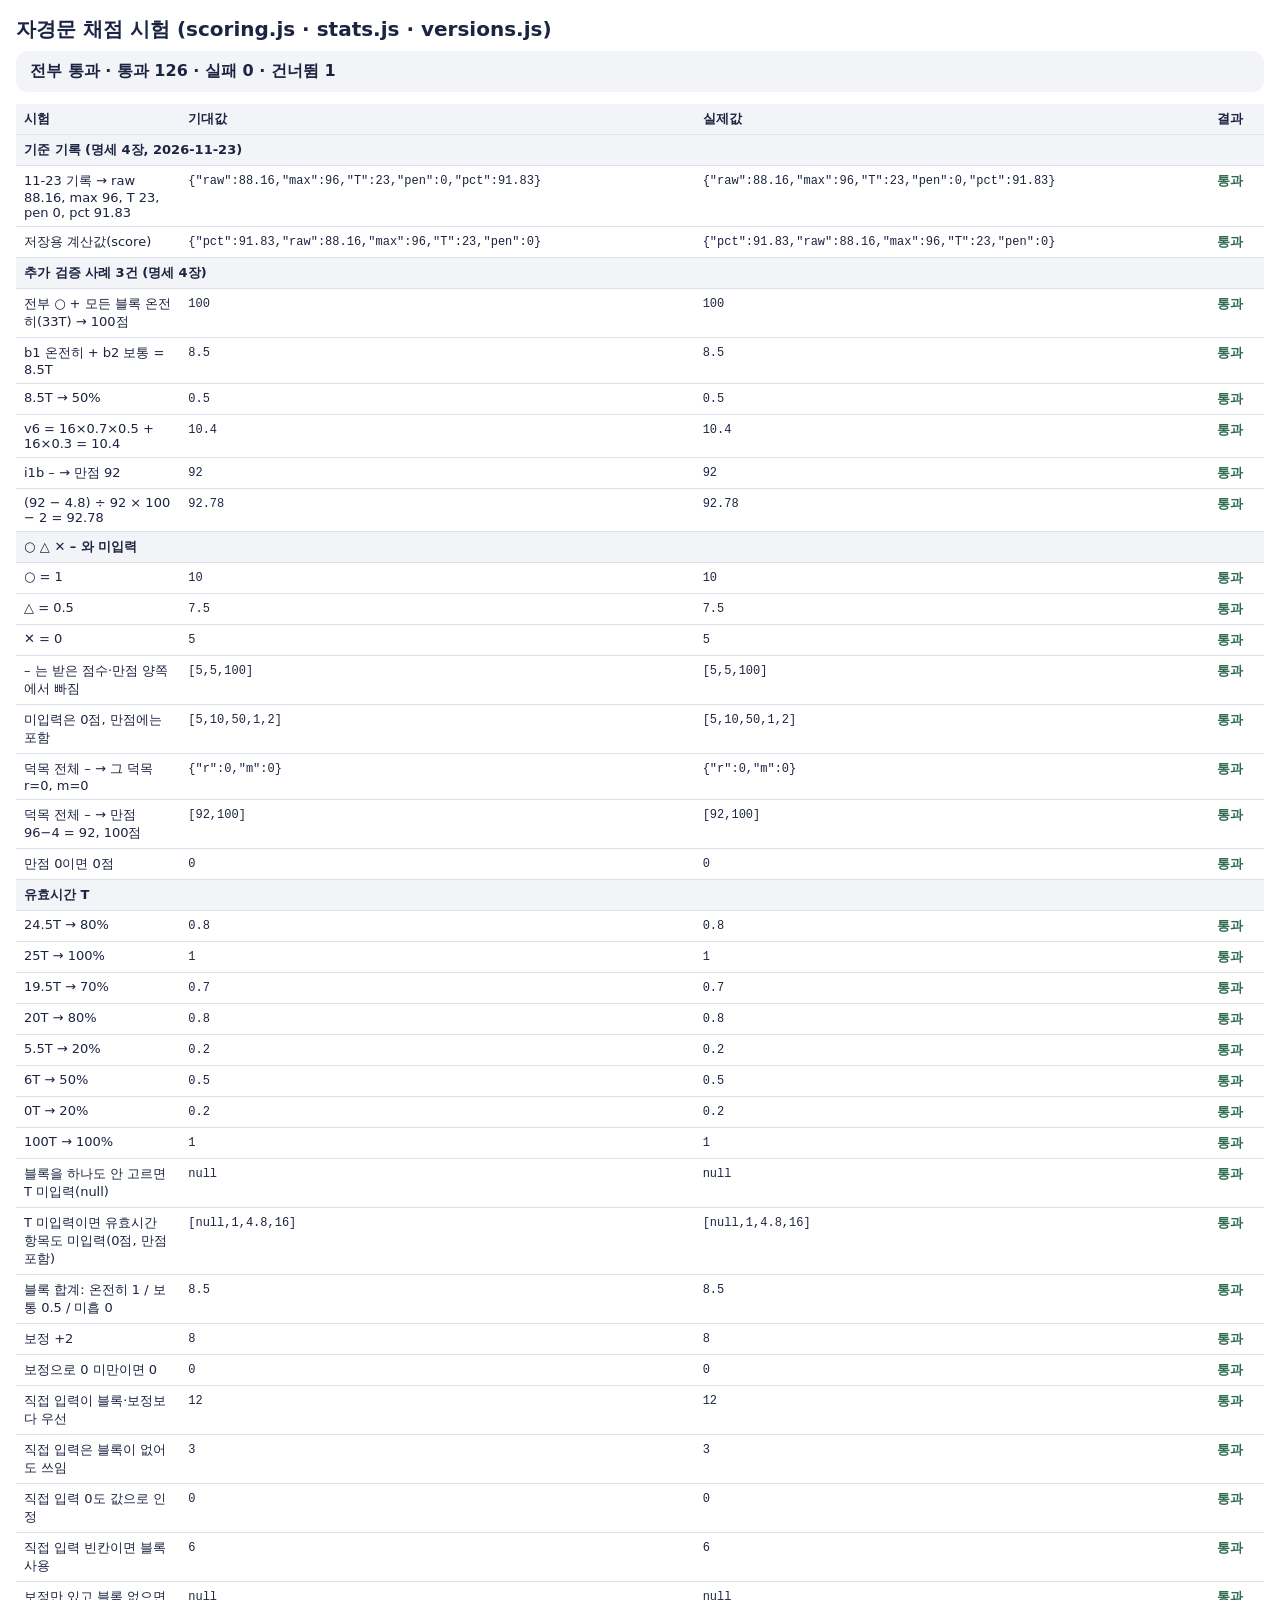
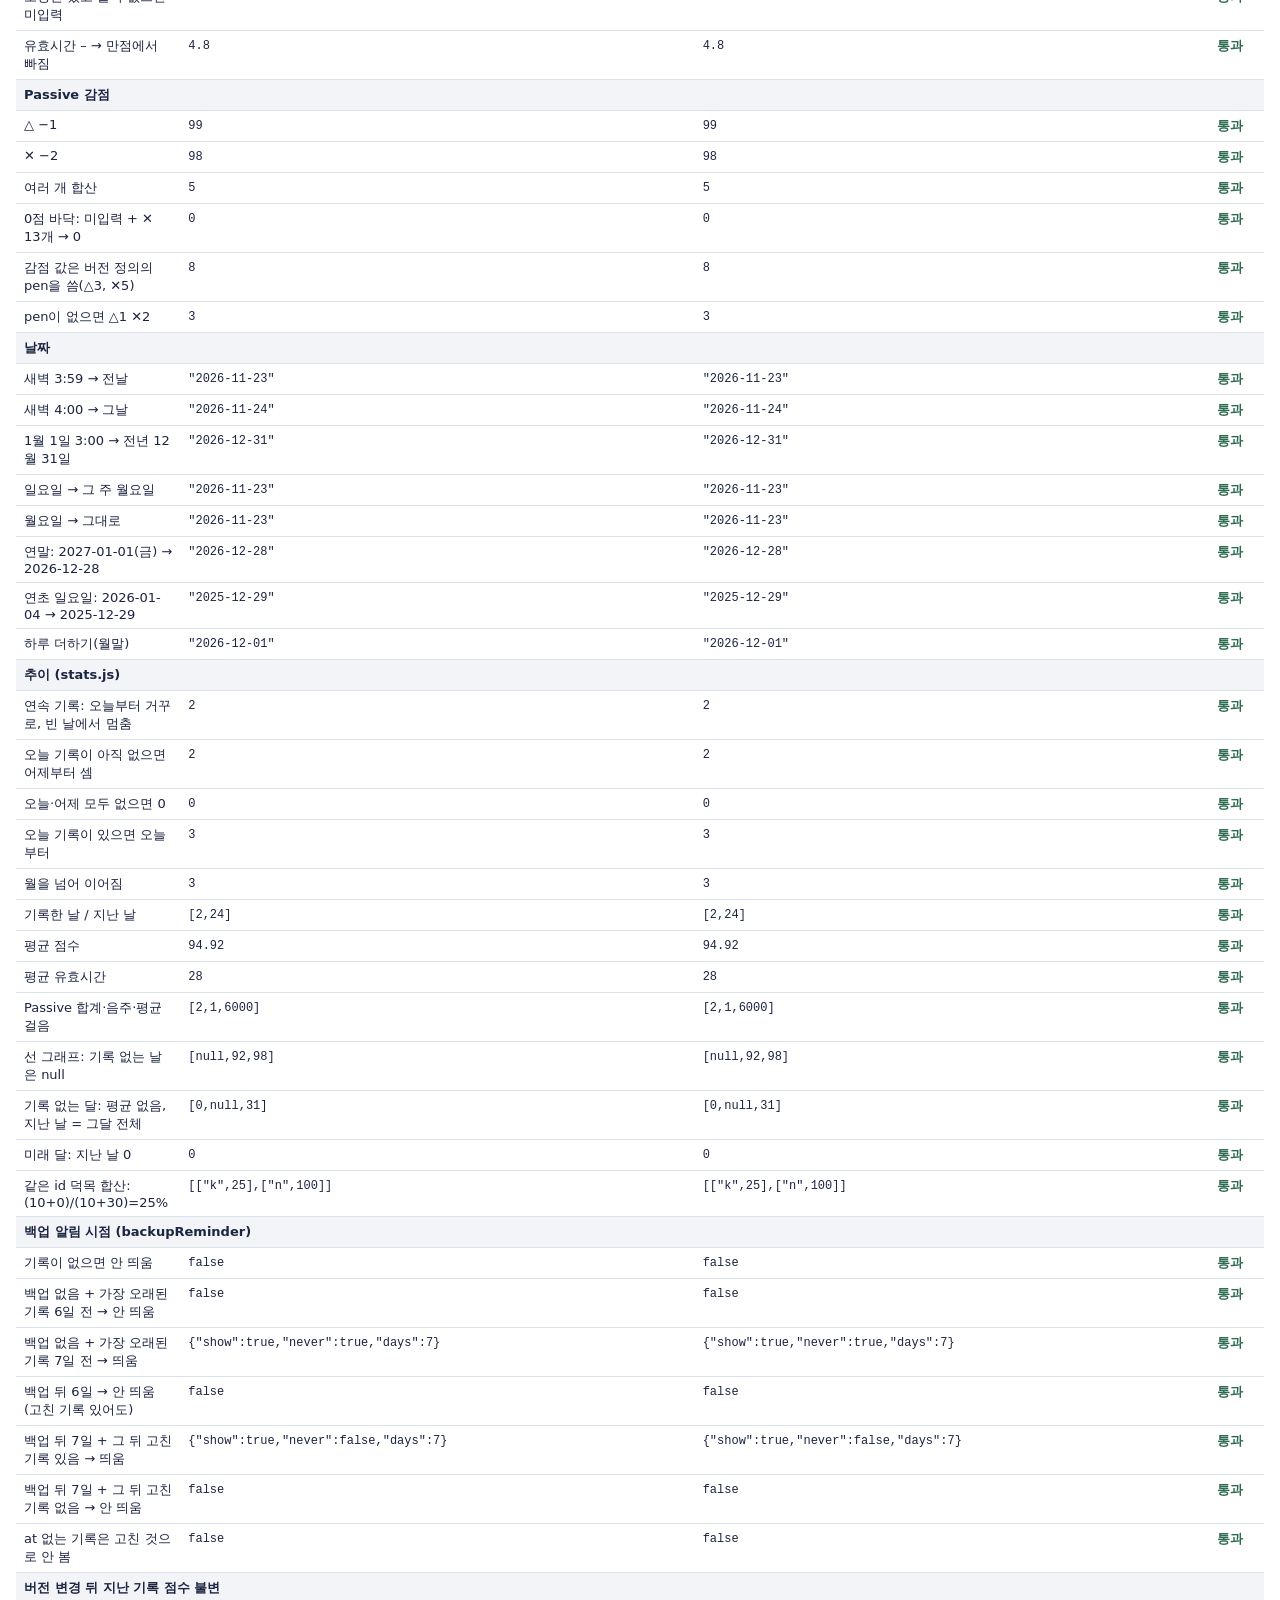
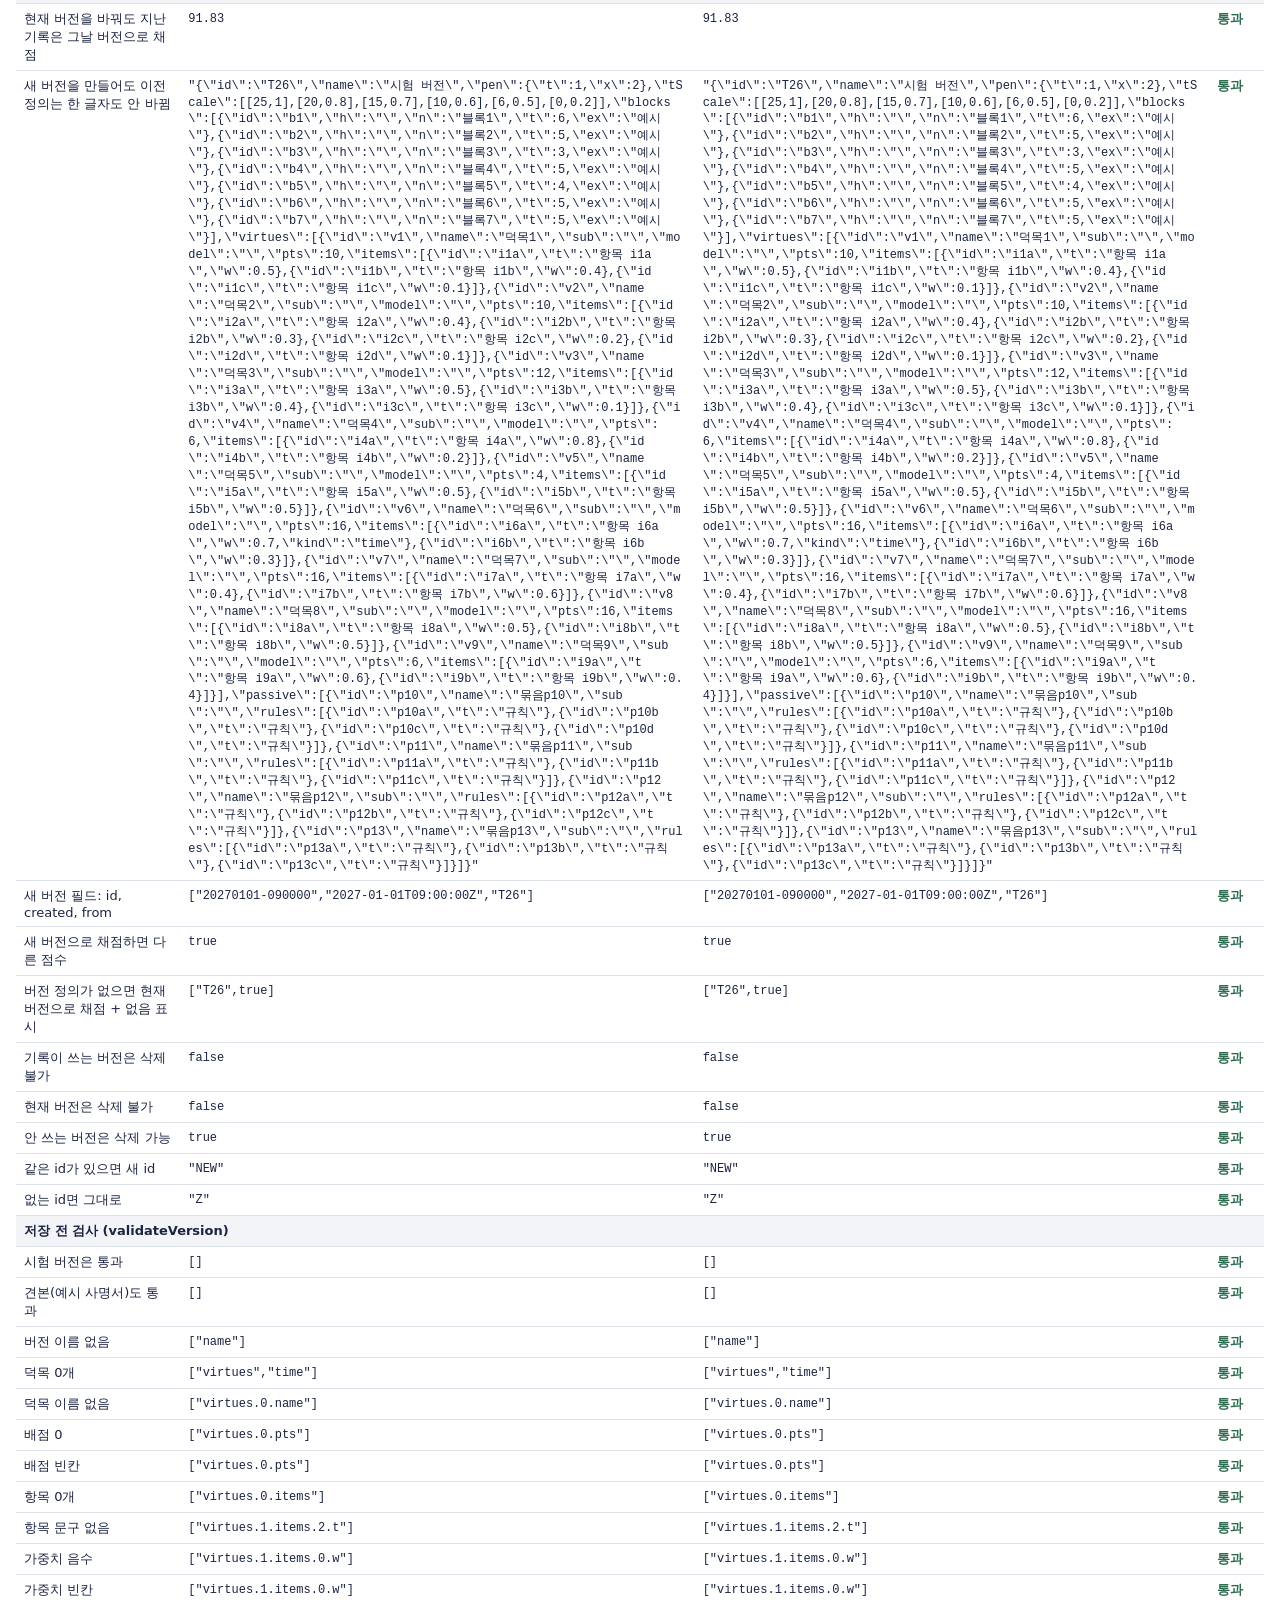
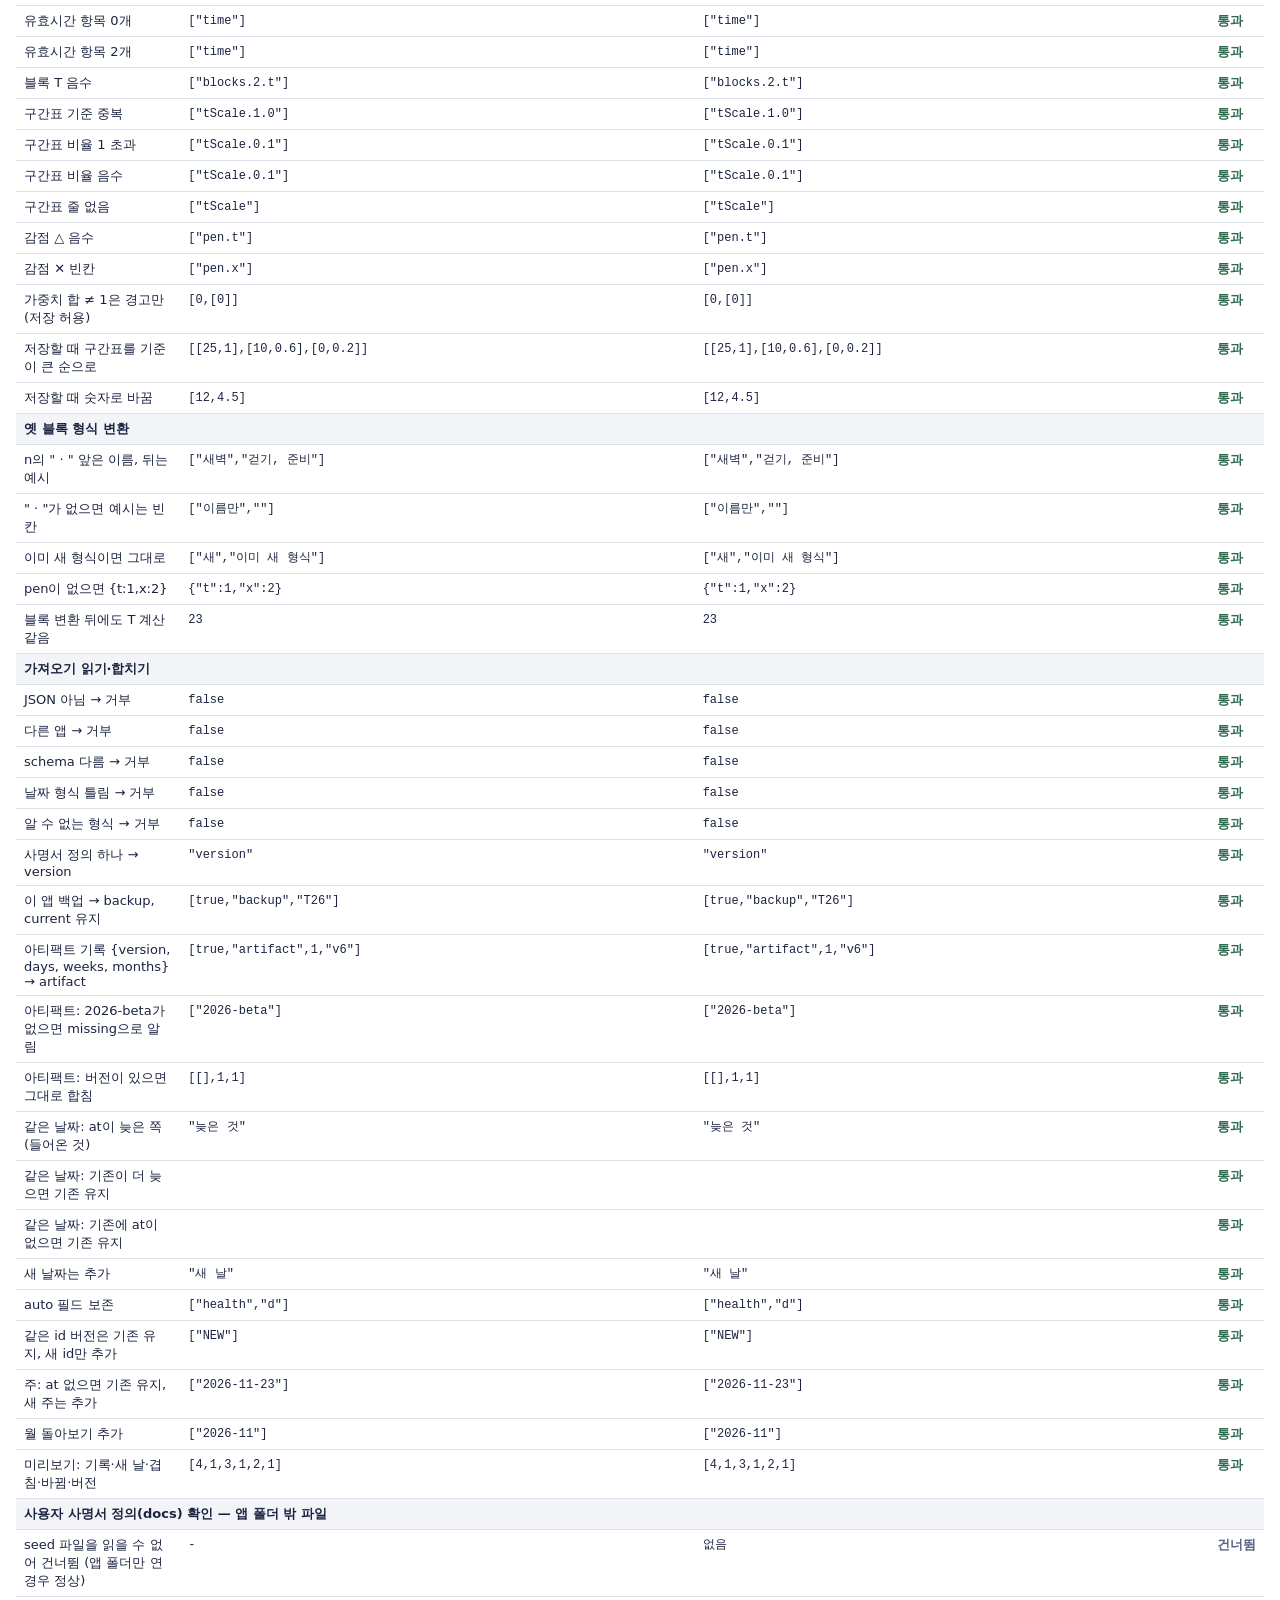
==== tests.html @ cfd42fc8 "Deploy v1.1.0" ====
<!doctype html>
<html lang="ko">
<head>
<meta charset="utf-8">
<meta name="viewport" content="width=device-width, initial-scale=1">
<title>자경문 채점 시험</title>
<style>
  :root { color-scheme: light dark; --bg:#FFFFFF; --paper:#F3F4F8; --ink:#1B2440; --mute:#5B6480; --line:#DDE1EA; --seal:#C8321C; --sealbg:#FBE8E4; --ok:#2E6B4F; }
  @media (prefers-color-scheme: dark) { :root { --bg:#10141C; --paper:#191F2A; --ink:#E6E9F0; --mute:#9BA4B9; --line:#2C3444; --seal:#F0614A; --sealbg:#3B1E19; --ok:#7CC9A0; } }
  body { margin: 0; padding: 16px; font-family: 'Noto Sans KR','Apple SD Gothic Neo','Malgun Gothic',system-ui,sans-serif; background: var(--bg); color: var(--ink); }
  h1 { font-size: 20px; margin: 0 0 8px; }
  #summary { font-size: 16px; font-weight: 700; margin: 0 0 12px; padding: 10px 14px; border-radius: 12px; background: var(--paper); }
  #summary.fail { background: var(--sealbg); color: var(--seal); }
  table { border-collapse: collapse; width: 100%; font-size: 13px; }
  th, td { border-bottom: 1px solid var(--line); padding: 6px 8px; text-align: left; vertical-align: top; }
  th { background: var(--paper); }
  td.r { font-weight: 700; white-space: nowrap; }
  tr.ok td.r { color: var(--ok); }
  tr.ng td.r, tr.ng { color: var(--seal); }
  tr.skip td.r { color: var(--mute); }
  tr.group td { background: var(--paper); font-weight: 700; }
  code { font-size: 12px; word-break: break-all; }
</style>
</head>
<body>
<h1>자경문 채점 시험 (scoring.js · stats.js · versions.js)</h1>
<div id="summary">시험 중…</div>
<table>
  <thead><tr><th>시험</th><th>기대값</th><th>실제값</th><th>결과</th></tr></thead>
  <tbody id="rows"></tbody>
</table>
<script type="module">
import { scoreDay, tFromDay, tMark, scoreSnapshot } from './js/scoring.js';
import { logicalToday, monday, addDays } from './js/format.js';
import { streak, monthStats, virtueRates, verOf, backupReminder } from './js/stats.js';
import { normalizeVersion, validateVersion, weightWarnings, finalizeVersion, readImport, planMerge, canDeleteVersion, uniqueId, SAMPLE_VERSION } from './js/versions.js';

const rows = document.getElementById('rows');
let pass = 0, fail = 0, skip = 0;
function group(name) { const tr = document.createElement('tr'); tr.className = 'group'; tr.innerHTML = '<td colspan="4"></td>'; tr.firstChild.textContent = name; rows.appendChild(tr); }
function line(name, e, a, res, cls) {
  const tr = document.createElement('tr'); tr.className = cls;
  for (const [txt, c] of [[name], [e, 'c'], [a, 'c'], [res, 'r']]) {
    const td = document.createElement('td');
    if (c === 'c') { const k = document.createElement('code'); k.textContent = txt; td.appendChild(k); } else td.textContent = txt;
    if (c === 'r') td.className = 'r';
    tr.appendChild(td);
  }
  rows.appendChild(tr);
}
function eq(name, actual, expected) {
  const a = JSON.stringify(actual), e = JSON.stringify(expected);
  const ok = a === e; ok ? pass++ : fail++;
  line(name, e, a, ok ? '통과' : '실패', ok ? 'ok' : 'ng');
}
const clone = (o) => JSON.parse(JSON.stringify(o));
const r2 = (x) => Math.round(x * 100) / 100;
function run(name, fn) { try { fn(); } catch (err) { eq(`${name} (예외)`, String(err && err.stack || err), '예외 없음'); } }

// 중립 시험용 버전: 2026-beta와 id·배점·가중치·블록 T·구간표·규칙 수가 같고 문구는 중립(사명서 문구 없음)
const PTS = [10, 10, 12, 6, 4, 16, 16, 16, 6];
const ITEMS = [[['i1a', .5], ['i1b', .4], ['i1c', .1]], [['i2a', .4], ['i2b', .3], ['i2c', .2], ['i2d', .1]], [['i3a', .5], ['i3b', .4], ['i3c', .1]], [['i4a', .8], ['i4b', .2]], [['i5a', .5], ['i5b', .5]], [['i6a', .7, 'time'], ['i6b', .3]], [['i7a', .4], ['i7b', .6]], [['i8a', .5], ['i8b', .5]], [['i9a', .6], ['i9b', .4]]];
const T26 = normalizeVersion({
  id: 'T26', name: '시험 버전', pen: { t: 1, x: 2 },
  tScale: [[25, 1], [20, 0.8], [15, 0.7], [10, 0.6], [6, 0.5], [0, 0.2]],
  blocks: [6, 5, 3, 5, 4, 5, 5].map((t, i) => ({ id: 'b' + (i + 1), h: '', n: '블록' + (i + 1) + ' · 예시', t })),
  virtues: PTS.map((pts, vi) => ({ id: 'v' + (vi + 1), name: '덕목' + (vi + 1), sub: '', model: '', pts, items: ITEMS[vi].map(([id, w, kind]) => ({ id, t: '항목 ' + id, w, ...(kind ? { kind } : {}) })) })),
  passive: [['p10', 4], ['p11', 3], ['p12', 3], ['p13', 3]].map(([id, n]) => ({ id, name: '묶음' + id, sub: '', rules: Array.from({ length: n }, (_, k) => ({ id: id + 'abcd'[k], t: '규칙' })) })),
});
const ALL_ITEMS = ITEMS.flat().map((x) => x[0]).filter((id) => id !== 'i6a');
const allO = () => Object.fromEntries(ALL_ITEMS.map((id) => [id, 'o']));
const allBlocks = (v = 'o') => Object.fromEntries(['b1', 'b2', 'b3', 'b4', 'b5', 'b6', 'b7'].map((b) => [b, v]));
const day = (o = {}) => ({ date: '2026-11-23', v: 'T26', type: 'weekday', m: {}, b: {}, bt: {}, p: {}, tAdj: 0, tOverride: null, ...o });
const REF = { date: '2026-11-23', v: '2026-beta', type: 'weekday',
  m: { i1a: 'o', i1b: 'o', i1c: 'o', i2a: 'o', i2b: 'o', i2c: 'o', i2d: 'o', i3a: 'o', i3b: 'o', i3c: 'o', i4a: 't', i4b: 'o', i5a: 'o', i5b: 'o', i6b: 'o', i7a: 't', i7b: 'o', i8a: 'o', i8b: 'o', i9a: 'o', i9b: 'o' },
  b: { b1: 'o', b2: 't', b3: 'o', b4: 't', b5: 'o', b6: 't', b7: 't' }, bt: {}, p: {}, tAdj: 0, tOverride: null, kcal: null, steps: null, weight: null, drink: false, memo: '', line: '' };
const snap = (s) => ({ raw: r2(s.raw), max: r2(s.max), T: s.T, pen: s.pen, pct: r2(s.pct) });

group('기준 기록 (명세 4장, 2026-11-23)');
run('11-23 기록 → raw 88.16, max 96, T 23, pen 0, pct 91.83', () => eq('11-23 기록 → raw 88.16, max 96, T 23, pen 0, pct 91.83', snap(scoreDay(REF, T26)), { raw: 88.16, max: 96, T: 23, pen: 0, pct: 91.83 }));
run('저장용 계산값', () => eq('저장용 계산값(score)', scoreSnapshot(REF, T26), { pct: 91.83, raw: 88.16, max: 96, T: 23, pen: 0 }));

group('추가 검증 사례 3건 (명세 4장)');
run('c1', () => eq('전부 ○ + 모든 블록 온전히(33T) → 100점', snap(scoreDay(day({ m: allO(), b: allBlocks() }), T26)).pct, 100));
run('c2', () => {
  const s = scoreDay(day({ m: { i6b: 'o' }, b: { b1: 'o', b2: 't' } }), T26);
  eq('b1 온전히 + b2 보통 = 8.5T', s.T, 8.5);
  eq('8.5T → 50%', tMark(s.T, T26), 0.5);
  eq('v6 = 16×0.7×0.5 + 16×0.3 = 10.4', r2(s.per.v6.r), 10.4);
});
run('c3', () => {
  const m = allO(); m.i1b = 'na'; m.i7b = 't';
  const s = scoreDay(day({ m, b: allBlocks(), p: { p12a: 'x' } }), T26);
  eq('i1b – → 만점 92', r2(s.max), 92);
  eq('(92 − 4.8) ÷ 92 × 100 − 2 = 92.78', r2(s.pct), 92.78);
});

group('○ △ ✕ – 와 미입력');
run('marks', () => {
  const V = normalizeVersion({ name: 'x', tScale: [[0, 1]], blocks: [], passive: [], virtues: [{ id: 'a', name: 'A', pts: 10, items: [{ id: 'x1', t: 'x', w: 0.5 }, { id: 'x2', t: 'y', w: 0.5 }] }] });
  eq('○ = 1', scoreDay({ m: { x1: 'o', x2: 'o' }, b: {}, p: {} }, V).raw, 10);
  eq('△ = 0.5', scoreDay({ m: { x1: 't', x2: 'o' }, b: {}, p: {} }, V).raw, 7.5);
  eq('✕ = 0', scoreDay({ m: { x1: 'x', x2: 'o' }, b: {}, p: {} }, V).raw, 5);
  const na = scoreDay({ m: { x1: 'na', x2: 'o' }, b: {}, p: {} }, V);
  eq('– 는 받은 점수·만점 양쪽에서 빠짐', [na.raw, na.max, na.pct], [5, 5, 100]);
  const un = scoreDay({ m: { x2: 'o' }, b: {}, p: {} }, V);
  eq('미입력은 0점, 만점에는 포함', [un.raw, un.max, un.pct, un.filled, un.count], [5, 10, 50, 1, 2]);
  const allNa = scoreDay(day({ m: { ...allO(), i5a: 'na', i5b: 'na' }, b: allBlocks() }), T26);
  eq('덕목 전체 – → 그 덕목 r=0, m=0', allNa.per.v5, { r: 0, m: 0 });
  eq('덕목 전체 – → 만점 96−4 = 92, 100점', [r2(allNa.max), r2(allNa.pct)], [92, 100]);
  eq('만점 0이면 0점', scoreDay({ m: { x1: 'na', x2: 'na' }, b: {}, p: {} }, V).pct, 0);
});

group('유효시간 T');
run('tscale', () => {
  for (const [T, v] of [[24.5, 0.8], [25, 1], [19.5, 0.7], [20, 0.8], [5.5, 0.2], [6, 0.5], [0, 0.2], [100, 1]]) eq(`${T}T → ${v * 100}%`, tMark(T, T26), v);
});
run('tsum', () => {
  eq('블록을 하나도 안 고르면 T 미입력(null)', tFromDay(day(), T26), null);
  const s = scoreDay(day({ m: { i6b: 'o' } }), T26);
  eq('T 미입력이면 유효시간 항목도 미입력(0점, 만점 포함)', [s.T, s.filled, r2(s.per.v6.r), r2(s.per.v6.m)], [null, 1, 4.8, 16]);
  eq('블록 합계: 온전히 1 / 보통 0.5 / 미흡 0', tFromDay(day({ b: { b1: 'o', b2: 't', b3: 'x' } }), T26), 8.5);
  eq('보정 +2', tFromDay(day({ b: { b1: 'o' }, tAdj: 2 }), T26), 8);
  eq('보정으로 0 미만이면 0', tFromDay(day({ b: { b1: 'o' }, tAdj: -10 }), T26), 0);
  eq('직접 입력이 블록·보정보다 우선', tFromDay(day({ b: { b1: 'o' }, tAdj: 2, tOverride: 12 }), T26), 12);
  eq('직접 입력은 블록이 없어도 쓰임', tFromDay(day({ tOverride: 3 }), T26), 3);
  eq('직접 입력 0도 값으로 인정', tFromDay(day({ b: { b1: 'o' }, tOverride: 0 }), T26), 0);
  eq('직접 입력 빈칸이면 블록 사용', tFromDay(day({ b: { b1: 'o' }, tOverride: '' }), T26), 6);
  eq('보정만 있고 블록 없으면 미입력', tFromDay(day({ tAdj: 3 }), T26), null);
  const na = scoreDay(day({ m: { i6a: 'na', i6b: 'o' }, b: allBlocks() }), T26);
  eq('유효시간 – → 만점에서 빠짐', r2(na.per.v6.m), 4.8);
});

group('Passive 감점');
run('pen', () => {
  const base = { m: allO(), b: allBlocks() };
  eq('△ −1', scoreDay(day({ ...base, p: { p10a: 't' } }), T26).pct, 99);
  eq('✕ −2', scoreDay(day({ ...base, p: { p10a: 'x' } }), T26).pct, 98);
  eq('여러 개 합산', scoreDay(day({ ...base, p: { p10a: 'x', p11b: 't', p13c: 'x' } }), T26).pen, 5);
  const all13 = Object.fromEntries(T26.passive.flatMap((g) => g.rules.map((r) => [r.id, 'x'])));
  eq('0점 바닥: 미입력 + ✕ 13개 → 0', scoreDay(day({ p: all13 }), T26).pct, 0);
  const V2 = { ...T26, pen: { t: 3, x: 5 } };
  eq('감점 값은 버전 정의의 pen을 씀(△3, ✕5)', scoreDay(day({ ...base, p: { p10a: 't', p10b: 'x' } }), V2).pen, 8);
  const V3 = { ...T26 }; delete V3.pen;
  eq('pen이 없으면 △1 ✕2', scoreDay(day({ ...base, p: { p10a: 't', p10b: 'x' } }), V3).pen, 3);
});

group('날짜');
run('dates', () => {
  eq('새벽 3:59 → 전날', logicalToday(new Date(2026, 10, 24, 3, 59)), '2026-11-23');
  eq('새벽 4:00 → 그날', logicalToday(new Date(2026, 10, 24, 4, 0)), '2026-11-24');
  eq('1월 1일 3:00 → 전년 12월 31일', logicalToday(new Date(2027, 0, 1, 3, 0)), '2026-12-31');
  eq('일요일 → 그 주 월요일', monday('2026-11-29'), '2026-11-23');
  eq('월요일 → 그대로', monday('2026-11-23'), '2026-11-23');
  eq('연말: 2027-01-01(금) → 2026-12-28', monday('2027-01-01'), '2026-12-28');
  eq('연초 일요일: 2026-01-04 → 2025-12-29', monday('2026-01-04'), '2025-12-29');
  eq('하루 더하기(월말)', addDays('2026-11-30', 1), '2026-12-01');
});

group('추이 (stats.js)');
run('streak', () => {
  const D = { '2026-11-24': {}, '2026-11-23': {}, '2026-11-21': {} };
  eq('연속 기록: 오늘부터 거꾸로, 빈 날에서 멈춤', streak(D, '2026-11-24'), 2);
  eq('오늘 기록이 아직 없으면 어제부터 셈', streak(D, '2026-11-25'), 2);
  eq('오늘·어제 모두 없으면 0', streak(D, '2026-11-26'), 0);
  eq('오늘 기록이 있으면 오늘부터', streak({ ...D, '2026-11-25': {} }, '2026-11-25'), 3);
  eq('월을 넘어 이어짐', streak({ '2026-12-01': {}, '2026-11-30': {}, '2026-11-29': {} }, '2026-12-01'), 3);
});
run('month', () => {
  const vs = { T26 };
  const D = {
    '2026-11-23': { ...REF, v: 'T26', steps: 8000 },
    '2026-11-24': day({ date: '2026-11-24', m: allO(), b: allBlocks(), drink: true, steps: 4000, p: { p10a: 'x' } }),
  };
  const st = monthStats(D, vs, 'T26', '2026-11', '2026-11-24');
  eq('기록한 날 / 지난 날', [st.count, st.elapsed], [2, 24]);
  eq('평균 점수', r2(st.avg), r2((91.83333 + 98) / 2));
  eq('평균 유효시간', st.tavg, 28);
  eq('Passive 합계·음주·평균 걸음', [st.pen, st.drink, st.stepsAvg], [2, 1, 6000]);
  eq('선 그래프: 기록 없는 날은 null', st.series.slice(21, 24).map((x) => x === null ? null : Math.round(x)), [null, 92, 98]);
  const empty = monthStats({}, vs, 'T26', '2026-10', '2026-11-24');
  eq('기록 없는 달: 평균 없음, 지난 날 = 그달 전체', [empty.count, empty.avg, empty.elapsed], [0, null, 31]);
  eq('미래 달: 지난 날 0', monthStats({}, vs, 'T26', '2026-12', '2026-11-24').elapsed, 0);
});
run('mixed', () => {
  // 버전이 섞인 달: 덕목 id가 같은 것끼리 합친다
  const A = normalizeVersion({ id: 'A', name: 'A', tScale: [[0, 1]], blocks: [], passive: [], virtues: [{ id: 'k', name: '갑', pts: 10, items: [{ id: 'a1', t: 'a', w: 1 }] }] });
  const B = normalizeVersion({ id: 'B', name: 'B', tScale: [[0, 1]], blocks: [], passive: [], virtues: [{ id: 'k', name: '갑2', pts: 30, items: [{ id: 'a1', t: 'a', w: 1 }] }, { id: 'n', name: '새', pts: 5, items: [{ id: 'n1', t: 'n', w: 1 }] }] });
  const D = { '2026-11-01': { date: '2026-11-01', v: 'A', m: { a1: 'o' }, b: {}, p: {} }, '2026-11-02': { date: '2026-11-02', v: 'B', m: { a1: 'x', n1: 'o' }, b: {}, p: {} } };
  const st = monthStats(D, { A, B }, 'B', '2026-11', '2026-11-30');
  const vr = virtueRates(st.rec, B);
  eq('같은 id 덕목 합산: (10+0)/(10+30)=25%', vr.map((x) => [x.id, Math.round(x.pct)]), [['k', 25], ['n', 100]]);
});

group('백업 알림 시점 (backupReminder)');
run('backup', () => {
  const now = new Date(2026, 11, 10, 21, 0); // 12-10 21:00
  const T = '2026-12-10';
  const dd = (date, at) => ({ date, at });
  eq('기록이 없으면 안 띄움', backupReminder([], null, now, T).show, false);
  eq('백업 없음 + 가장 오래된 기록 6일 전 → 안 띄움', backupReminder([dd('2026-12-04'), dd('2026-12-10')], null, now, T).show, false);
  eq('백업 없음 + 가장 오래된 기록 7일 전 → 띄움', backupReminder([dd('2026-12-10'), dd('2026-12-03')], null, now, T), { show: true, never: true, days: 7 });
  const last = new Date(2026, 11, 3, 21, 0).toISOString(); // 정확히 7일 전
  const last6 = new Date(2026, 11, 4, 22, 0).toISOString(); // 6일 하고 조금
  eq('백업 뒤 6일 → 안 띄움(고친 기록 있어도)', backupReminder([dd('2026-12-09', new Date(2026, 11, 9).toISOString())], last6, now, T).show, false);
  eq('백업 뒤 7일 + 그 뒤 고친 기록 있음 → 띄움', backupReminder([dd('2026-12-01', new Date(2026, 11, 1).toISOString()), dd('2026-12-09', new Date(2026, 11, 9).toISOString())], last, now, T), { show: true, never: false, days: 7 });
  eq('백업 뒤 7일 + 그 뒤 고친 기록 없음 → 안 띄움', backupReminder([dd('2026-12-01', new Date(2026, 11, 1).toISOString())], last, now, T).show, false);
  eq('at 없는 기록은 고친 것으로 안 봄', backupReminder([dd('2026-12-01')], last, now, T).show, false);
});

group('버전 변경 뒤 지난 기록 점수 불변');
run('ver', () => {
  const old = { ...REF, v: 'T26' };
  const versions = { T26: clone(T26) };
  const before = scoreDay(old, verOf(old, versions, 'T26').V).pct;
  const draft = clone(T26); draft.virtues[0].pts = 50; draft.pen = { t: 5, x: 9 }; draft.tScale = [[0, 1]]; draft.name = '새 버전';
  const NV = finalizeVersion(draft, { id: '20270101-090000', created: '2027-01-01T09:00:00Z', from: 'T26' });
  versions[NV.id] = NV;
  const after = scoreDay(old, verOf(old, versions, NV.id).V).pct;
  eq('현재 버전을 바꿔도 지난 기록은 그날 버전으로 채점', r2(after), r2(before));
  eq('새 버전을 만들어도 이전 정의는 한 글자도 안 바뀜', JSON.stringify(versions.T26), JSON.stringify(T26));
  eq('새 버전 필드: id, created, from', [NV.id, NV.created, NV.from], ['20270101-090000', '2027-01-01T09:00:00Z', 'T26']);
  eq('새 버전으로 채점하면 다른 점수', r2(scoreDay({ ...old, v: NV.id }, NV).pct) !== r2(before), true);
  const lost = { ...old, v: 'gone' };
  const r = verOf(lost, versions, 'T26');
  eq('버전 정의가 없으면 현재 버전으로 채점 + 없음 표시', [r.V.id, r.missing], ['T26', true]);
  eq('기록이 쓰는 버전은 삭제 불가', canDeleteVersion('T26', 'X', [old]).ok, false);
  eq('현재 버전은 삭제 불가', canDeleteVersion('X', 'X', []).ok, false);
  eq('안 쓰는 버전은 삭제 가능', canDeleteVersion('Y', 'X', [old]).ok, true);
  eq('같은 id가 있으면 새 id', uniqueId('T26', versions, () => 'NEW'), 'NEW');
  eq('없는 id면 그대로', uniqueId('Z', versions, () => 'NEW'), 'Z');
});

group('저장 전 검사 (validateVersion)');
const errOf = (mut) => { const v = clone(T26); mut(v); return validateVersion(v).map((e) => e.path); };
run('valid', () => {
  eq('시험 버전은 통과', validateVersion(T26), []);
  eq('견본(예시 사명서)도 통과', validateVersion(normalizeVersion(SAMPLE_VERSION)), []);
  eq('버전 이름 없음', errOf((v) => { v.name = ' '; }), ['name']);
  eq('덕목 0개', errOf((v) => { v.virtues = []; }), ['virtues', 'time']);
  eq('덕목 이름 없음', errOf((v) => { v.virtues[0].name = ''; }), ['virtues.0.name']);
  eq('배점 0', errOf((v) => { v.virtues[0].pts = 0; }), ['virtues.0.pts']);
  eq('배점 빈칸', errOf((v) => { v.virtues[0].pts = ''; }), ['virtues.0.pts']);
  eq('항목 0개', errOf((v) => { v.virtues[0].items = []; }), ['virtues.0.items']);
  eq('항목 문구 없음', errOf((v) => { v.virtues[1].items[2].t = ''; }), ['virtues.1.items.2.t']);
  eq('가중치 음수', errOf((v) => { v.virtues[1].items[0].w = -0.1; }), ['virtues.1.items.0.w']);
  eq('가중치 빈칸', errOf((v) => { v.virtues[1].items[0].w = ''; }), ['virtues.1.items.0.w']);
  eq('유효시간 항목 0개', errOf((v) => { delete v.virtues[5].items[0].kind; }), ['time']);
  eq('유효시간 항목 2개', errOf((v) => { v.virtues[5].items[1].kind = 'time'; }), ['time']);
  eq('블록 T 음수', errOf((v) => { v.blocks[2].t = -1; }), ['blocks.2.t']);
  eq('구간표 기준 중복', errOf((v) => { v.tScale[1][0] = 25; }), ['tScale.1.0']);
  eq('구간표 비율 1 초과', errOf((v) => { v.tScale[0][1] = 1.5; }), ['tScale.0.1']);
  eq('구간표 비율 음수', errOf((v) => { v.tScale[0][1] = -0.1; }), ['tScale.0.1']);
  eq('구간표 줄 없음', errOf((v) => { v.tScale = []; }), ['tScale']);
  eq('감점 △ 음수', errOf((v) => { v.pen.t = -1; }), ['pen.t']);
  eq('감점 ✕ 빈칸', errOf((v) => { v.pen.x = ''; }), ['pen.x']);
  const w = clone(T26); w.virtues[0].items[0].w = 0.9;
  eq('가중치 합 ≠ 1은 경고만(저장 허용)', [validateVersion(w).length, weightWarnings(w).map((x) => x.vi)], [0, [0]]);
  const s = clone(T26); s.tScale = [[0, 0.2], [25, 1], [10, 0.6]];
  eq('저장할 때 구간표를 기준이 큰 순으로', finalizeVersion(s, { id: 'x', created: 'c' }).tScale, [[25, 1], [10, 0.6], [0, 0.2]]);
  const n = clone(T26); n.virtues[0].pts = '12'; n.blocks[0].t = '4.5';
  const f = finalizeVersion(n, { id: 'x', created: 'c' });
  eq('저장할 때 숫자로 바꿈', [f.virtues[0].pts, f.blocks[0].t], [12, 4.5]);
});

group('옛 블록 형식 변환');
run('oldblock', () => {
  const V = normalizeVersion({ name: 'x', blocks: [{ id: 'b1', h: '06:00–09:00', n: '새벽 · 걷기, 준비', t: 6 }, { id: 'b2', h: '', n: '이름만', t: 2 }, { id: 'b3', n: '새', ex: '이미 새 형식', t: 1 }], virtues: [], passive: [], tScale: [] });
  eq('n의 " · " 앞은 이름, 뒤는 예시', [V.blocks[0].n, V.blocks[0].ex], ['새벽', '걷기, 준비']);
  eq('" · "가 없으면 예시는 빈칸', [V.blocks[1].n, V.blocks[1].ex], ['이름만', '']);
  eq('이미 새 형식이면 그대로', [V.blocks[2].n, V.blocks[2].ex], ['새', '이미 새 형식']);
  eq('pen이 없으면 {t:1,x:2}', V.pen, { t: 1, x: 2 });
  eq('블록 변환 뒤에도 T 계산 같음', tFromDay(REF, T26), 23);
});

group('가져오기 읽기·합치기');
run('import', () => {
  eq('JSON 아님 → 거부', readImport('{oops').ok, false);
  eq('다른 앱 → 거부', readImport({ app: 'jeolju', schema: 1 }).ok, false);
  eq('schema 다름 → 거부', readImport({ app: 'jagyeongmun', schema: 9, days: {} }).ok, false);
  eq('날짜 형식 틀림 → 거부', readImport({ app: 'jagyeongmun', schema: 1, days: { '11/23': {} } }).ok, false);
  eq('알 수 없는 형식 → 거부', readImport({ hello: 1 }).ok, false);
  eq('사명서 정의 하나 → version', readImport(JSON.stringify(T26)).kind, 'version');
  const bk = readImport({ exportedAt: 'x', app: 'jagyeongmun', schema: 1, current: 'T26', versions: { T26 }, days: { '2026-11-23': { ...REF, v: 'T26' } }, weeks: {}, months: {} });
  eq('이 앱 백업 → backup, current 유지', [bk.ok, bk.kind, bk.current], [true, 'backup', 'T26']);
  const art = readImport({ version: '2026-beta', days: { '2026-11-23': REF }, weeks: { '2026-11-23': { focus: 'v6', week: '2026-11-23' } }, months: {} });
  eq('아티팩트 기록 {version, days, weeks, months} → artifact', [art.ok, art.kind, Object.keys(art.days).length, art.weeks['2026-11-23'].focus], [true, 'artifact', 1, 'v6']);
  const pArt = planMerge({ versions: {}, days: {}, weeks: {}, months: {} }, art);
  eq('아티팩트: 2026-beta가 없으면 missing으로 알림', pArt.missing, ['2026-beta']);
  const pArt2 = planMerge({ versions: { '2026-beta': T26 }, days: {}, weeks: {}, months: {} }, art);
  eq('아티팩트: 버전이 있으면 그대로 합침', [pArt2.missing, pArt2.put.days.length, pArt2.put.weeks.length], [[], 1, 1]);
});
run('merge', () => {
  const ex = {
    versions: { T26: { ...T26, name: '기존' } },
    days: { '2026-11-20': { date: '2026-11-20', v: 'T26', memo: '기존', at: '2026-11-20T12:00:00Z' }, '2026-11-21': { date: '2026-11-21', v: 'T26', memo: '기존', at: '2026-11-21T12:00:00Z' }, '2026-11-22': { date: '2026-11-22', v: 'T26', memo: '기존' } },
    weeks: { '2026-11-16': { week: '2026-11-16', focus: 'v1' } }, months: {},
  };
  const inc = {
    versions: { T26: { ...T26, name: '들어온 것' }, NEW: { ...T26, id: 'NEW', name: '새 버전' } },
    days: {
      '2026-11-20': { date: '2026-11-20', v: 'T26', memo: '늦은 것', at: '2026-11-20T13:00:00Z', auto: { i1a: { val: 'o', src: 'health', at: 'x' } } },
      '2026-11-21': { date: '2026-11-21', v: 'T26', memo: '이른 것', at: '2026-11-21T09:00:00Z' },
      '2026-11-22': { date: '2026-11-22', v: 'T26', memo: 'at 있음', at: '2026-11-22T09:00:00Z' },
      '2026-11-23': { date: '2026-11-23', v: 'T26', memo: '새 날', auto: { i3a: { val: 'o', src: 'x', detail: 'd', at: 'y' } } },
    },
    weeks: { '2026-11-16': { week: '2026-11-16', focus: 'v9' }, '2026-11-23': { week: '2026-11-23', focus: 'v2' } }, months: { '2026-11': { month: '2026-11', good: 'g', bad: 'b' } },
  };
  const p = planMerge(ex, inc);
  const put = Object.fromEntries(p.put.days.map((d) => [d.date, d]));
  eq('같은 날짜: at이 늦은 쪽(들어온 것)', put['2026-11-20']?.memo, '늦은 것');
  eq('같은 날짜: 기존이 더 늦으면 기존 유지', put['2026-11-21'], undefined);
  eq('같은 날짜: 기존에 at이 없으면 기존 유지', put['2026-11-22'], undefined);
  eq('새 날짜는 추가', put['2026-11-23']?.memo, '새 날');
  eq('auto 필드 보존', [put['2026-11-20']?.auto?.i1a?.src, put['2026-11-23']?.auto?.i3a?.detail], ['health', 'd']);
  eq('같은 id 버전은 기존 유지, 새 id만 추가', p.put.versions.map((v) => v.id), ['NEW']);
  eq('주: at 없으면 기존 유지, 새 주는 추가', p.put.weeks.map((w) => w.week), ['2026-11-23']);
  eq('월 돌아보기 추가', p.put.months.map((m) => m.month), ['2026-11']);
  eq('미리보기: 기록·새 날·겹침·바뀜·버전', [p.preview.days, p.preview.newDays, p.preview.overlap, p.preview.replaced, p.preview.versions, p.preview.newVersions], [4, 1, 3, 1, 2, 1]);
});

// 사용자 사명서(docs\seed-2026-beta.json)로 확인: 프로젝트 폴더 전체를 열었을 때만(앱 폴더만 열면 건너뜀)
group('사용자 사명서 정의(docs) 확인 — 앱 폴더 밖 파일');
try {
  const res = await fetch('../docs/seed-2026-beta.json', { cache: 'no-store' });
  if (!res.ok) throw new Error('없음');
  const r = readImport(await res.text());
  const V = normalizeVersion(r.version);
  eq('seed: 검사 통과', validateVersion(V), []);
  eq('seed: 덕목 9 · 항목 22(유효시간 포함) · 블록 7 · 규칙 13', [V.virtues.length, V.virtues.reduce((a, v) => a + v.items.length, 0), V.blocks.length, V.passive.reduce((a, g) => a + g.rules.length, 0)], [9, 22, 7, 13]);
  eq('seed: 배점 합 96', V.virtues.reduce((a, v) => a + v.pts, 0), 96);
  eq('seed: 11-23 기록 = 91.83 (88.16 / 96, 23T)', snap(scoreDay(REF, V)), { raw: 88.16, max: 96, T: 23, pen: 0, pct: 91.83 });
} catch (e) {
  skip++; line('seed 파일을 읽을 수 없어 건너뜀 (앱 폴더만 연 경우 정상)', '-', String(e.message || e), '건너뜀', 'skip');
}

const sum = document.getElementById('summary');
sum.textContent = `${fail ? '실패 있음' : '전부 통과'} · 통과 ${pass} · 실패 ${fail}${skip ? ` · 건너뜀 ${skip}` : ''}`;
sum.className = fail ? 'fail' : 'pass';
document.title = `시험 ${fail ? '실패' : '통과'} ${pass}/${pass + fail}`;
</script>
</body>
</html>
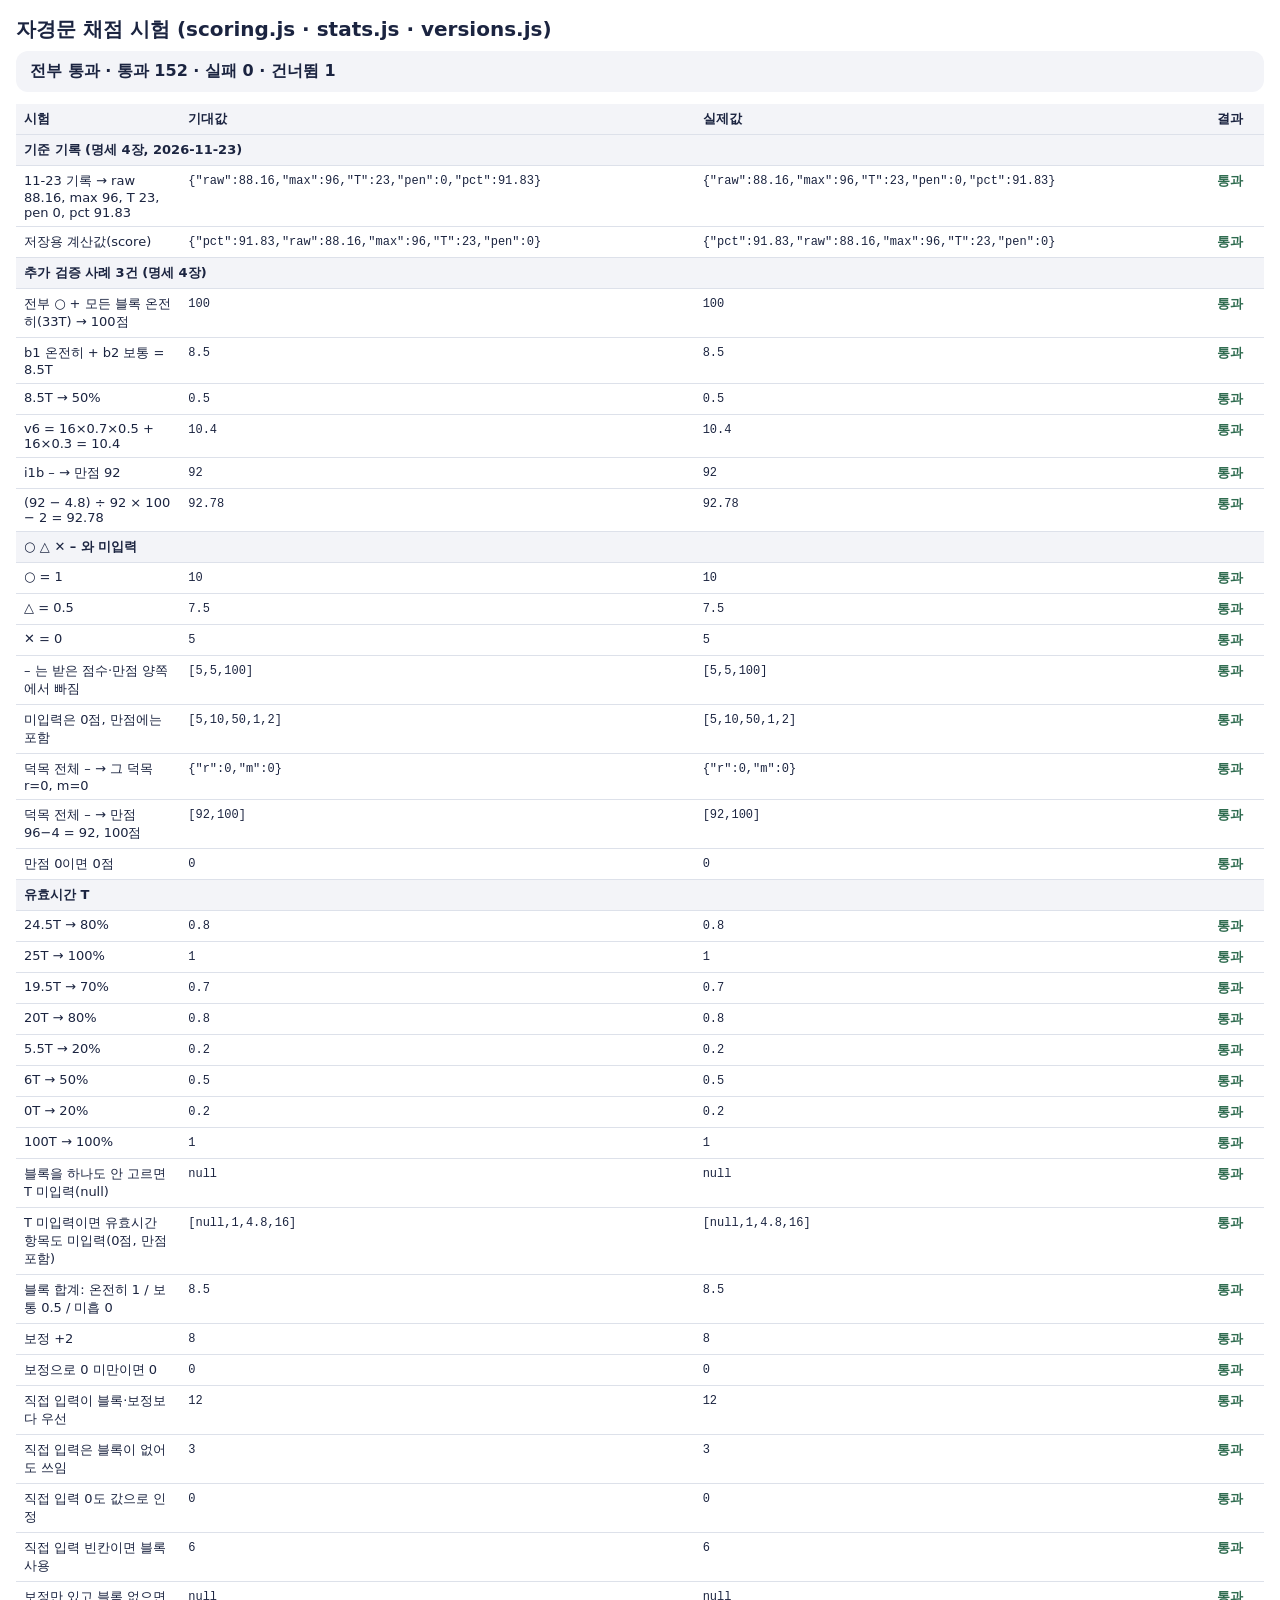
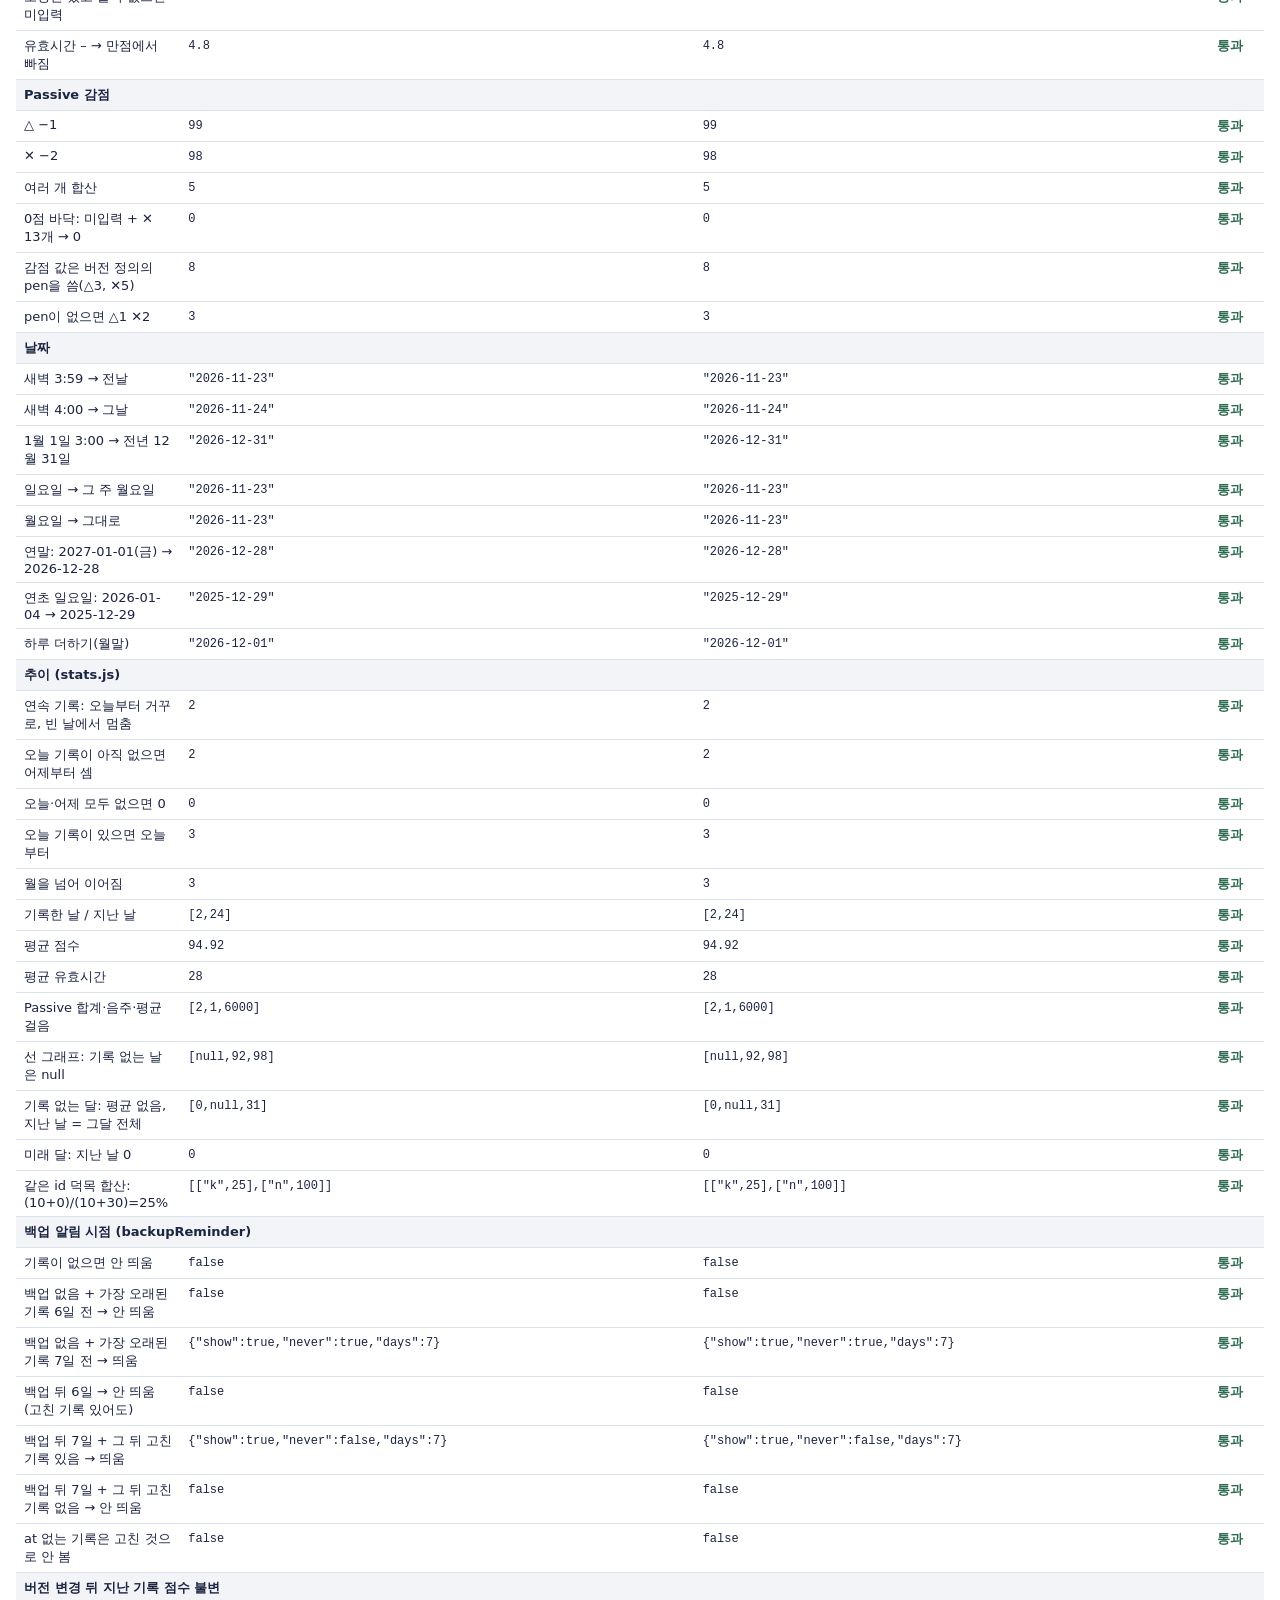
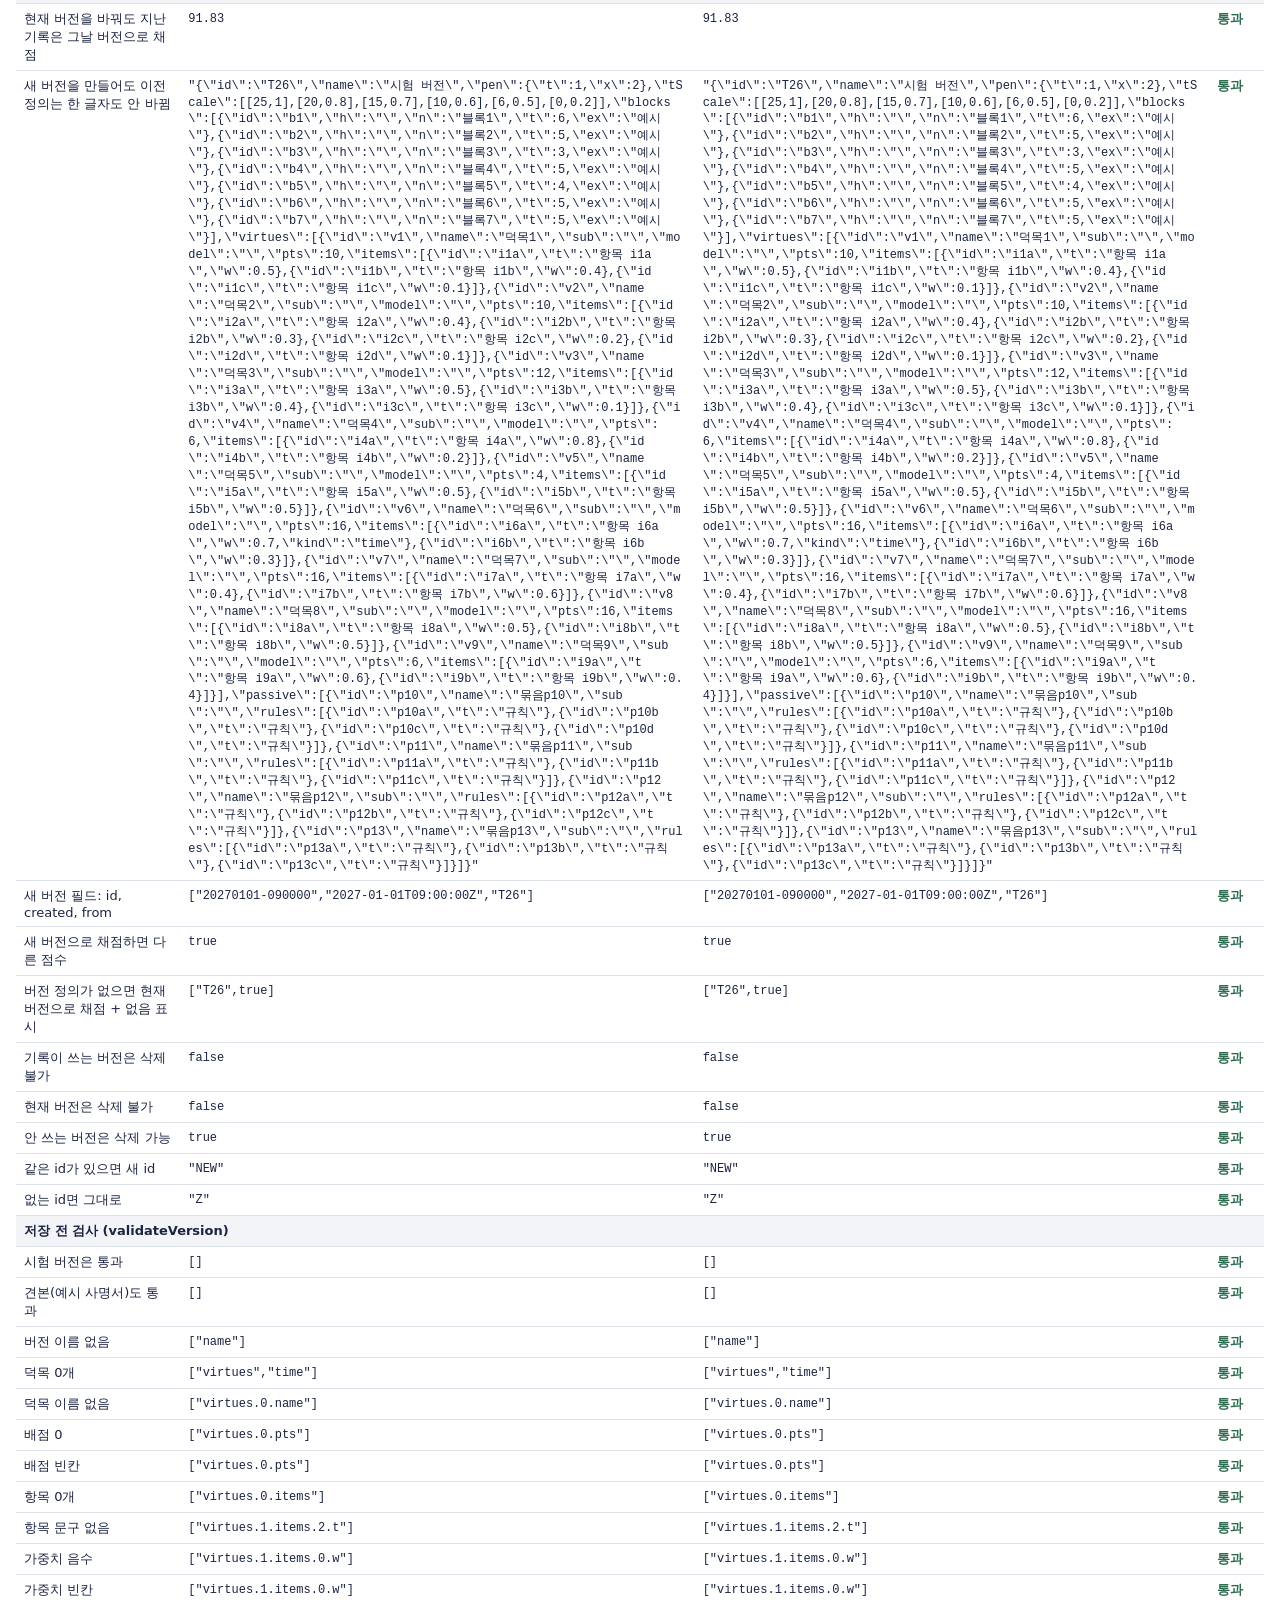
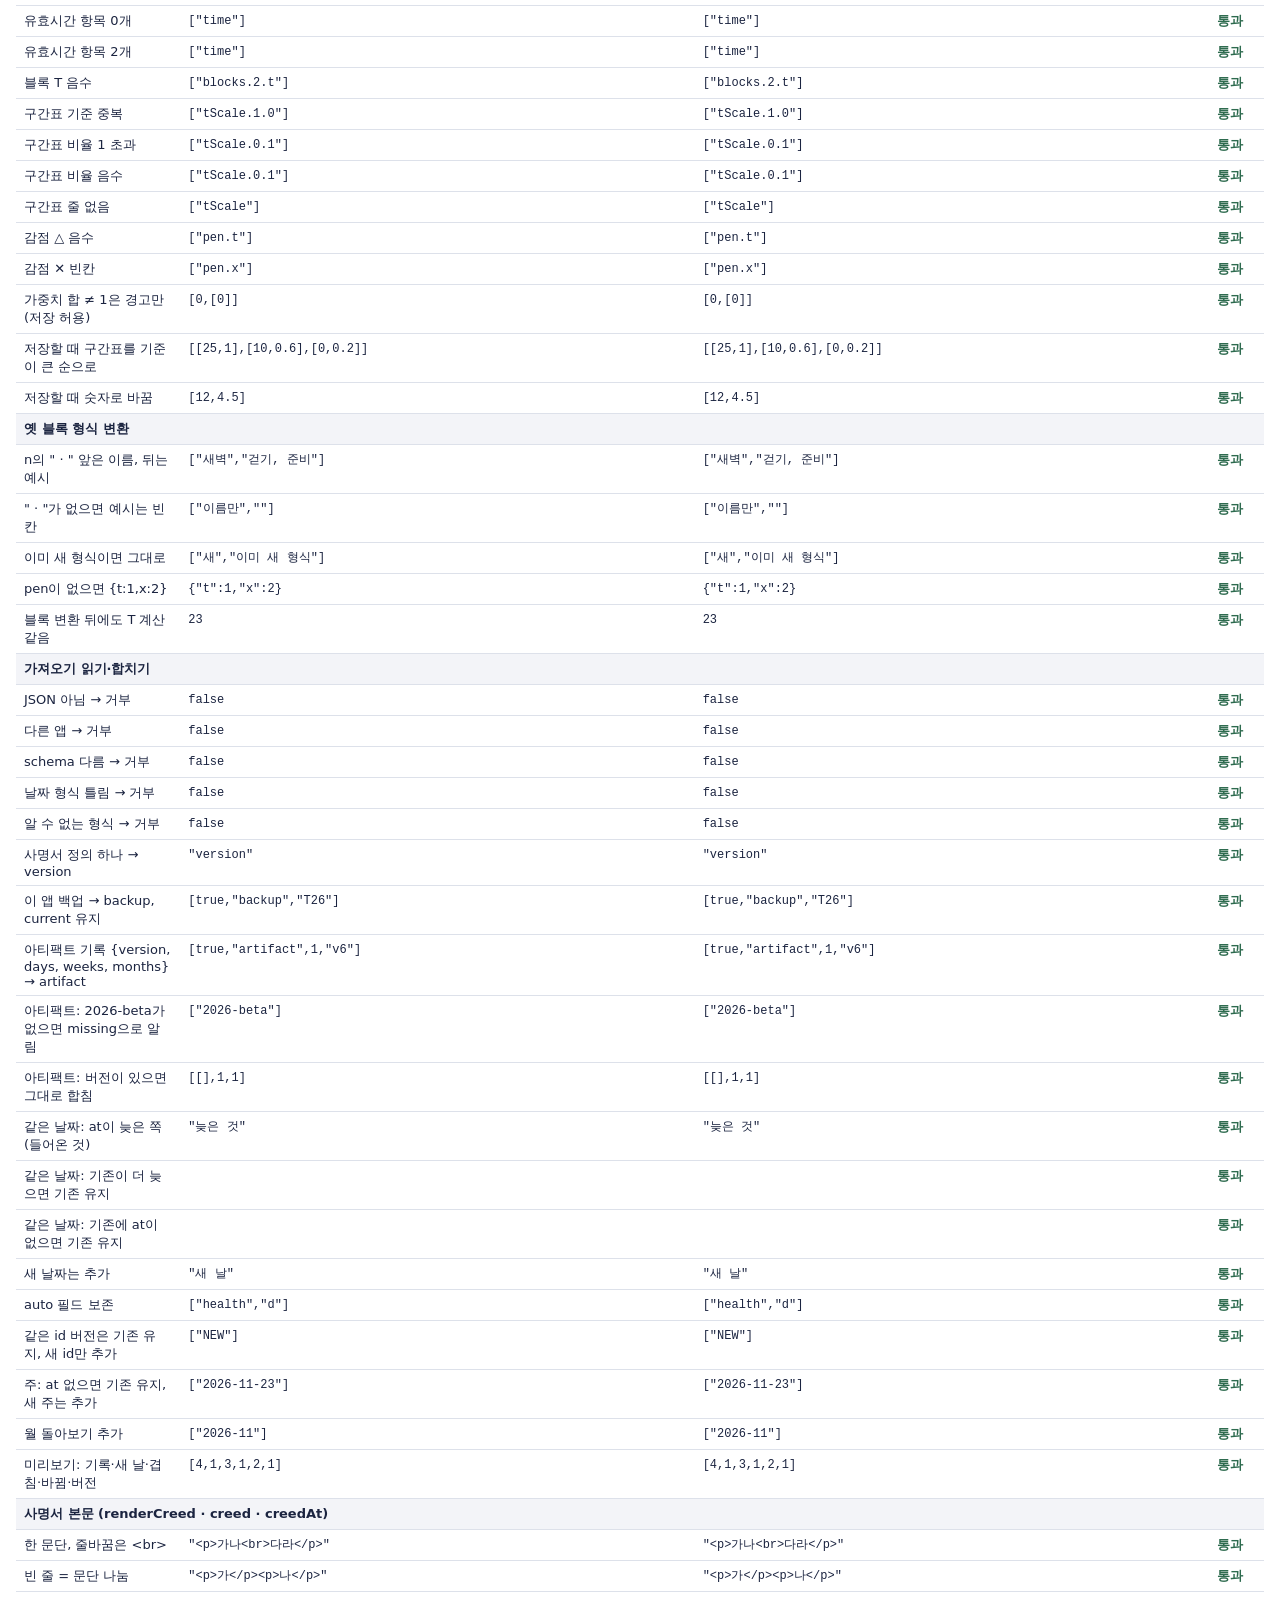
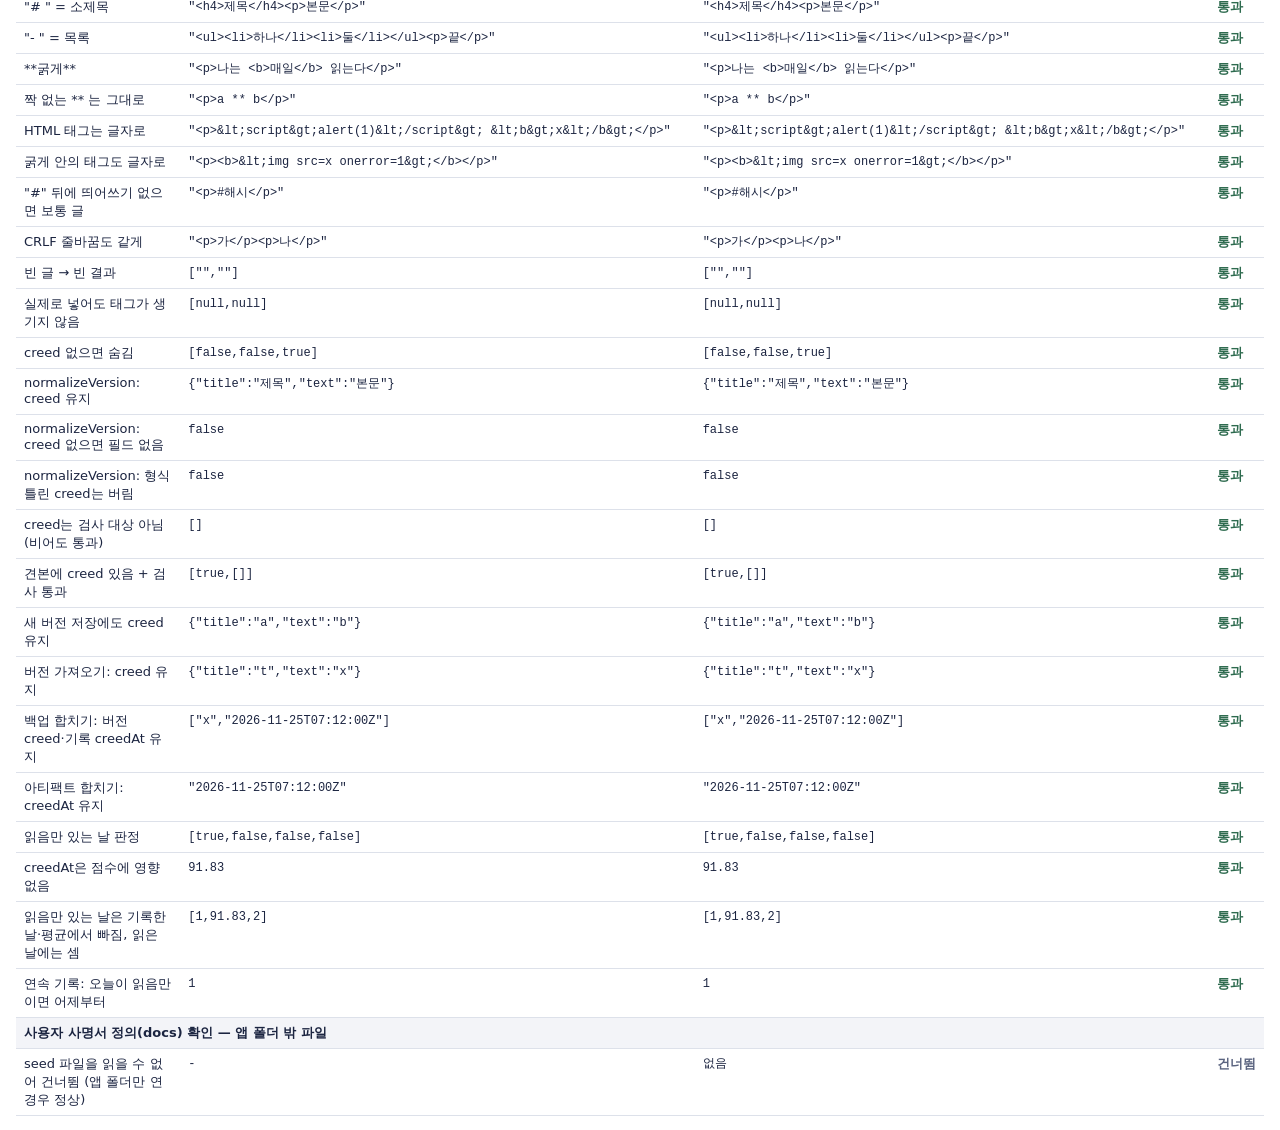
==== commit f4b1f08b: "Deploy v1.2.1" ====
--- a/tests.html
+++ b/tests.html
@@ -32,7 +32,8 @@
 <script type="module">
 import { scoreDay, tFromDay, tMark, scoreSnapshot } from './js/scoring.js';
 import { logicalToday, monday, addDays } from './js/format.js';
-import { streak, monthStats, virtueRates, verOf, backupReminder } from './js/stats.js';
+import { streak, monthStats, virtueRates, verOf, backupReminder, isCreedOnly } from './js/stats.js';
+import { renderCreed, hasCreed } from './js/creed.js';
 import { normalizeVersion, validateVersion, weightWarnings, finalizeVersion, readImport, planMerge, canDeleteVersion, uniqueId, SAMPLE_VERSION } from './js/versions.js';
 
 const rows = document.getElementById('rows');
@@ -319,6 +320,55 @@
   eq('미리보기: 기록·새 날·겹침·바뀜·버전', [p.preview.days, p.preview.newDays, p.preview.overlap, p.preview.replaced, p.preview.versions, p.preview.newVersions], [4, 1, 3, 1, 2, 1]);
 });
 
+group('사명서 본문 (renderCreed · creed · creedAt)');
+run('creed-render', () => {
+  const NL = String.fromCharCode(10);
+  const J = (...a) => a.join(NL);
+  eq('한 문단, 줄바꿈은 <br>', renderCreed(J('가나', '다라')), '<p>가나<br>다라</p>');
+  eq('빈 줄 = 문단 나눔', renderCreed(J('가', '', '', '나')), '<p>가</p><p>나</p>');
+  eq('"# " = 소제목', renderCreed(J('# 제목', '본문')), '<h4>제목</h4><p>본문</p>');
+  eq('"- " = 목록', renderCreed(J('- 하나', '- 둘', '끝')), '<ul><li>하나</li><li>둘</li></ul><p>끝</p>');
+  eq('**굵게**', renderCreed('나는 **매일** 읽는다'), '<p>나는 <b>매일</b> 읽는다</p>');
+  eq('짝 없는 ** 는 그대로', renderCreed('a ** b'), '<p>a ** b</p>');
+  eq('HTML 태그는 글자로', renderCreed('<scr' + 'ipt>alert(1)</scr' + 'ipt> <b>x</b>'), '<p>&lt;script&gt;alert(1)&lt;/script&gt; &lt;b&gt;x&lt;/b&gt;</p>');
+  eq('굵게 안의 태그도 글자로', renderCreed('**<img src=x onerror=1>**'), '<p><b>&lt;img src=x onerror=1&gt;</b></p>');
+  eq('"#" 뒤에 띄어쓰기 없으면 보통 글', renderCreed('#해시'), '<p>#해시</p>');
+  eq('CRLF 줄바꿈도 같게', renderCreed('가\r\n\r\n나'), '<p>가</p><p>나</p>');
+  eq('빈 글 → 빈 결과', [renderCreed(''), renderCreed(null)], ['', '']);
+  const div = document.createElement('div'); div.innerHTML = renderCreed('<img src=x onerror="window.__bad=1">');
+  eq('실제로 넣어도 태그가 생기지 않음', [div.querySelector('img'), window.__bad], [null, undefined]);
+});
+run('creed-data', () => {
+  eq('creed 없으면 숨김', [hasCreed(T26), hasCreed({ creed: { title: 't', text: '  ' } }), hasCreed({ creed: { text: '글' } })], [false, false, true]);
+  const withC = normalizeVersion({ ...clone(T26), creed: { title: '제목', text: '본문' } });
+  eq('normalizeVersion: creed 유지', withC.creed, { title: '제목', text: '본문' });
+  eq('normalizeVersion: creed 없으면 필드 없음', 'creed' in normalizeVersion(clone(T26)), false);
+  eq('normalizeVersion: 형식 틀린 creed는 버림', 'creed' in normalizeVersion({ ...clone(T26), creed: 'x' }), false);
+  eq('creed는 검사 대상 아님(비어도 통과)', validateVersion({ ...clone(T26), creed: { title: '', text: '' } }), []);
+  eq('견본에 creed 있음 + 검사 통과', [hasCreed(SAMPLE_VERSION), validateVersion(normalizeVersion(SAMPLE_VERSION))], [true, []]);
+  const NV = finalizeVersion({ ...clone(T26), creed: { title: 'a', text: 'b' } }, { id: 'n', created: 'c' });
+  eq('새 버전 저장에도 creed 유지', NV.creed, { title: 'a', text: 'b' });
+  // 가져오기·백업·아티팩트에서 creed·creedAt 유지
+  const vr = readImport(JSON.stringify({ ...T26, id: 'C1', creed: { title: 't', text: 'x' } }));
+  eq('버전 가져오기: creed 유지', normalizeVersion(vr.version).creed, { title: 't', text: 'x' });
+  const bk = readImport({ app: 'jagyeongmun', schema: 1, current: 'C1', versions: { C1: { ...T26, id: 'C1', creed: { title: 't', text: 'x' } } }, days: { '2026-11-25': { date: '2026-11-25', v: 'C1', m: {}, b: {}, p: {}, creedAt: '2026-11-25T07:12:00Z' } }, weeks: {}, months: {} });
+  const pb = planMerge({ versions: {}, days: {}, weeks: {}, months: {} }, bk);
+  eq('백업 합치기: 버전 creed·기록 creedAt 유지', [pb.put.versions[0].creed.text, pb.put.days[0].creedAt], ['x', '2026-11-25T07:12:00Z']);
+  const art = readImport({ version: 'T26', days: { '2026-11-25': { date: '2026-11-25', v: 'T26', m: { i1a: 'o' }, b: {}, p: {}, creedAt: '2026-11-25T07:12:00Z', at: 'z' } }, weeks: {}, months: {} });
+  const pa = planMerge({ versions: { T26 }, days: {}, weeks: {}, months: {} }, art);
+  eq('아티팩트 합치기: creedAt 유지', pa.put.days[0].creedAt, '2026-11-25T07:12:00Z');
+});
+run('creed-stats', () => {
+  const base = { v: 'T26', m: {}, b: {}, p: {}, bt: {}, tAdj: 0, tOverride: null, kcal: null, steps: null, weight: null, drink: null, memo: '', line: '' };
+  const only = { ...base, date: '2026-11-24', creedAt: 'x' };
+  eq('읽음만 있는 날 판정', [isCreedOnly(only), isCreedOnly({ ...only, m: { i1a: 'o' } }), isCreedOnly({ ...only, memo: '메모' }), isCreedOnly({ ...base, date: 'x' })], [true, false, false, false]);
+  eq('creedAt은 점수에 영향 없음', r2(scoreDay({ ...REF, v: 'T26', creedAt: 'x' }, T26).pct), 91.83);
+  const D = { '2026-11-23': { ...REF, v: 'T26', creedAt: 'a' }, '2026-11-24': only };
+  const st = monthStats(D, { T26 }, 'T26', '2026-11', '2026-11-24');
+  eq('읽음만 있는 날은 기록한 날·평균에서 빠짐, 읽은 날에는 셈', [st.count, r2(st.avg), st.creedDays], [1, 91.83, 2]);
+  eq('연속 기록: 오늘이 읽음만이면 어제부터', streak(D, '2026-11-24'), 1);
+});
+
 // 사용자 사명서(docs\seed-2026-beta.json)로 확인: 프로젝트 폴더 전체를 열었을 때만(앱 폴더만 열면 건너뜀)
 group('사용자 사명서 정의(docs) 확인 — 앱 폴더 밖 파일');
 try {
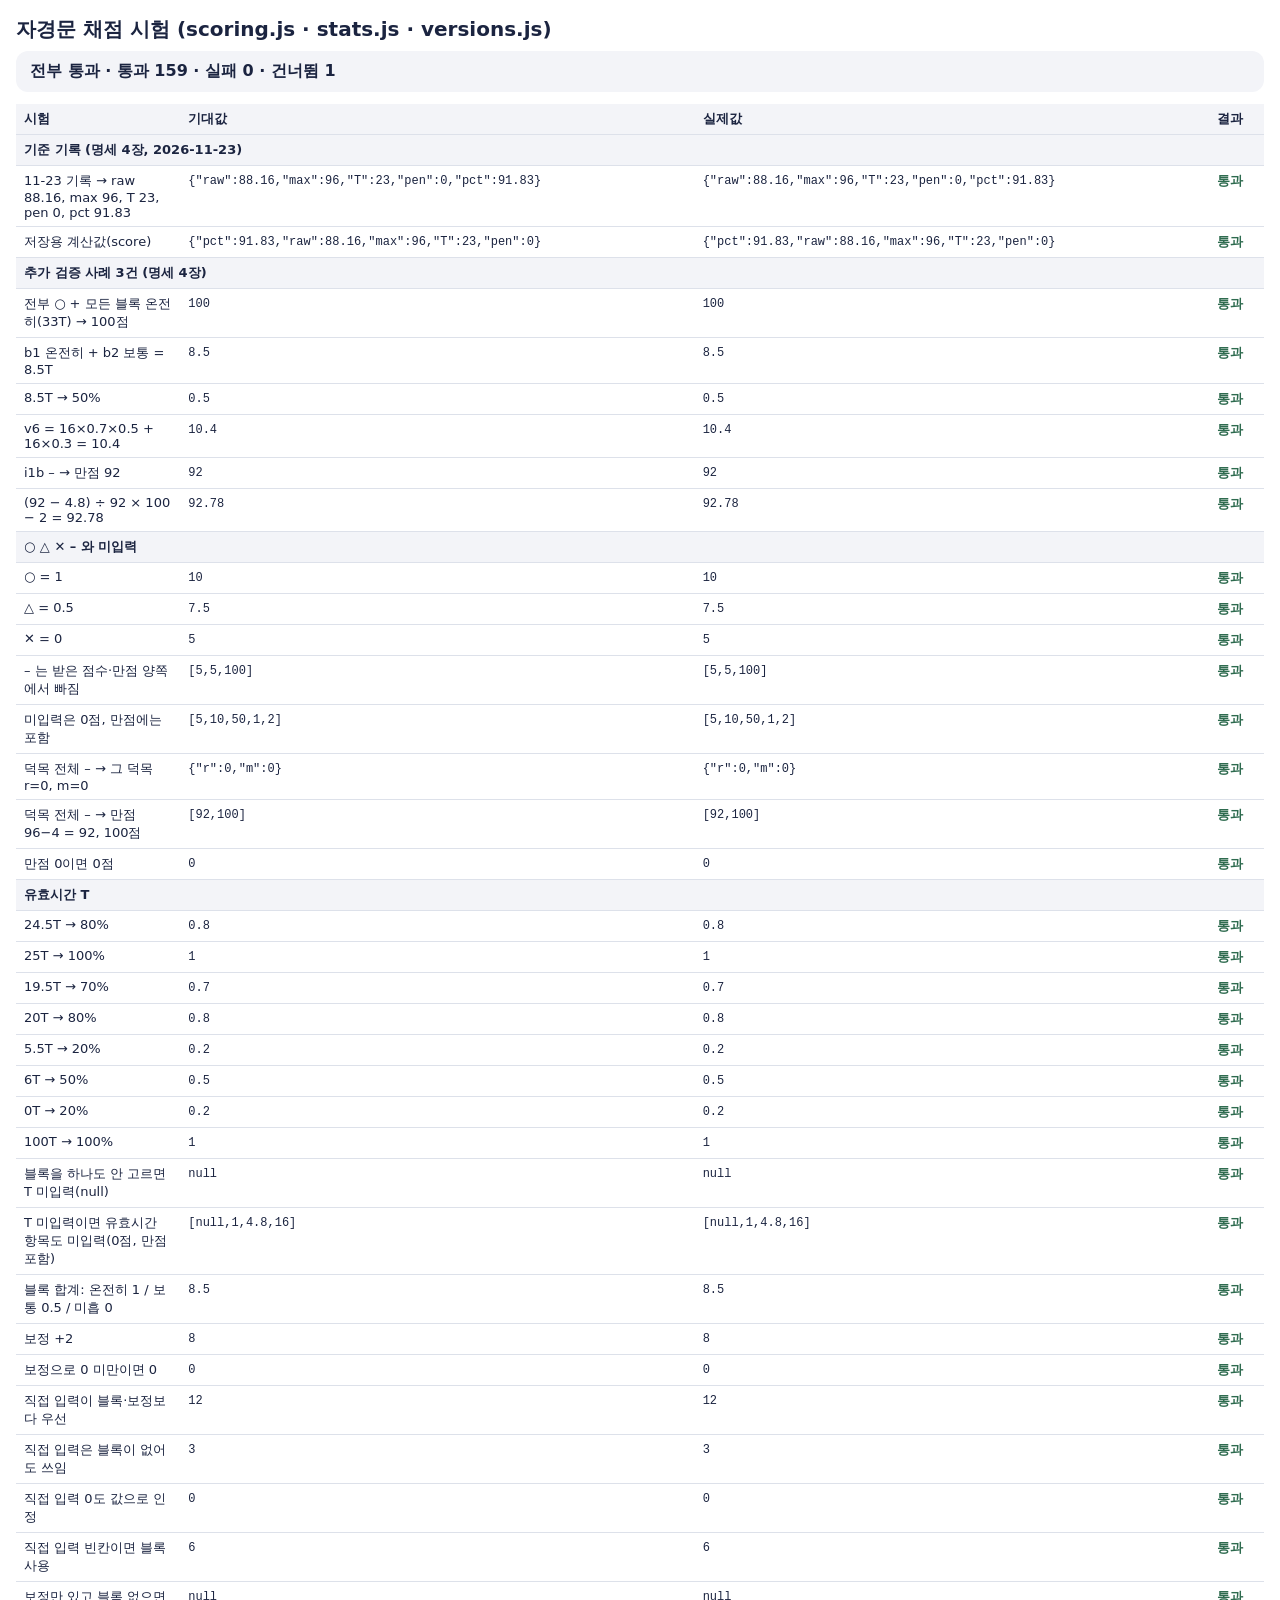
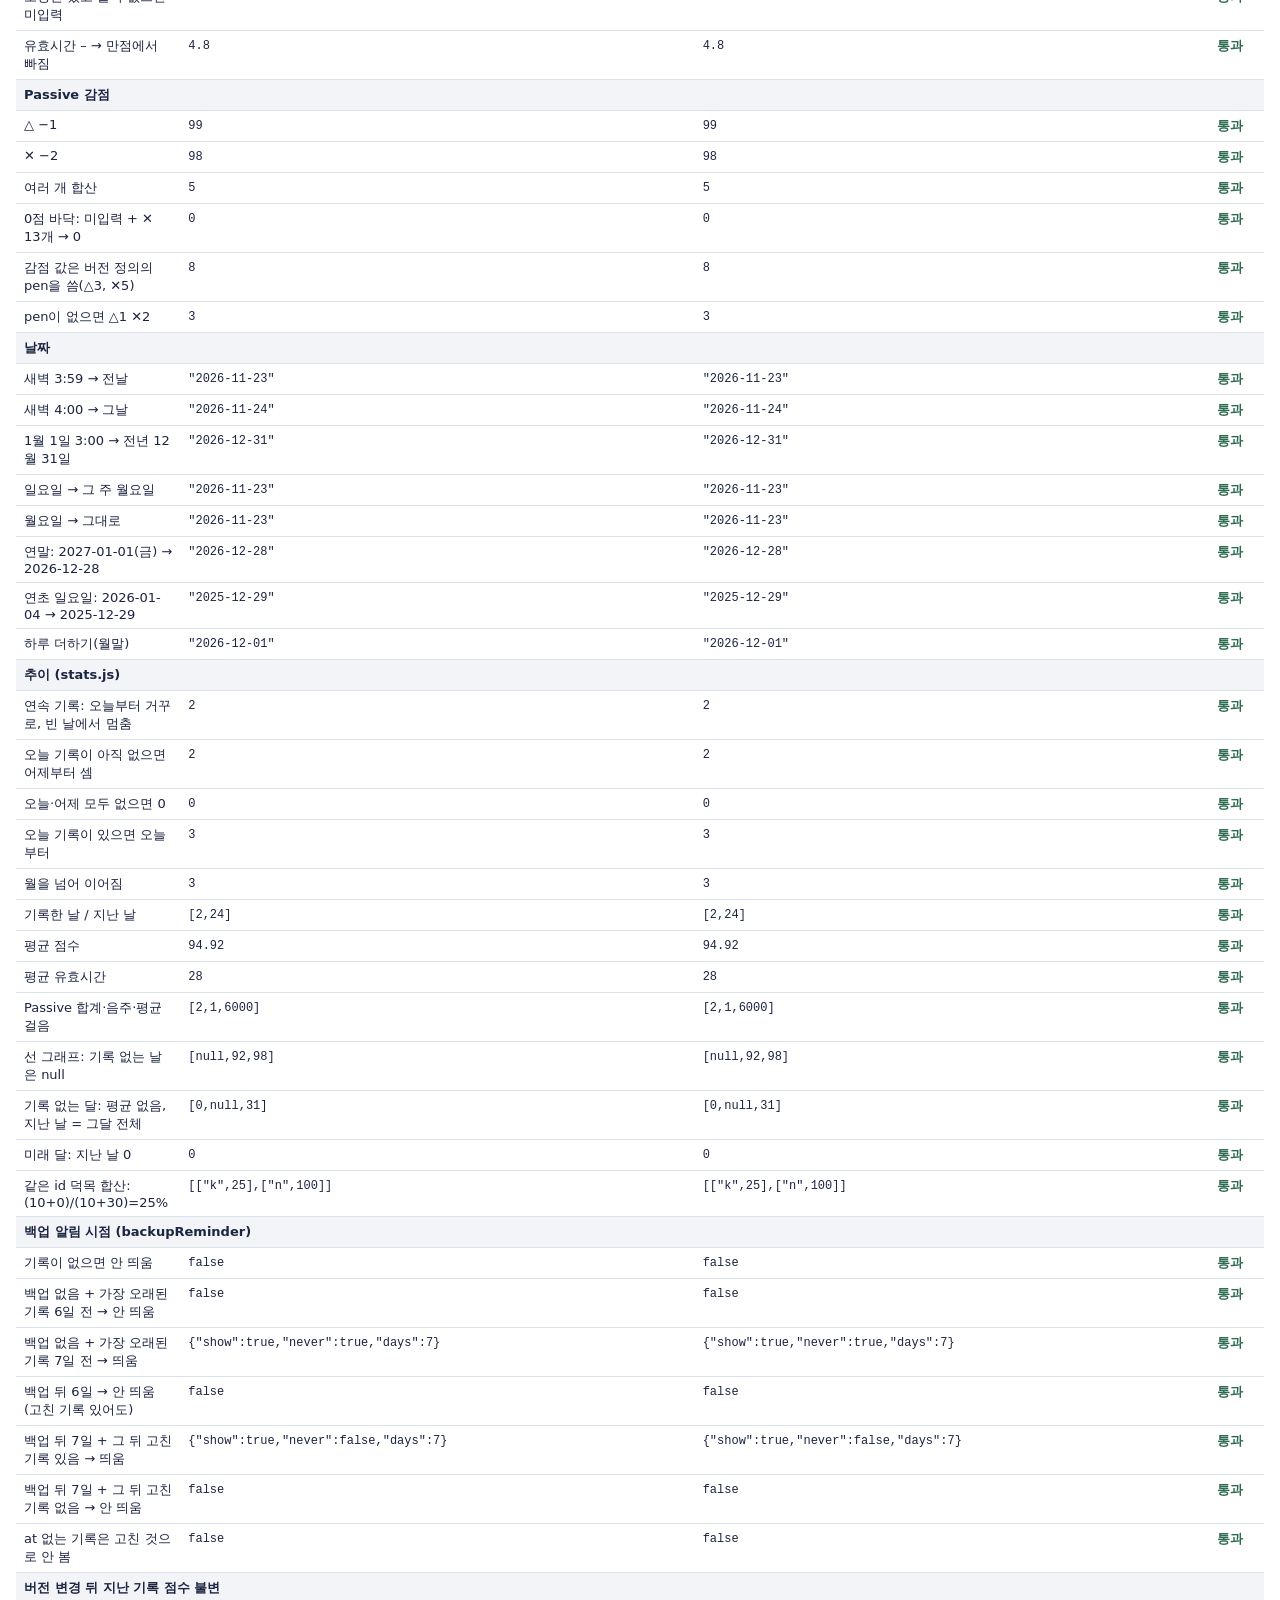
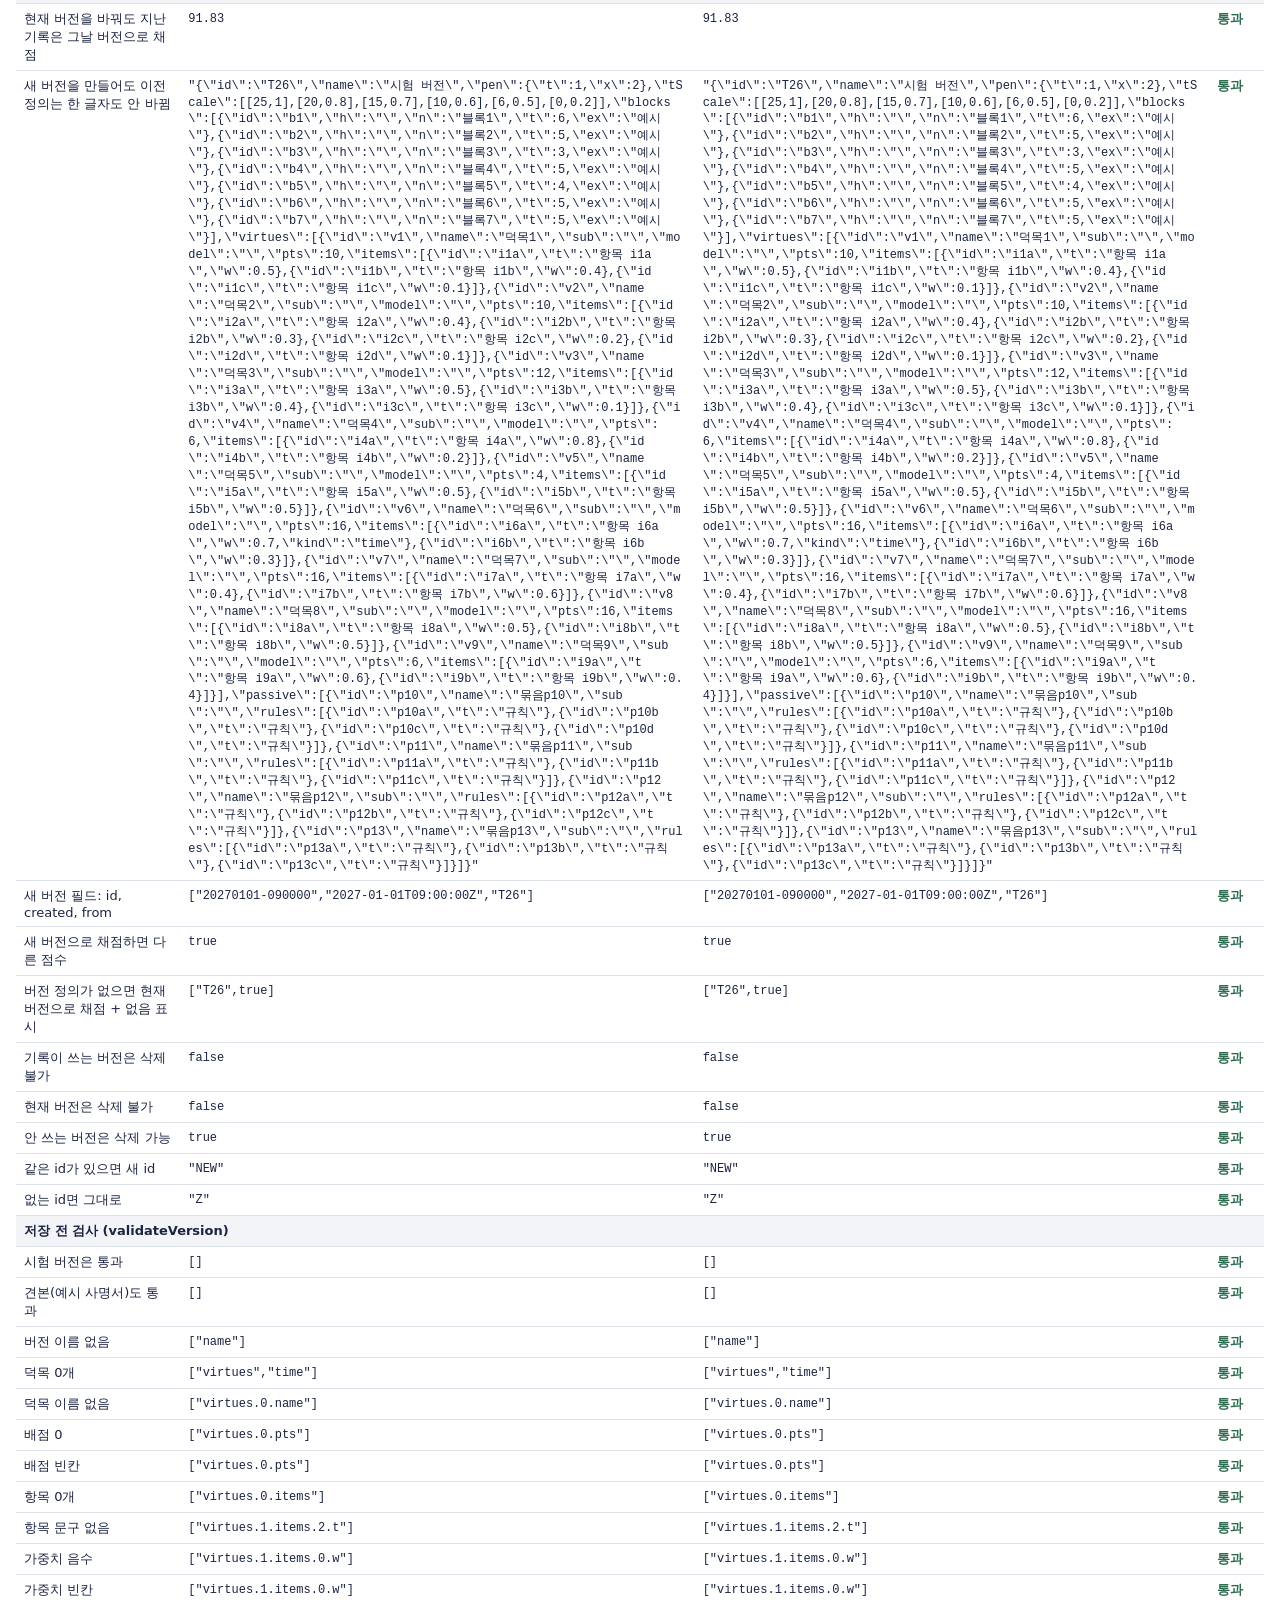
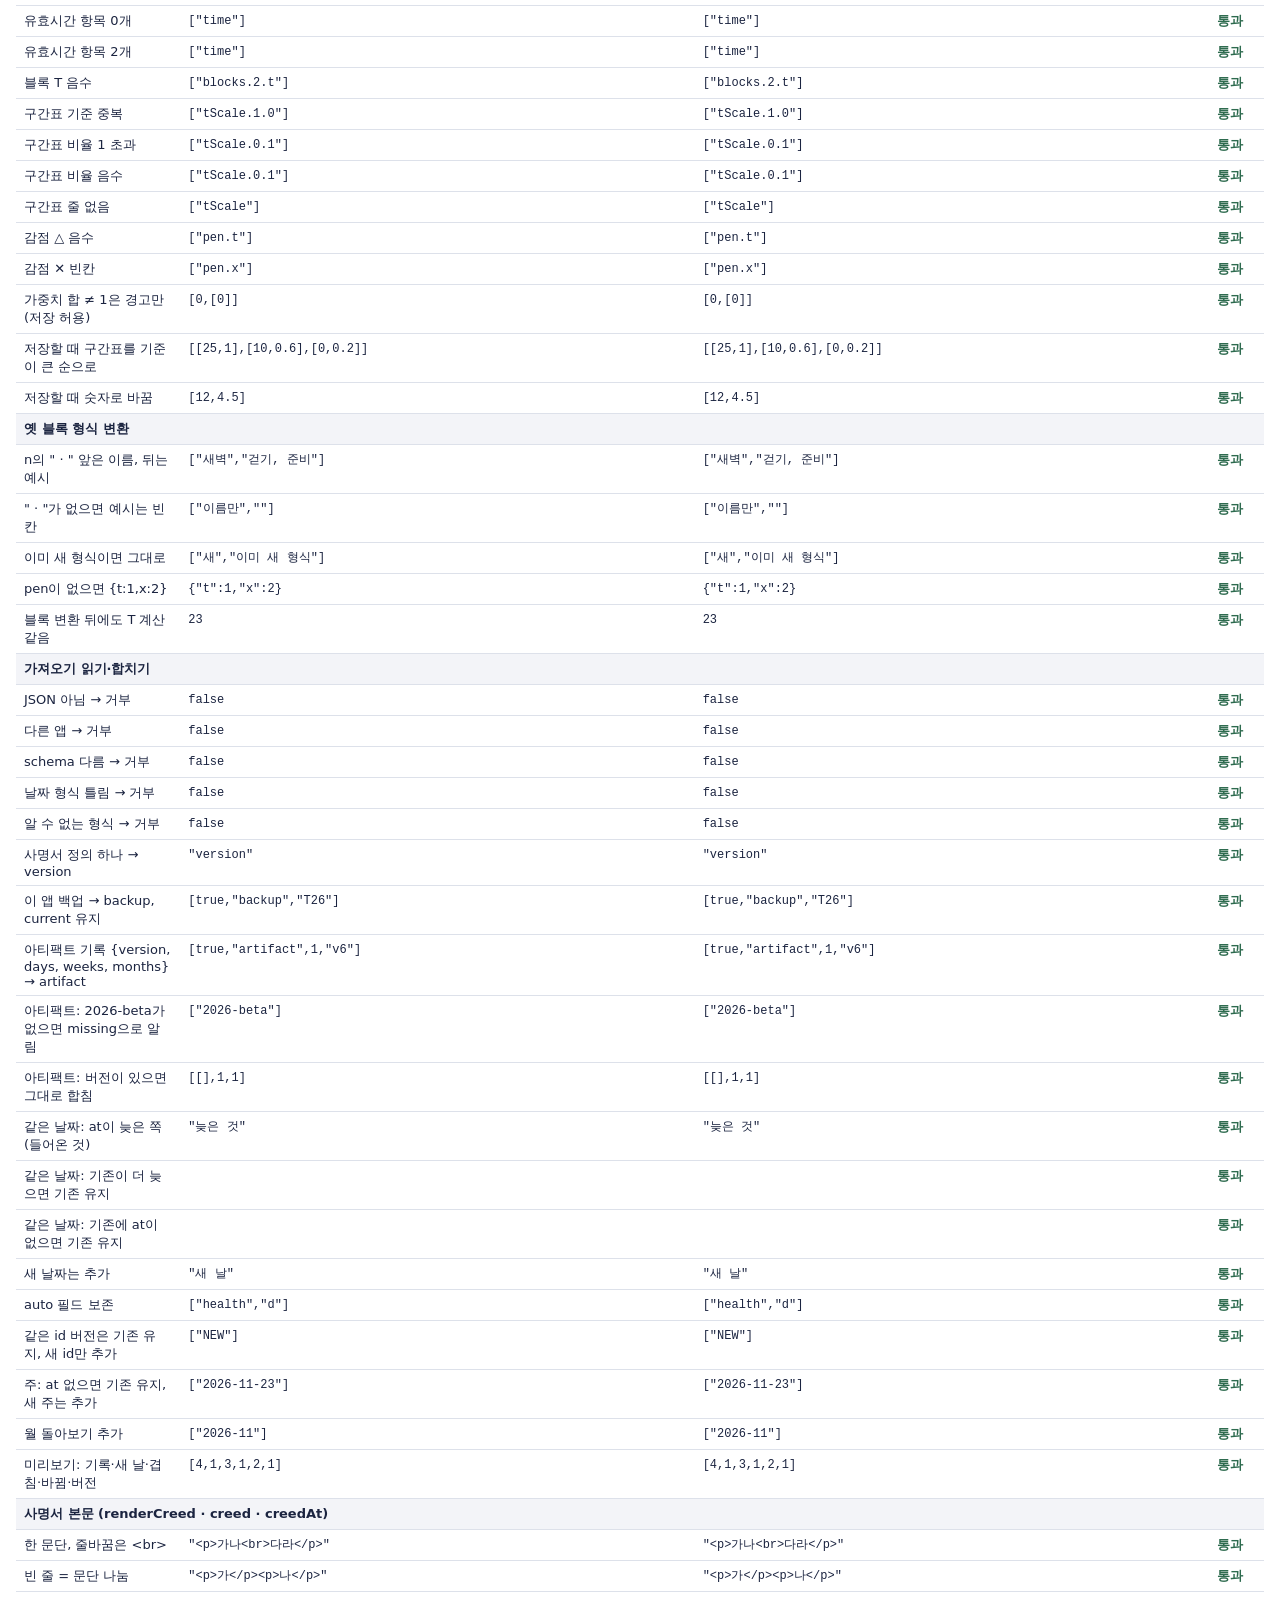
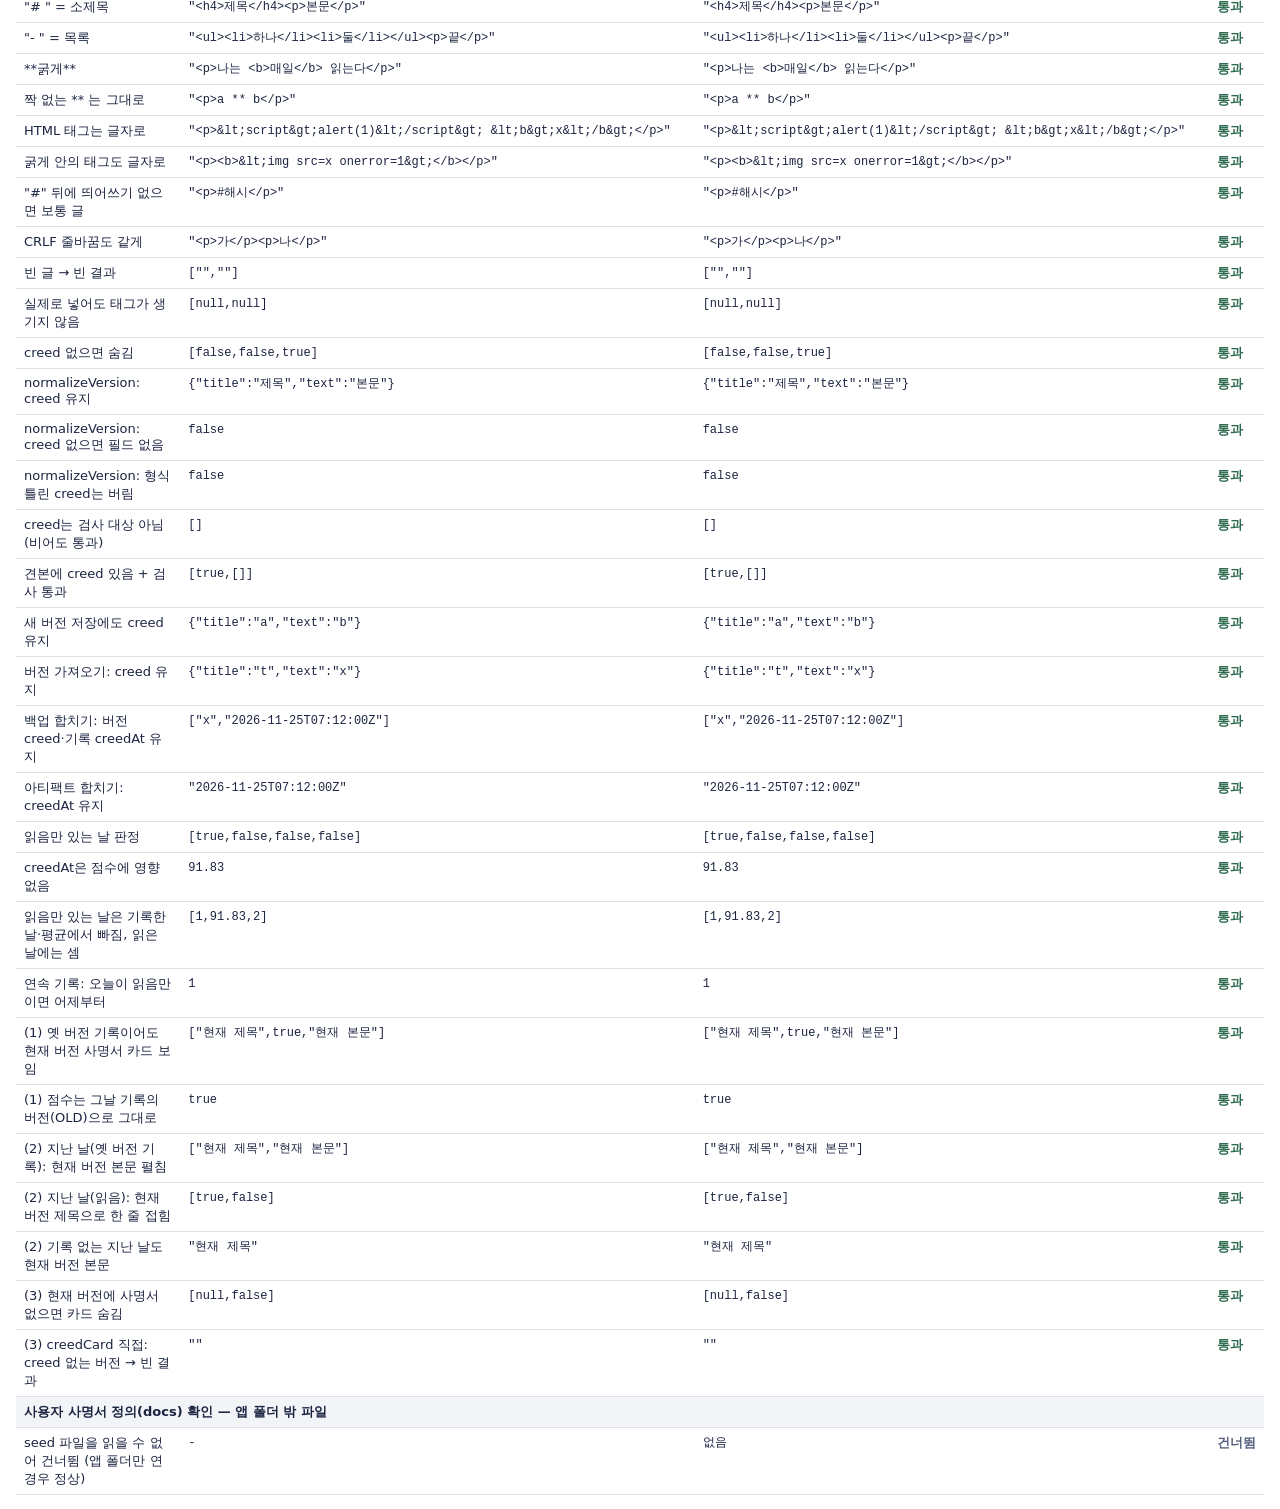
==== commit b38af362: "Deploy v1.2.2" ====
--- a/tests.html
+++ b/tests.html
@@ -34,6 +34,7 @@
 import { logicalToday, monday, addDays } from './js/format.js';
 import { streak, monthStats, virtueRates, verOf, backupReminder, isCreedOnly } from './js/stats.js';
 import { renderCreed, hasCreed } from './js/creed.js';
+import { render as renderToday, creedCard } from './js/screens/today.js';
 import { normalizeVersion, validateVersion, weightWarnings, finalizeVersion, readImport, planMerge, canDeleteVersion, uniqueId, SAMPLE_VERSION } from './js/versions.js';
 
 const rows = document.getElementById('rows');
@@ -369,6 +370,40 @@
   eq('연속 기록: 오늘이 읽음만이면 어제부터', streak(D, '2026-11-24'), 1);
 });
 
+run('creed-current', () => {
+  // 카드는 항상 현재 버전(settings.cur)의 creed를 보여 준다 (v1.4)
+  const OLD = { ...clone(T26), id: 'OLD' };
+  const NEW = normalizeVersion({ ...clone(T26), id: 'NEW', name: '새 버전', creed: { title: '현재 제목', text: '현재 본문' } });
+  const mk = (cur, days) => {
+    const S = { cur: '2026-11-25', creedOpen: null, tab: 'today', data: { versions: { OLD, NEW, T26 }, days, weeks: {}, months: {}, settings: { id: 'settings', cur } } };
+    const curId = () => S.data.settings.cur;
+    const curV = () => S.data.versions[curId()];
+    const ctx = { S, curId, curV, today: () => '2026-11-25',
+      getDay: (k) => S.data.days[k] || { date: k, v: curId(), type: 'weekday', m: {}, b: {}, bt: {}, p: {}, tAdj: 0, tOverride: null, memo: '', line: '' },
+      verOfDay: (d) => S.data.versions[d.v] ? { V: S.data.versions[d.v], missing: false } : { V: curV(), missing: false } };
+    return ctx;
+  };
+  const day = (date, extra) => ({ date, v: 'OLD', type: 'weekday', m: { i1a: 'o' }, b: {}, bt: {}, p: {}, tAdj: 0, tOverride: null, memo: '', line: '', ...extra });
+  const box = document.createElement('div');
+  const look = (ctx) => { box.innerHTML = renderToday(ctx); const c = box.querySelector('.creed .ctitle, .creedline span'); return c ? c.textContent : null; };
+  // (1) 오늘 기록이 creed 없는 옛 버전에 묶여 있어도, 현재 버전에 creed가 있으면 카드가 보인다
+  const c1 = mk('NEW', { '2026-11-25': day('2026-11-25') });
+  eq('(1) 옛 버전 기록이어도 현재 버전 사명서 카드 보임', [look(c1), !!box.querySelector('.creed .cbody'), box.querySelector('.cbody') && box.querySelector('.cbody').textContent], ['현재 제목', true, '현재 본문']);
+  eq('(1) 점수는 그날 기록의 버전(OLD)으로 그대로', box.querySelector('.datebar small').textContent.includes(OLD.name), true);
+  // (2) 지난 날로 이동해도 현재 버전 본문
+  const c2 = mk('NEW', { '2026-11-20': day('2026-11-20', { v: 'OLD' }), '2026-11-21': day('2026-11-21', { v: 'OLD', creedAt: '2026-11-21T07:12:00' }) });
+  c2.S.cur = '2026-11-20';
+  eq('(2) 지난 날(옛 버전 기록): 현재 버전 본문 펼침', [look(c2), box.querySelector('.cbody') && box.querySelector('.cbody').textContent], ['현재 제목', '현재 본문']);
+  c2.S.cur = '2026-11-21';
+  eq('(2) 지난 날(읽음): 현재 버전 제목으로 한 줄 접힘', [look(c2).startsWith('현재 제목 · 읽음 ✓'), !!box.querySelector('.creed')], [true, false]);
+  c2.S.cur = '2026-11-19';
+  eq('(2) 기록 없는 지난 날도 현재 버전 본문', look(c2), '현재 제목');
+  // (3) 현재 버전에 creed가 없으면 숨김 (그날 기록 버전에 creed가 있어도)
+  const c3 = mk('OLD', { '2026-11-25': day('2026-11-25', { v: 'NEW' }) });
+  eq('(3) 현재 버전에 사명서 없으면 카드 숨김', [look(c3), !!box.querySelector('.creed, .creedline')], [null, false]);
+  eq('(3) creedCard 직접: creed 없는 버전 → 빈 결과', creedCard({ cur: 'x', creedOpen: null }, day('x'), OLD), '');
+});
+
 // 사용자 사명서(docs\seed-2026-beta.json)로 확인: 프로젝트 폴더 전체를 열었을 때만(앱 폴더만 열면 건너뜀)
 group('사용자 사명서 정의(docs) 확인 — 앱 폴더 밖 파일');
 try {
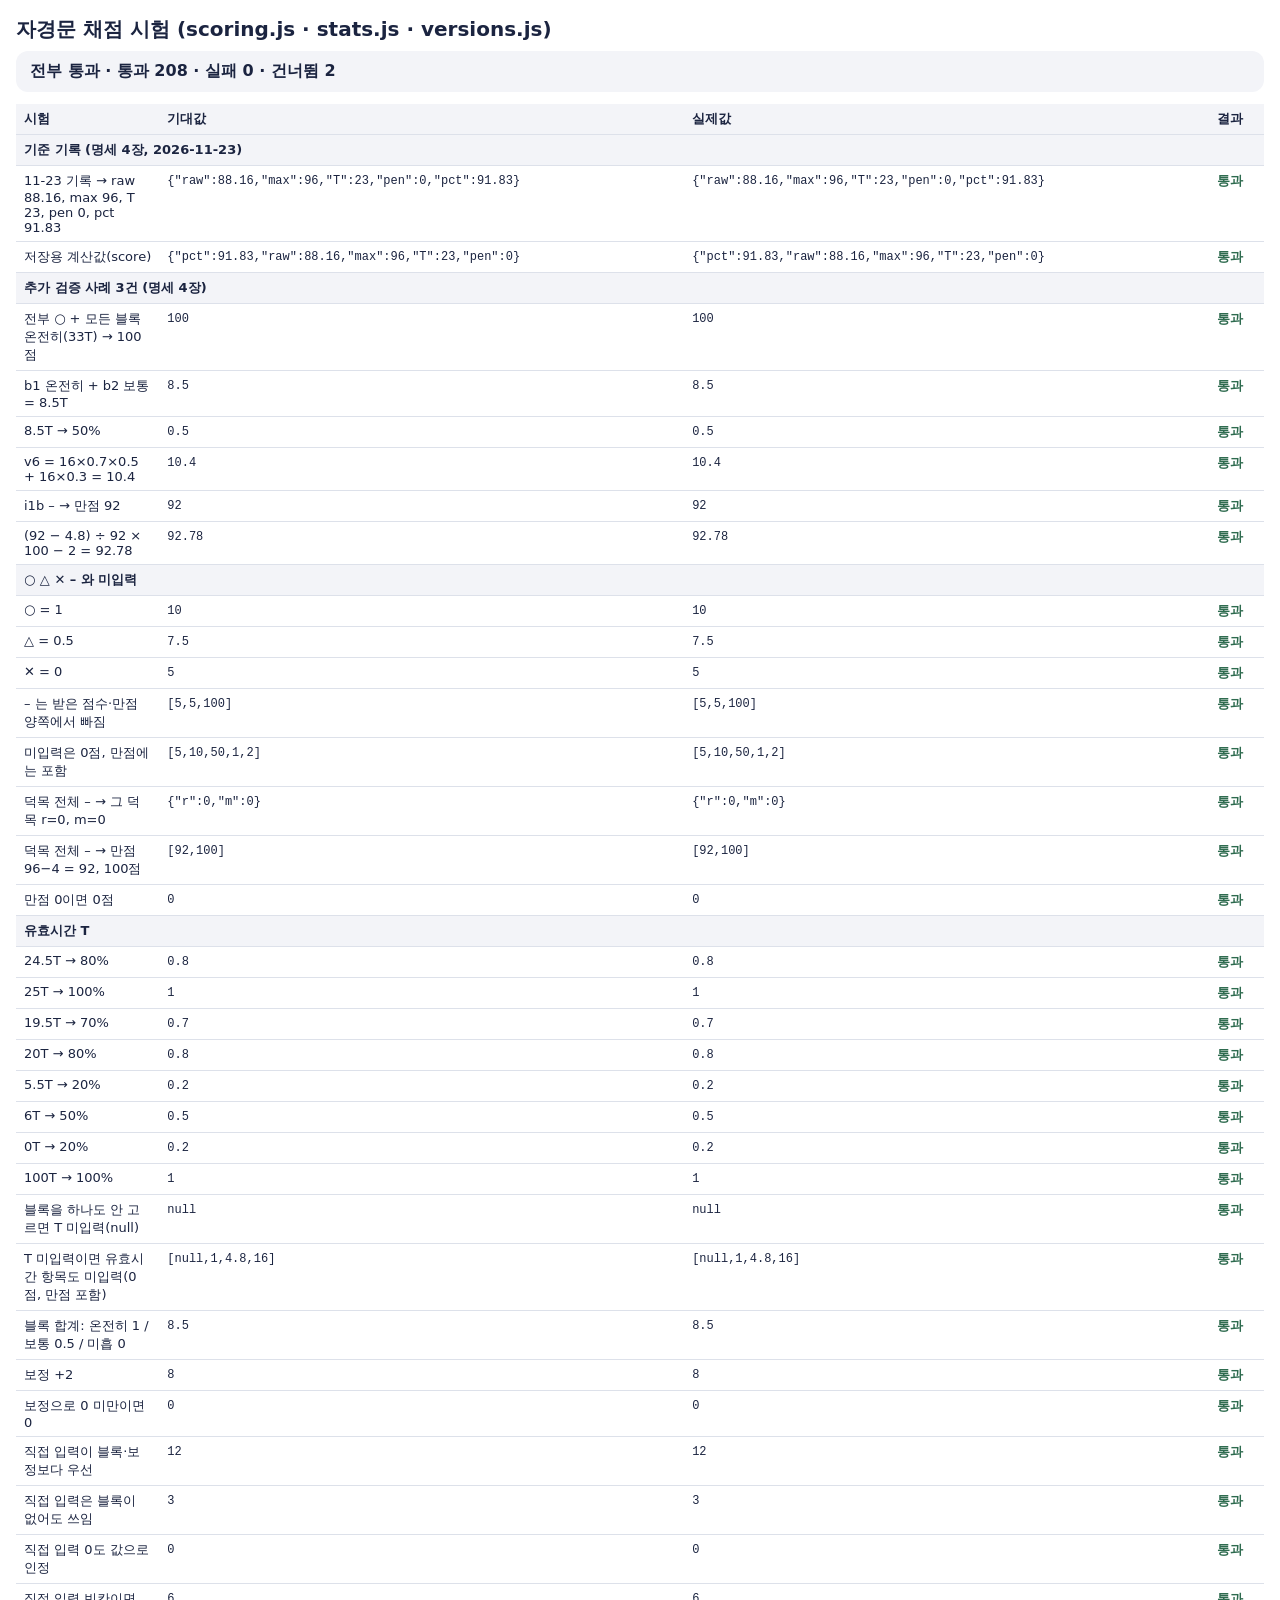
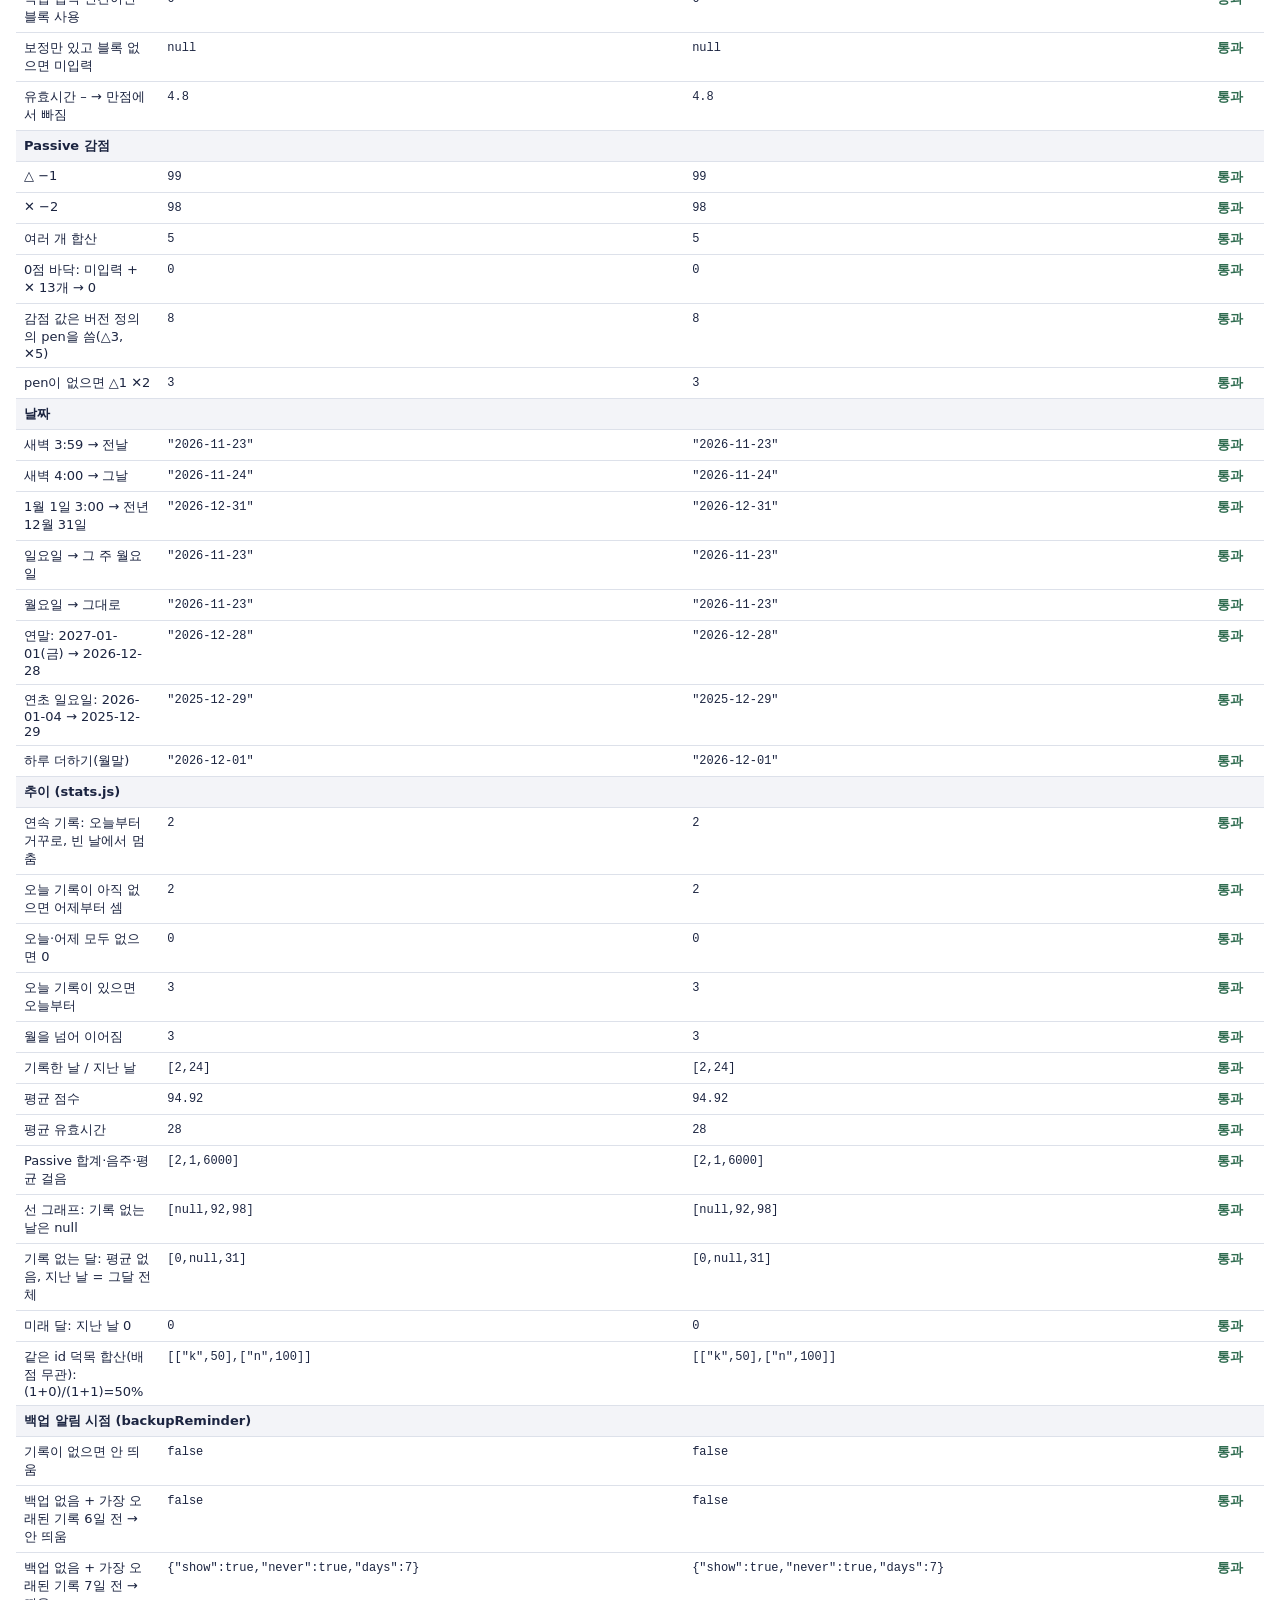
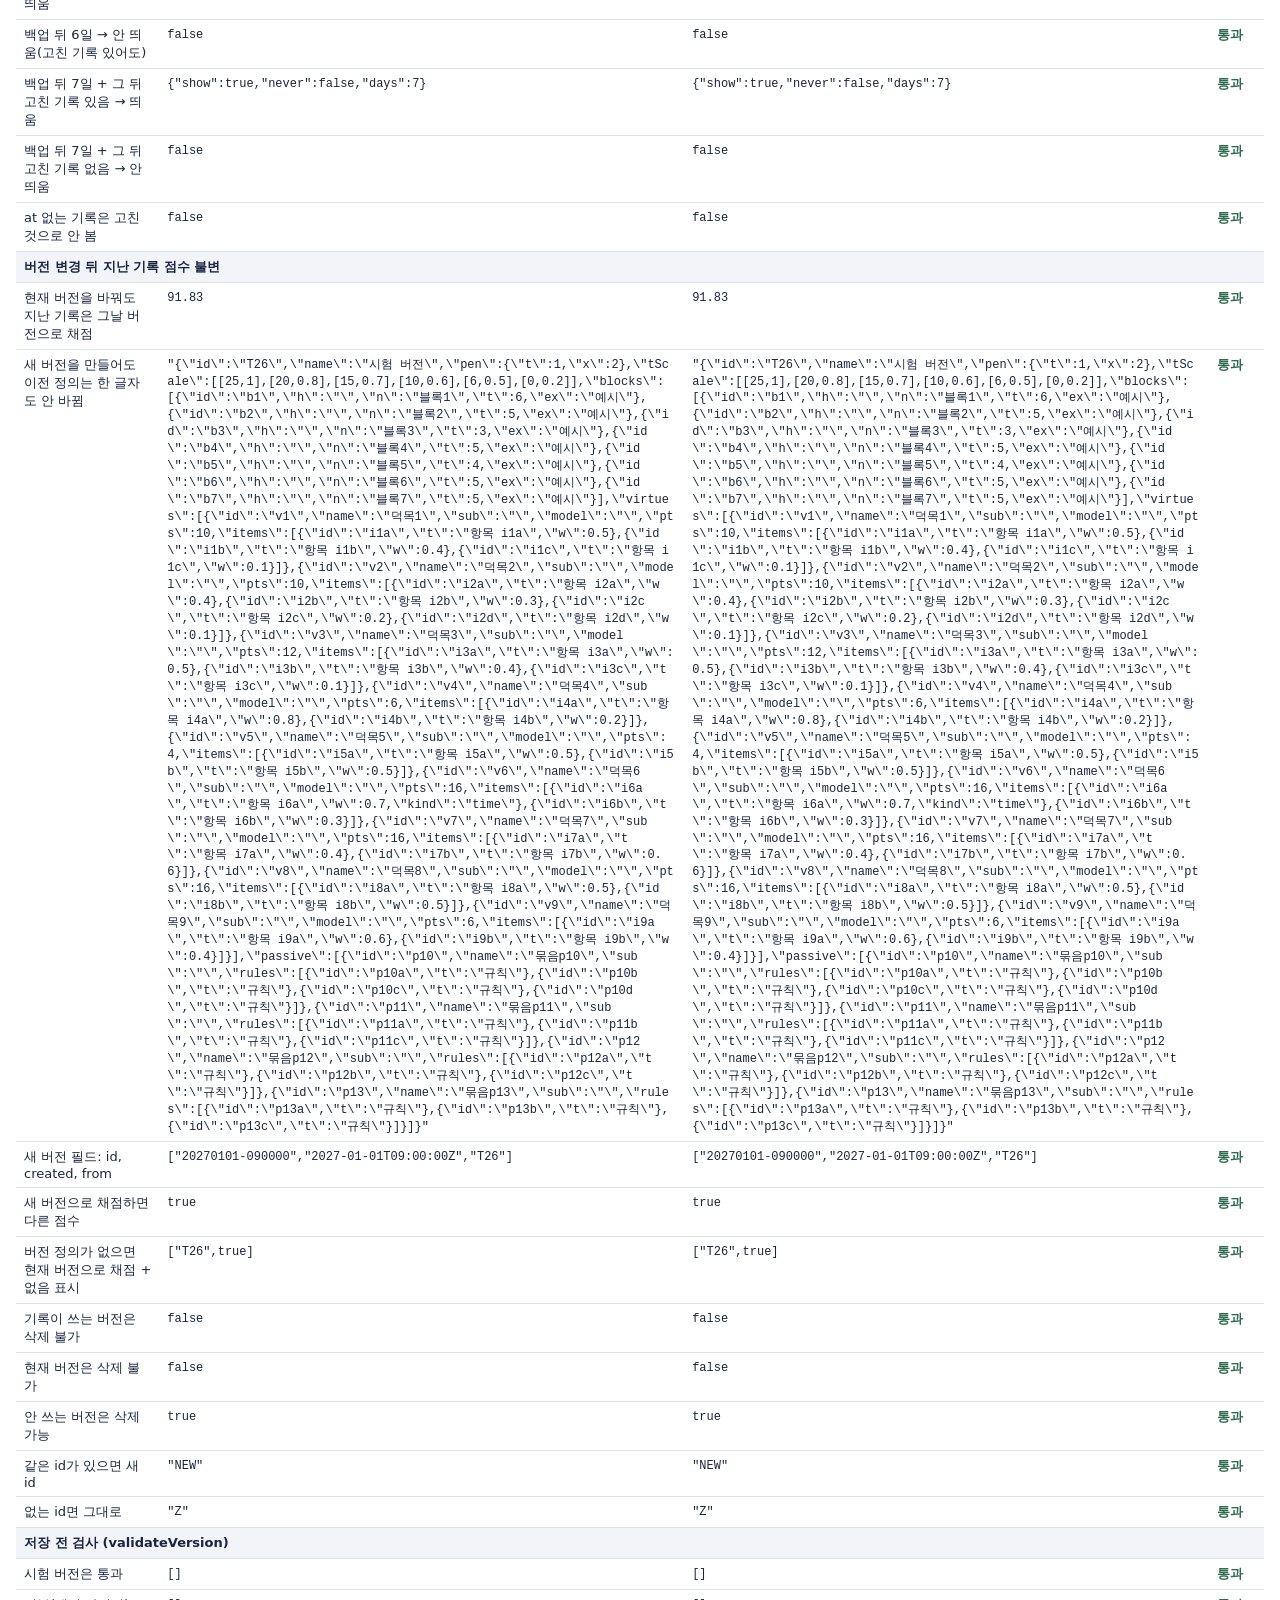
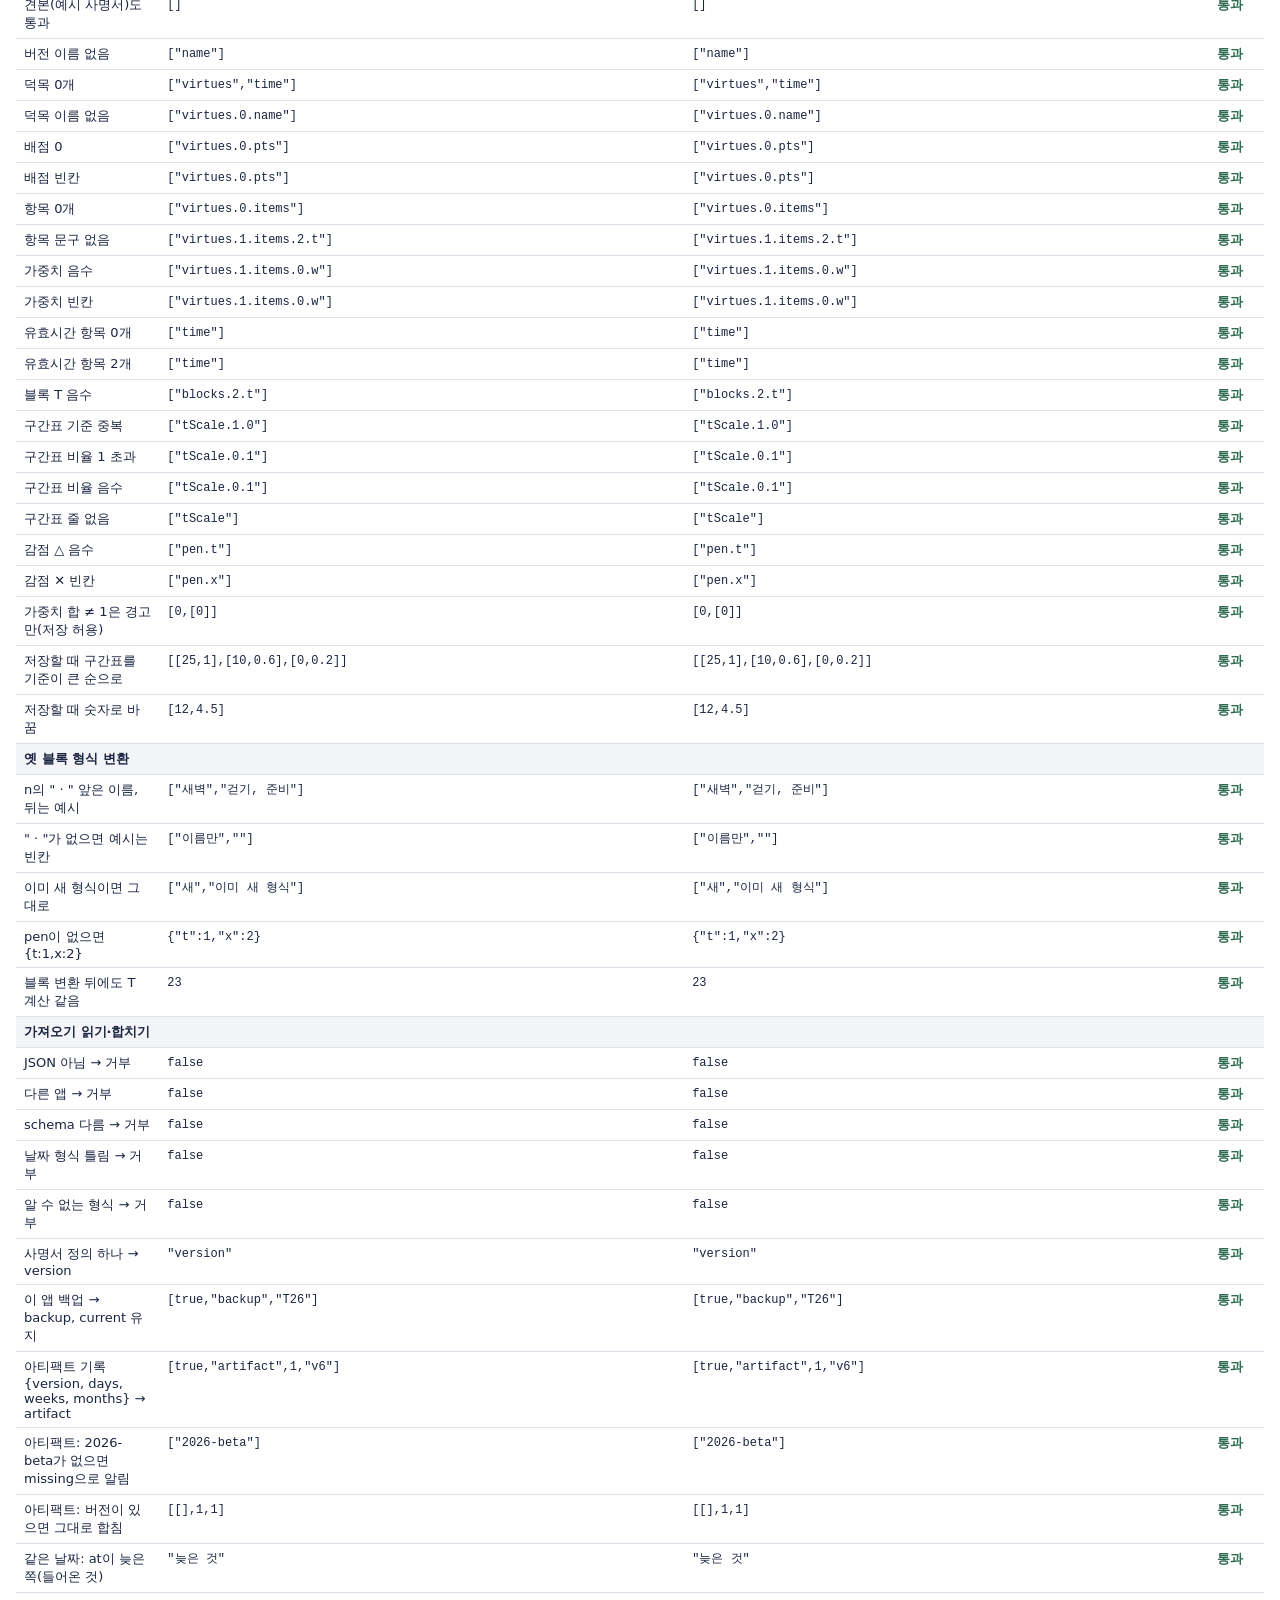
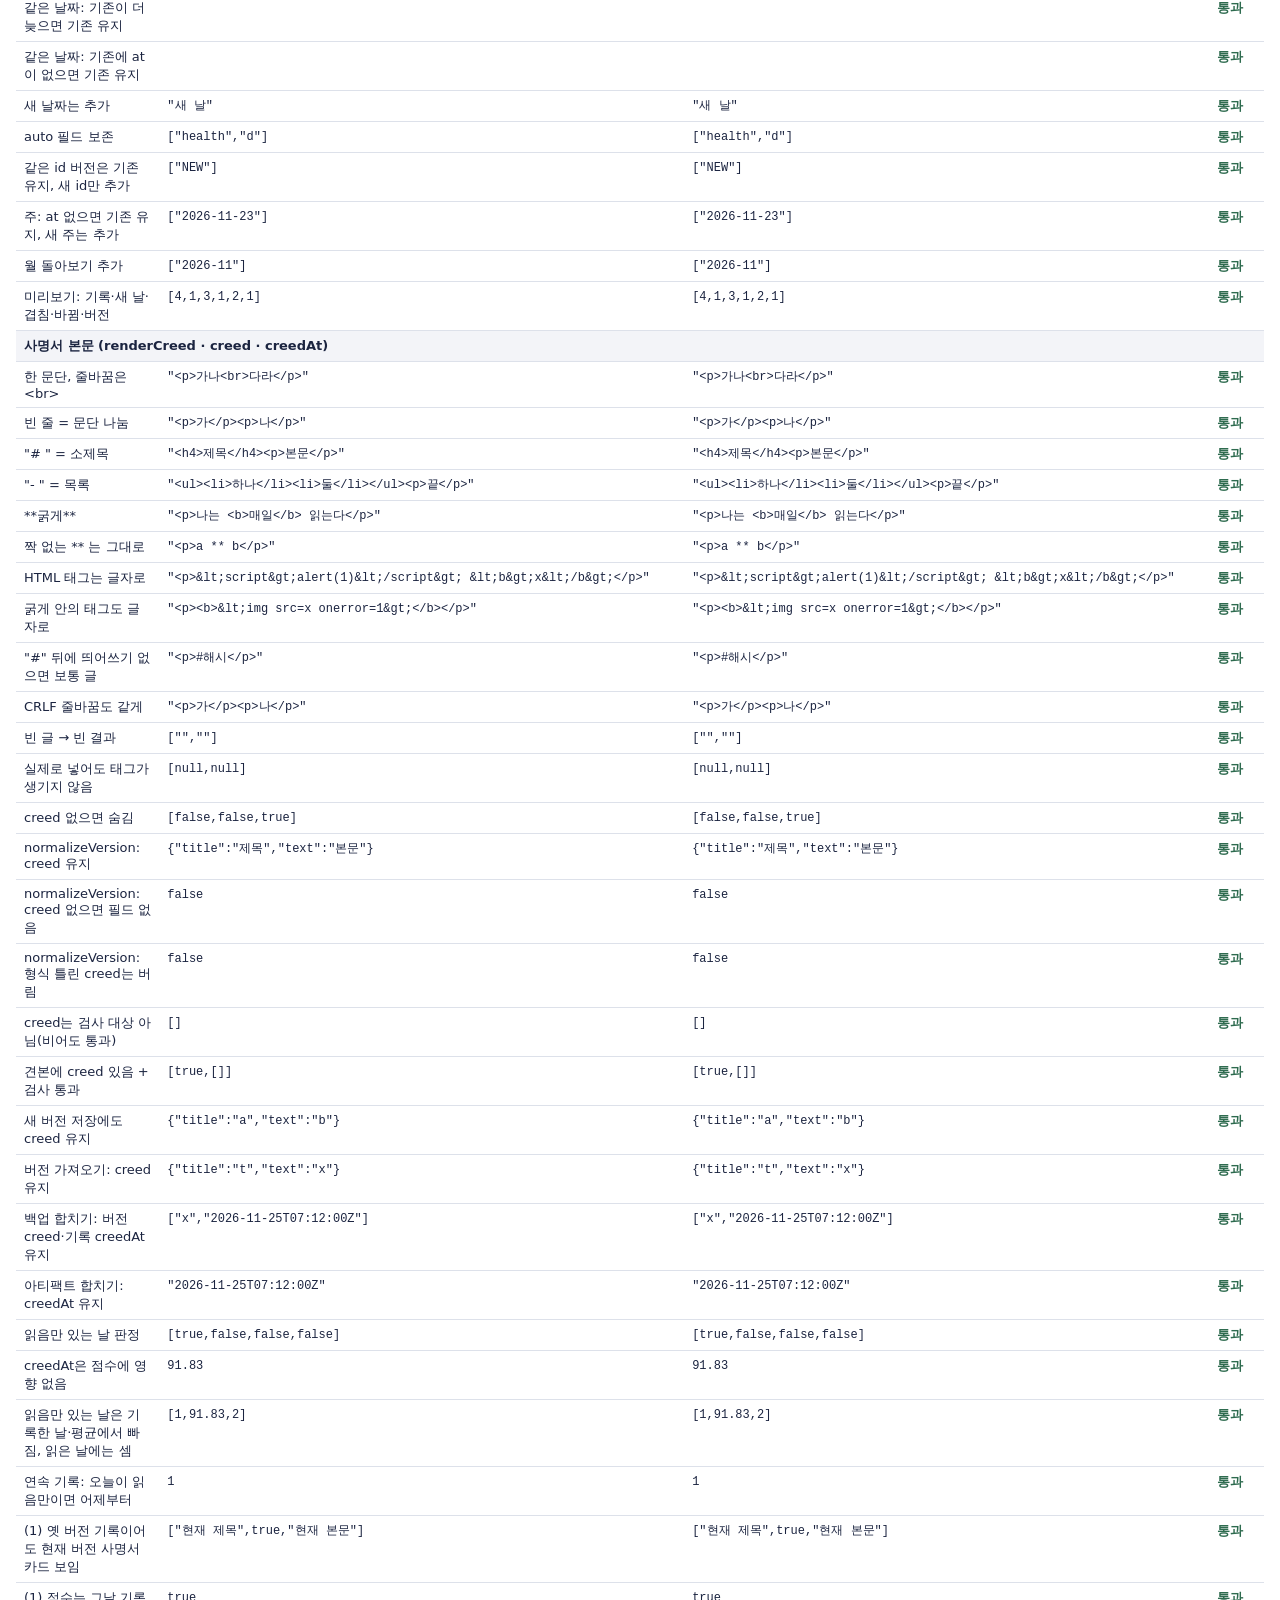
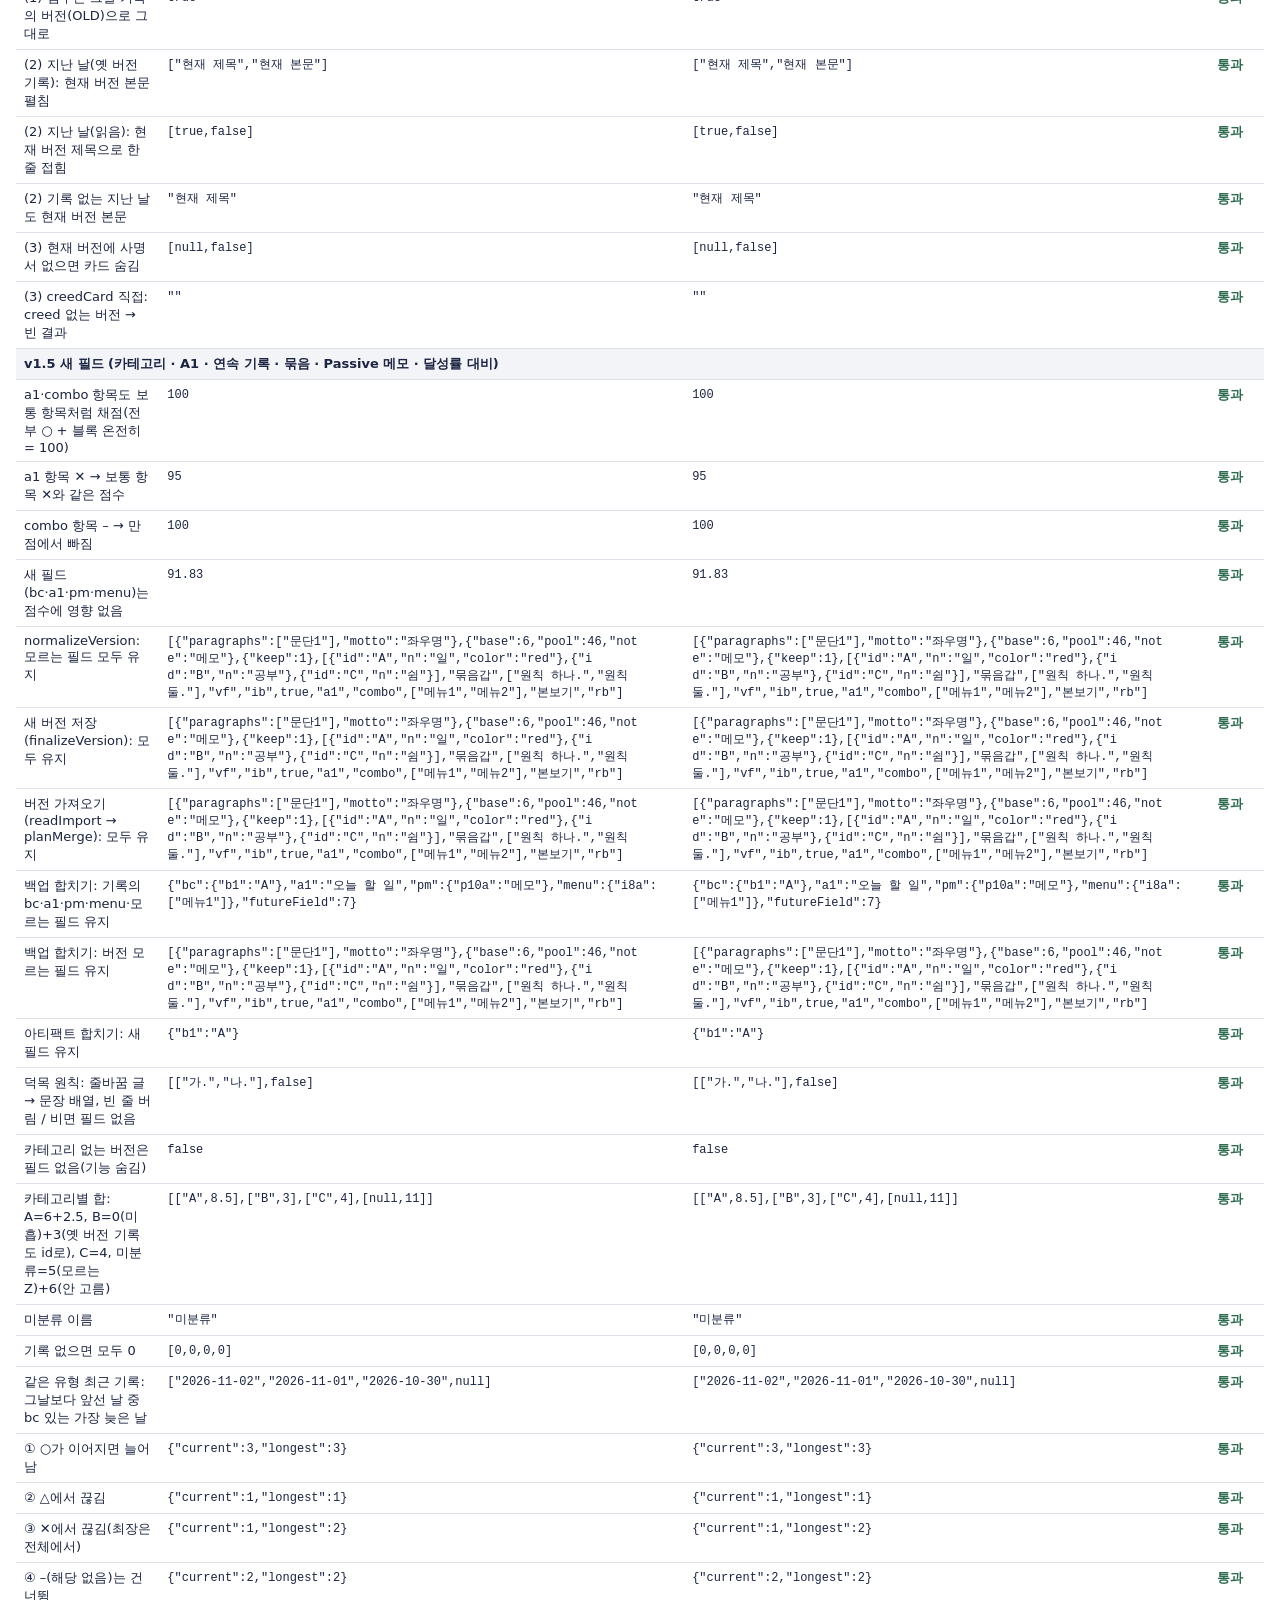
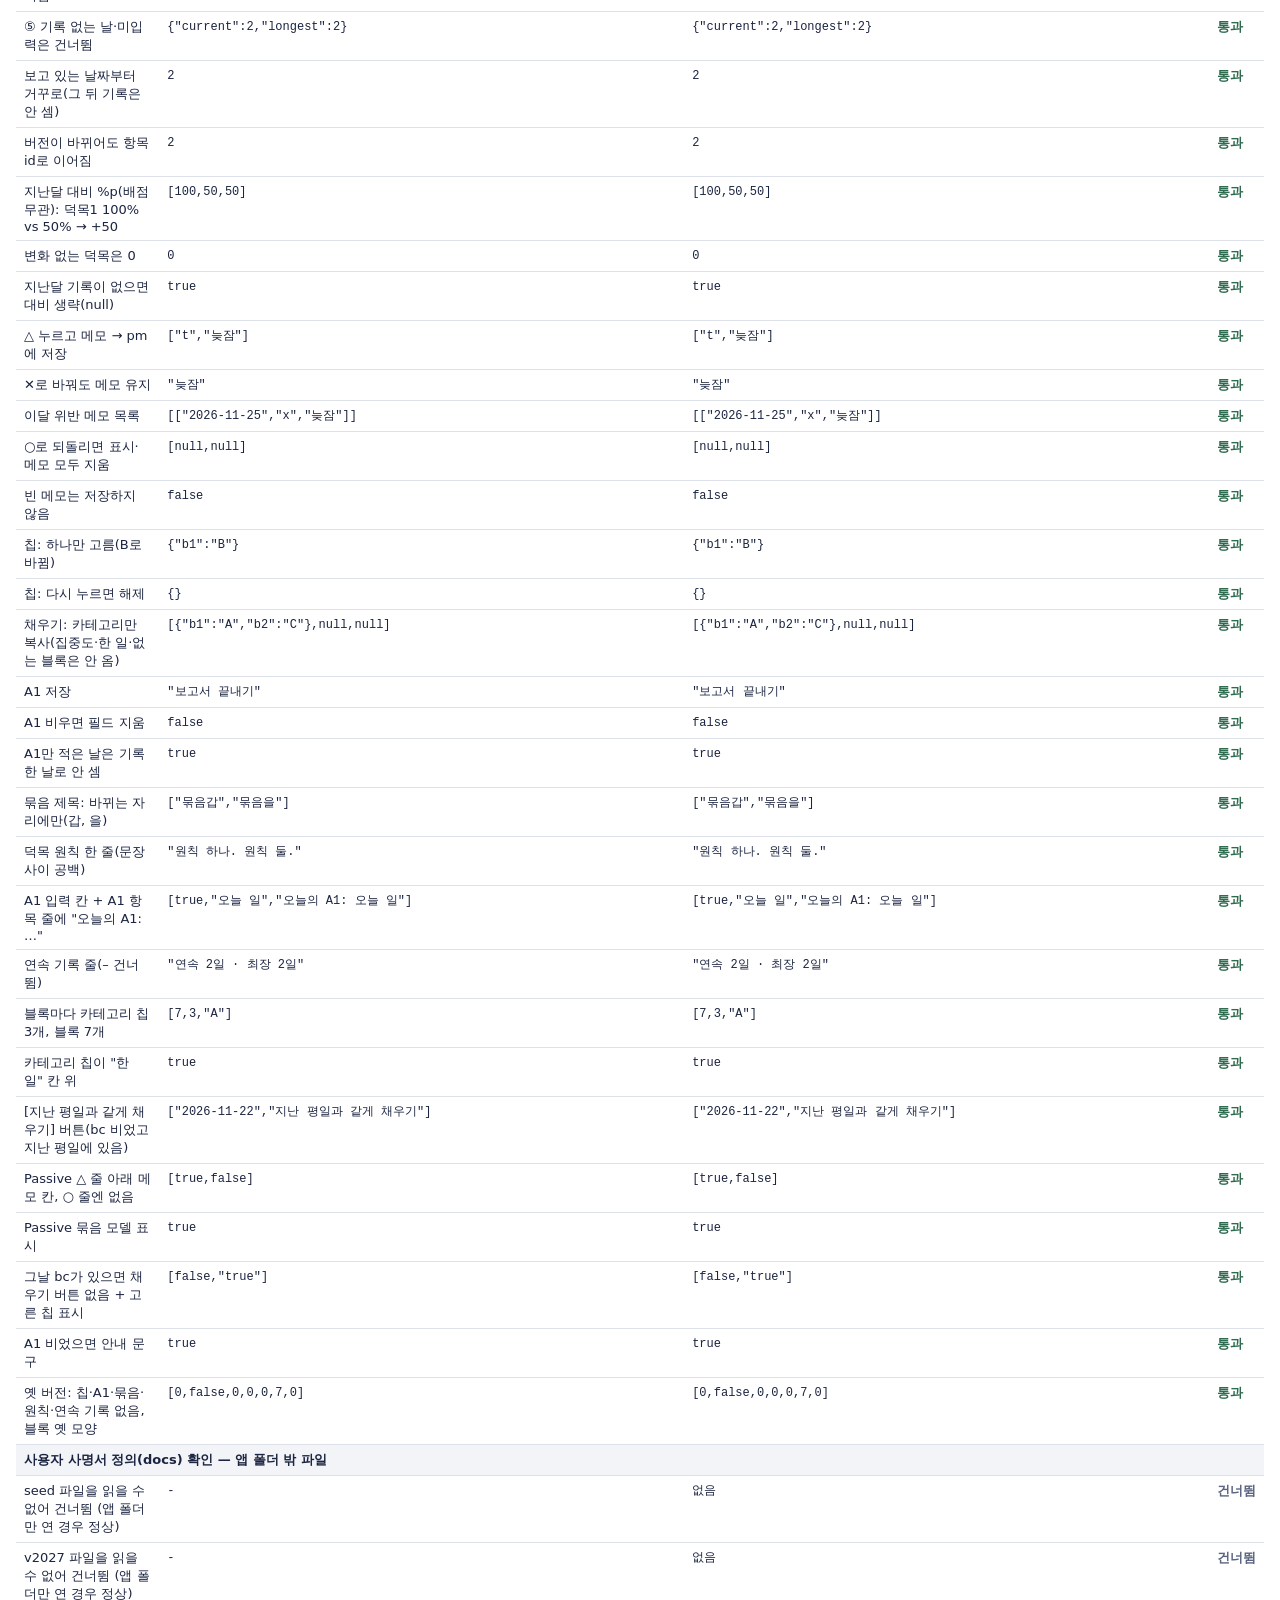
==== commit aae5d6f8: "Deploy v1.3.1" ====
--- a/tests.html
+++ b/tests.html
@@ -32,7 +32,8 @@
 <script type="module">
 import { scoreDay, tFromDay, tMark, scoreSnapshot } from './js/scoring.js';
 import { logicalToday, monday, addDays } from './js/format.js';
-import { streak, monthStats, virtueRates, verOf, backupReminder, isCreedOnly } from './js/stats.js';
+import { streak, monthStats, virtueRates, verOf, backupReminder, isCreedOnly, virtueRatesCompare, categoryTime, lastSameType, itemStreak, passiveNotes } from './js/stats.js';
+import { click as todayClick, input as todayInput } from './js/screens/today.js';
 import { renderCreed, hasCreed } from './js/creed.js';
 import { render as renderToday, creedCard } from './js/screens/today.js';
 import { normalizeVersion, validateVersion, weightWarnings, finalizeVersion, readImport, planMerge, canDeleteVersion, uniqueId, SAMPLE_VERSION } from './js/versions.js';
@@ -191,7 +192,8 @@
   const D = { '2026-11-01': { date: '2026-11-01', v: 'A', m: { a1: 'o' }, b: {}, p: {} }, '2026-11-02': { date: '2026-11-02', v: 'B', m: { a1: 'x', n1: 'o' }, b: {}, p: {} } };
   const st = monthStats(D, { A, B }, 'B', '2026-11', '2026-11-30');
   const vr = virtueRates(st.rec, B);
-  eq('같은 id 덕목 합산: (10+0)/(10+30)=25%', vr.map((x) => [x.id, Math.round(x.pct)]), [['k', 25], ['n', 100]]);
+  // v1.5: 달성률은 배점과 무관(받은 점수 ÷ 만점을 배점으로 나눠 합침) → ○ 하루 + ✕ 하루 = 50%
+  eq('같은 id 덕목 합산(배점 무관): (1+0)/(1+1)=50%', vr.map((x) => [x.id, Math.round(x.pct)]), [['k', 50], ['n', 100]]);
 });
 
 group('백업 알림 시점 (backupReminder)');
@@ -404,6 +406,152 @@
   eq('(3) creedCard 직접: creed 없는 버전 → 빈 결과', creedCard({ cur: 'x', creedOpen: null }, day('x'), OLD), '');
 });
 
+// ---------- v1.5: 2027 형식 새 필드 (중립 견본, 사명서 문구 없음) ----------
+group('v1.5 새 필드 (카테고리 · A1 · 연속 기록 · 묶음 · Passive 메모 · 달성률 대비)');
+const N27 = normalizeVersion({
+  ...clone(T26), id: 'N27', name: '시험 2027',
+  categories: [{ id: 'A', n: '일' }, { id: 'B', n: '공부' }, { id: 'C', n: '쉼' }],
+  mission: { paragraphs: ['문단1'], motto: '좌우명' }, weighting: { base: 6, pool: 46, note: '메모' }, extraTop: { keep: 1 },
+});
+N27.virtues[0].group = '묶음갑'; N27.virtues[1].group = '묶음갑'; N27.virtues[2].group = '묶음을';
+N27.virtues[0].creed = ['원칙 하나.', '원칙 둘.'];
+N27.virtues[3].items[0].streak = true;                       // i4a
+N27.virtues[5].items[1].kind = 'a1';                         // i6b
+N27.virtues[8].items[0].kind = 'combo';                      // i9a
+N27.virtues[7].items[0].menu = ['메뉴1', '메뉴2'];           // i8a
+N27.passive[0].model = '본보기';
+run('v15-score', () => {
+  const d = day({ v: 'N27', m: allO(), b: allBlocks() });
+  eq('a1·combo 항목도 보통 항목처럼 채점(전부 ○ + 블록 온전히 = 100)', r2(scoreDay(d, N27).pct), 100);
+  eq('a1 항목 ✕ → 보통 항목 ✕와 같은 점수', r2(scoreDay(day({ v: 'N27', m: { ...allO(), i6b: 'x' }, b: allBlocks() }), N27).pct), r2(scoreDay(day({ m: { ...allO(), i6b: 'x' }, b: allBlocks() }), T26).pct));
+  eq('combo 항목 – → 만점에서 빠짐', r2(scoreDay(day({ v: 'N27', m: { ...allO(), i9a: 'na' }, b: allBlocks() }), N27).pct), 100);
+  eq('새 필드(bc·a1·pm·menu)는 점수에 영향 없음', r2(scoreDay({ ...REF, v: 'T26', bc: { b1: 'A' }, a1: '일', pm: { p10a: 'm' }, menu: { i8a: ['x'] } }, T26).pct), 91.83);
+});
+run('v15-keep', () => {
+  // 모르는 필드 보존: 버전(최상위·덕목·항목·Passive·카테고리) — 형식 맞추기·새 버전 저장·버전 가져오기
+  const src = { ...clone(N27), virtues: clone(N27.virtues) };
+  src.virtues[0].foo = 'vf'; src.virtues[0].items[0].bar = 'ib'; src.passive[0].rules[0].baz = 'rb'; src.categories[0].color = 'red';
+  const pick = (V) => [V.mission, V.weighting, V.extraTop, V.categories, V.virtues[0].group, V.virtues[0].creed, V.virtues[0].foo, V.virtues[0].items[0].bar,
+    V.virtues[3].items[0].streak, V.virtues[5].items[1].kind, V.virtues[8].items[0].kind, V.virtues[7].items[0].menu, V.passive[0].model, V.passive[0].rules[0].baz];
+  const want = pick(src);
+  eq('normalizeVersion: 모르는 필드 모두 유지', pick(normalizeVersion(src)), want);
+  eq('새 버전 저장(finalizeVersion): 모두 유지', pick(finalizeVersion(clone(src), { id: 'z', created: 'c' })), want);
+  const vr = readImport(JSON.stringify(src));
+  eq('버전 가져오기(readImport → planMerge): 모두 유지', pick(planMerge({ versions: {}, days: {}, weeks: {}, months: {} }, { versions: { [src.id]: vr.version }, days: {} }).put.versions[0]), want);
+  // 백업 내보내기 모양(app/schema) → 다시 읽기
+  const dayX = { date: '2026-11-25', v: 'N27', m: {}, b: {}, p: { p10a: 't' }, bc: { b1: 'A' }, a1: '오늘 할 일', pm: { p10a: '메모' }, menu: { i8a: ['메뉴1'] }, futureField: 7, at: '2026-11-25T10:00:00Z' };
+  const bk = readImport(JSON.stringify({ app: 'jagyeongmun', schema: 1, current: 'N27', versions: { N27: src }, days: { '2026-11-25': dayX }, weeks: {}, months: {} }));
+  const pb = planMerge({ versions: {}, days: {}, weeks: {}, months: {} }, bk);
+  eq('백업 합치기: 기록의 bc·a1·pm·menu·모르는 필드 유지', (({ bc, a1, pm, menu, futureField }) => ({ bc, a1, pm, menu, futureField }))(pb.put.days[0]), { bc: { b1: 'A' }, a1: '오늘 할 일', pm: { p10a: '메모' }, menu: { i8a: ['메뉴1'] }, futureField: 7 });
+  eq('백업 합치기: 버전 모르는 필드 유지', pick(pb.put.versions[0]), want);
+  const art = readImport({ version: 'N27', days: { '2026-11-25': dayX }, weeks: {}, months: {} });
+  eq('아티팩트 합치기: 새 필드 유지', planMerge({ versions: { N27 }, days: {}, weeks: {}, months: {} }, art).put.days[0].bc, { b1: 'A' });
+  eq('덕목 원칙: 줄바꿈 글 → 문장 배열, 빈 줄 버림 / 비면 필드 없음', [normalizeVersion({ ...clone(T26), virtues: [{ ...clone(T26.virtues[0]), creed: '가.\n\n 나. ' }] }).virtues[0].creed, 'creed' in normalizeVersion({ ...clone(T26), virtues: [{ ...clone(T26.virtues[0]), creed: ['', ' '] }] }).virtues[0]], [['가.', '나.'], false]);
+  eq('카테고리 없는 버전은 필드 없음(기능 숨김)', 'categories' in normalizeVersion(clone(T26)), false);
+});
+run('v15-cat', () => {
+  // categoryTime: Σ(블록 T × 집중도). b1=6 b2=5 b3=3 b4=5 b5=4 b6=5 b7=5
+  const d1 = day({ date: '2026-11-02', v: 'N27', b: { b1: 'o', b2: 't', b3: 'x', b4: 'o' }, bc: { b1: 'A', b2: 'A', b3: 'B', b4: 'Z' } });
+  const d2 = day({ date: '2026-11-03', v: 'N27', b: { b1: 'o', b5: 'o' }, bc: { b5: 'C' } });
+  const d3 = day({ date: '2026-11-04', v: 'T26', b: { b1: 't' }, bc: { b1: 'B' } }); // 카테고리 없는 옛 버전 기록
+  const ct = categoryTime([{ d: d1, V: N27 }, { d: d2, V: N27 }, { d: d3, V: T26 }], N27);
+  eq('카테고리별 합: A=6+2.5, B=0(미흡)+3(옛 버전 기록도 id로), C=4, 미분류=5(모르는 Z)+6(안 고름)', ct.map((c) => [c.id, c.t]), [['A', 8.5], ['B', 3], ['C', 4], [null, 11]]);
+  eq('미분류 이름', ct[3].n, '미분류');
+  eq('기록 없으면 모두 0', categoryTime([], N27).map((c) => c.t), [0, 0, 0, 0]);
+  // lastSameType
+  const D = { '2026-11-02': { type: 'weekday', bc: { b1: 'A' } }, '2026-11-03': { type: 'weekday', bc: {} }, '2026-11-01': { type: 'weekend', bc: { b1: 'B' } }, '2026-10-30': { type: 'weekday', bc: { b2: 'C' } }, '2026-11-06': { type: 'weekday', bc: { b1: 'C' } } };
+  eq('같은 유형 최근 기록: 그날보다 앞선 날 중 bc 있는 가장 늦은 날', [lastSameType(D, '2026-11-05', 'weekday'), lastSameType(D, '2026-11-05', 'weekend'), lastSameType(D, '2026-11-02', 'weekday'), lastSameType(D, '2026-11-05', 'trip')], ['2026-11-02', '2026-11-01', '2026-10-30', null]);
+});
+run('v15-streak', () => {
+  const S = (marks) => Object.fromEntries(Object.entries(marks).map(([k, v]) => [k, { m: v === null ? {} : { i4a: v } }]));
+  eq('① ○가 이어지면 늘어남', itemStreak(S({ '2026-11-01': 'o', '2026-11-02': 'o', '2026-11-03': 'o' }), 'i4a', '2026-11-03'), { current: 3, longest: 3 });
+  eq('② △에서 끊김', itemStreak(S({ '2026-11-01': 'o', '2026-11-02': 't', '2026-11-03': 'o' }), 'i4a', '2026-11-03'), { current: 1, longest: 1 });
+  eq('③ ✕에서 끊김(최장은 전체에서)', itemStreak(S({ '2026-11-01': 'o', '2026-11-02': 'o', '2026-11-03': 'x', '2026-11-04': 'o' }), 'i4a', '2026-11-04'), { current: 1, longest: 2 });
+  eq('④ –(해당 없음)는 건너뜀', itemStreak(S({ '2026-11-01': 'o', '2026-11-02': 'na', '2026-11-03': 'o' }), 'i4a', '2026-11-03'), { current: 2, longest: 2 });
+  eq('⑤ 기록 없는 날·미입력은 건너뜀', itemStreak({ ...S({ '2026-11-01': 'o', '2026-11-02': null, '2026-11-05': 'o' }) }, 'i4a', '2026-11-06'), { current: 2, longest: 2 });
+  eq('보고 있는 날짜부터 거꾸로(그 뒤 기록은 안 셈)', itemStreak(S({ '2026-11-01': 'o', '2026-11-02': 'o', '2026-11-03': 'x', '2026-11-04': 'o' }), 'i4a', '2026-11-02').current, 2);
+  const mixed = { '2026-11-01': { v: 'T26', m: { i4a: 'o' } }, '2026-11-02': { v: 'N27', m: { i4a: 'o' } } };
+  eq('버전이 바뀌어도 항목 id로 이어짐', itemStreak(mixed, 'i4a', '2026-11-02').current, 2);
+});
+run('v15-rates', () => {
+  const now = [{ k: '2026-11-02', d: day({ v: 'N27', m: allO(), b: allBlocks() }), V: N27 }];
+  now[0].s = scoreDay(now[0].d, N27);
+  const pv = clone(N27); pv.virtues[0].pts = 40; // 지난달은 배점이 달랐다
+  const pd = day({ v: 'P', m: { ...allO(), i1a: 'x' }, b: allBlocks() });
+  const prev = [{ k: '2026-10-02', d: pd, V: pv, s: scoreDay(pd, pv) }];
+  const r = virtueRatesCompare(now, prev, N27);
+  eq('지난달 대비 %p(배점 무관): 덕목1 100% vs 50% → +50', [Math.round(r[0].pct), Math.round(r[0].prev), Math.round(r[0].delta)], [100, 50, 50]);
+  eq('변화 없는 덕목은 0', Math.round(r[1].delta), 0);
+  eq('지난달 기록이 없으면 대비 생략(null)', virtueRatesCompare(now, [], N27).every((x) => x.delta === null && x.prev === null), true);
+});
+run('v15-pm', () => {
+  // Passive 메모: 오늘 화면 실제 처리기로 저장·삭제
+  const S = { cur: '2026-11-25', creedOpen: null, data: { versions: { N27 }, days: {}, weeks: {}, months: {}, settings: { cur: 'N27' } } };
+  const blank = () => ({ date: S.cur, v: 'N27', type: 'weekday', m: {}, b: {}, bt: {}, p: {}, tAdj: 0, tOverride: null });
+  const ctx = { S, today: () => S.cur, curId: () => 'N27', curV: () => N27, getDay: (k) => S.data.days[k] || blank(), verOfDay: () => ({ V: N27, missing: false }),
+    editDay(fn) { const d = clone(this.getDay(S.cur)); fn(d); S.data.days[S.cur] = d; }, render() {}, flushAll() {}, go() {} };
+  const btn = (ds) => ({ dataset: ds });
+  todayClick(btn({ pass: 'p10a', val: 't' }), ctx);
+  todayInput({ dataset: { pm: 'p10a' }, value: '늦잠' }, ctx);
+  eq('△ 누르고 메모 → pm에 저장', [S.data.days[S.cur].p.p10a, S.data.days[S.cur].pm.p10a], ['t', '늦잠']);
+  todayClick(btn({ pass: 'p10a', val: 'x' }), ctx);
+  eq('✕로 바꿔도 메모 유지', S.data.days[S.cur].pm.p10a, '늦잠');
+  eq('이달 위반 메모 목록', passiveNotes([{ k: S.cur, d: S.data.days[S.cur], V: N27 }]).map((x) => [x.date, x.mark, x.memo]), [['2026-11-25', 'x', '늦잠']]);
+  todayClick(btn({ pass: 'p10a', val: 'o' }), ctx);
+  eq('○로 되돌리면 표시·메모 모두 지움', [S.data.days[S.cur].p.p10a, (S.data.days[S.cur].pm || {}).p10a], [undefined, undefined]);
+  todayInput({ dataset: { pm: 'p10b' }, value: '  ' }, ctx);
+  eq('빈 메모는 저장하지 않음', 'p10b' in (S.data.days[S.cur].pm || {}), false);
+  // 카테고리 칩: 하나만, 다시 누르면 해제 / 지난 같은 유형 채우기(카테고리만)
+  todayClick(btn({ bc: 'b1', cat: 'A' }), ctx); todayClick(btn({ bc: 'b1', cat: 'B' }), ctx);
+  eq('칩: 하나만 고름(B로 바뀜)', S.data.days[S.cur].bc, { b1: 'B' });
+  todayClick(btn({ bc: 'b1', cat: 'B' }), ctx);
+  eq('칩: 다시 누르면 해제', S.data.days[S.cur].bc, {});
+  S.data.days['2026-11-24'] = { date: '2026-11-24', v: 'N27', type: 'weekday', m: { i1a: 'o' }, b: { b1: 'o' }, bt: { b1: '어제 한 일' }, p: {}, bc: { b1: 'A', b2: 'C', old: 'B' } };
+  todayClick(btn({ bcfill: '2026-11-24' }), ctx);
+  const t = S.data.days[S.cur];
+  eq('채우기: 카테고리만 복사(집중도·한 일·없는 블록은 안 옴)', [t.bc, t.b.b1, (t.bt || {}).b1], [{ b1: 'A', b2: 'C' }, undefined, undefined]);
+  // A1 저장·지우기
+  todayInput({ dataset: { a1: '1' }, value: '보고서 끝내기' }, ctx);
+  eq('A1 저장', S.data.days[S.cur].a1, '보고서 끝내기');
+  todayInput({ dataset: { a1: '1' }, value: '' }, ctx);
+  eq('A1 비우면 필드 지움', 'a1' in S.data.days[S.cur], false);
+  eq('A1만 적은 날은 기록한 날로 안 셈', isCreedOnly({ date: 'x', v: 'N27', m: {}, b: {}, p: {}, bt: {}, a1: '할 일' }), true);
+});
+run('v15-render', () => {
+  const S = { cur: '2026-11-25', creedOpen: null, data: { versions: { N27, T26 }, days: {}, weeks: {}, months: {}, settings: { cur: 'N27' } } };
+  const mk = (V) => ({ S, curId: () => V.id, curV: () => V, today: () => S.cur,
+    getDay: (k) => S.data.days[k] || { date: k, v: V.id, type: 'weekday', m: {}, b: {}, bt: {}, p: {}, tAdj: 0, tOverride: null, memo: '', line: '' },
+    verOfDay: (d) => ({ V: S.data.versions[d.v] || V, missing: false }) });
+  S.data.days = {
+    '2026-11-22': { date: '2026-11-22', v: 'N27', type: 'weekday', m: { i4a: 'o' }, b: {}, p: {}, bc: { b1: 'A' } },
+    '2026-11-23': { date: '2026-11-23', v: 'N27', type: 'weekday', m: { i4a: 'na' }, b: {}, p: {} },
+    '2026-11-24': { date: '2026-11-24', v: 'N27', type: 'weekday', m: { i4a: 'o' }, b: {}, p: {} },
+    '2026-11-25': { date: '2026-11-25', v: 'N27', type: 'weekday', m: {}, b: { b1: 'o' }, bt: {}, p: { p11a: 't' }, a1: '오늘 일' },
+  };
+  const box = document.createElement('div');
+  box.innerHTML = renderToday(mk(N27));
+  const q = (s) => box.querySelector(s), qa = (s) => [...box.querySelectorAll(s)];
+  eq('묶음 제목: 바뀌는 자리에만(갑, 을)', qa('.grp').map((e) => e.textContent), ['묶음갑', '묶음을']);
+  eq('덕목 원칙 한 줄(문장 사이 공백)', q('.vcreed').textContent, '원칙 하나. 원칙 둘.');
+  eq('A1 입력 칸 + A1 항목 줄에 "오늘의 A1: …"', [!!q('[data-a1]'), q('[data-a1]').value, q('#a1Line').textContent], [true, '오늘 일', '오늘의 A1: 오늘 일']);
+  eq('연속 기록 줄(– 건너뜀)', q('.stk').textContent, '연속 2일 · 최장 2일');
+  eq('블록마다 카테고리 칩 3개, 블록 7개', [qa('.blk.wc').length, qa('.blk.wc')[0].querySelectorAll('.cat').length, qa('.blk.wc')[0].querySelector('.cat b').textContent], [7, 3, 'A']);
+  eq('카테고리 칩이 "한 일" 칸 위', qa('.blk.wc')[0].querySelector('.cats').compareDocumentPosition(qa('.blk.wc')[0].querySelector('input')) === Node.DOCUMENT_POSITION_FOLLOWING, true);
+  eq('[지난 평일과 같게 채우기] 버튼(bc 비었고 지난 평일에 있음)', q('[data-bcfill]') && [q('[data-bcfill]').dataset.bcfill, q('[data-bcfill]').textContent], ['2026-11-22', '지난 평일과 같게 채우기']);
+  eq('Passive △ 줄 아래 메모 칸, ○ 줄엔 없음', [!!q('[data-pm="p11a"]'), !!q('[data-pm="p10a"]')], [true, false]);
+  eq('Passive 묶음 모델 표시', box.querySelectorAll('details.pass .vh .meta')[0].textContent.includes('본보기'), true);
+  S.data.days['2026-11-25'].bc = { b2: 'B' };
+  box.innerHTML = renderToday(mk(N27));
+  eq('그날 bc가 있으면 채우기 버튼 없음 + 고른 칩 표시', [!!q('[data-bcfill]'), q('[data-bc="b2"][data-cat="B"]').getAttribute('aria-pressed')], [false, 'true']);
+  S.data.days['2026-11-25'].a1 = '';
+  box.innerHTML = renderToday(mk(N27));
+  eq('A1 비었으면 안내 문구', q('#a1Line').textContent.startsWith('아침에 A1을 적지 않았습니다'), true);
+  // 옛 버전(새 필드 없음): 모두 숨김, 화면 그대로
+  S.data.days = { '2026-11-25': { date: '2026-11-25', v: 'T26', type: 'weekday', m: {}, b: {}, bt: {}, p: { p10a: 't' } } };
+  box.innerHTML = renderToday(mk(T26));
+  eq('옛 버전: 칩·A1·묶음·원칙·연속 기록 없음, 블록 옛 모양', [qa('.cat').length, !!q('[data-a1]'), qa('.grp').length, qa('.vcreed').length, qa('.stk').length, qa('.blk').length, qa('.blk.wc').length], [0, false, 0, 0, 0, 7, 0]);
+});
+
 // 사용자 사명서(docs\seed-2026-beta.json)로 확인: 프로젝트 폴더 전체를 열었을 때만(앱 폴더만 열면 건너뜀)
 group('사용자 사명서 정의(docs) 확인 — 앱 폴더 밖 파일');
 try {
@@ -418,6 +566,31 @@
 } catch (e) {
   skip++; line('seed 파일을 읽을 수 없어 건너뜀 (앱 폴더만 연 경우 정상)', '-', String(e.message || e), '건너뜀', 'skip');
 }
+// 2027 사명서(docs\v2027.json): 결과는 참·거짓과 숫자만 보인다(문구를 표에 내지 않음)
+try {
+  const res = await fetch('../docs/v2027.json', { cache: 'no-store' });
+  if (!res.ok) throw new Error('없음');
+  const raw = JSON.parse(await res.text());
+  const r = readImport(JSON.stringify(raw));
+  const V = normalizeVersion(r.version);
+  eq('v2027: 버전 정의로 읽힘 + 검사 통과', [r.kind, validateVersion(V).length], ['version', 0]);
+  const items = V.virtues.flatMap((v) => v.items);
+  const o = Object.fromEntries(items.filter((i) => i.kind !== 'time').map((i) => [i.id, 'o']));
+  const b = Object.fromEntries(V.blocks.map((x) => [x.id, 'o']));
+  eq('v2027: 전부 ○ + 블록 전부 온전히 = 100', r2(scoreDay({ m: o, b, p: {} }, V).pct), 100);
+  const sNa = scoreDay({ m: { ...o, i8c: 'na' }, b, p: {} }, V);
+  eq('v2027: i8c를 –로 빼면 97.6 / 97.6 = 100', [r2(sNa.raw), r2(sNa.max), r2(sNa.pct)], [97.6, 97.6, 100]);
+  const F = finalizeVersion(clone(raw), { id: raw.id, created: raw.created, from: raw.from });
+  const same = (a, b) => JSON.stringify(a) === JSON.stringify(b);
+  eq('v2027: 새 버전 저장 모양에서도 새 필드 그대로(mission·weighting·categories·덕목 group/creed·항목 kind/streak/menu·Passive model)', [
+    same(F.mission, raw.mission), same(F.weighting, raw.weighting), same(F.categories, raw.categories),
+    raw.virtues.every((v, i) => same(F.virtues[i].group, v.group) && same(F.virtues[i].creed, v.creed)),
+    raw.virtues.every((v, i) => v.items.every((it, k) => same(F.virtues[i].items[k].kind, it.kind) && same(F.virtues[i].items[k].streak, it.streak) && same(F.virtues[i].items[k].menu, it.menu))),
+    raw.passive.every((g, i) => same(F.passive[i].model, g.model)), same(F.creed, raw.creed)], [true, true, true, true, true, true, true]);
+  eq('v2027: 카테고리 6 · a1 항목 1 · combo 1 · 연속 기록 항목 2', [V.categories.length, items.filter((i) => i.kind === 'a1').length, items.filter((i) => i.kind === 'combo').length, items.filter((i) => i.streak).length], [6, 1, 1, 2]);
+} catch (e) {
+  skip++; line('v2027 파일을 읽을 수 없어 건너뜀 (앱 폴더만 연 경우 정상)', '-', String(e.message || e), '건너뜀', 'skip');
+}
 
 const sum = document.getElementById('summary');
 sum.textContent = `${fail ? '실패 있음' : '전부 통과'} · 통과 ${pass} · 실패 ${fail}${skip ? ` · 건너뜀 ${skip}` : ''}`;
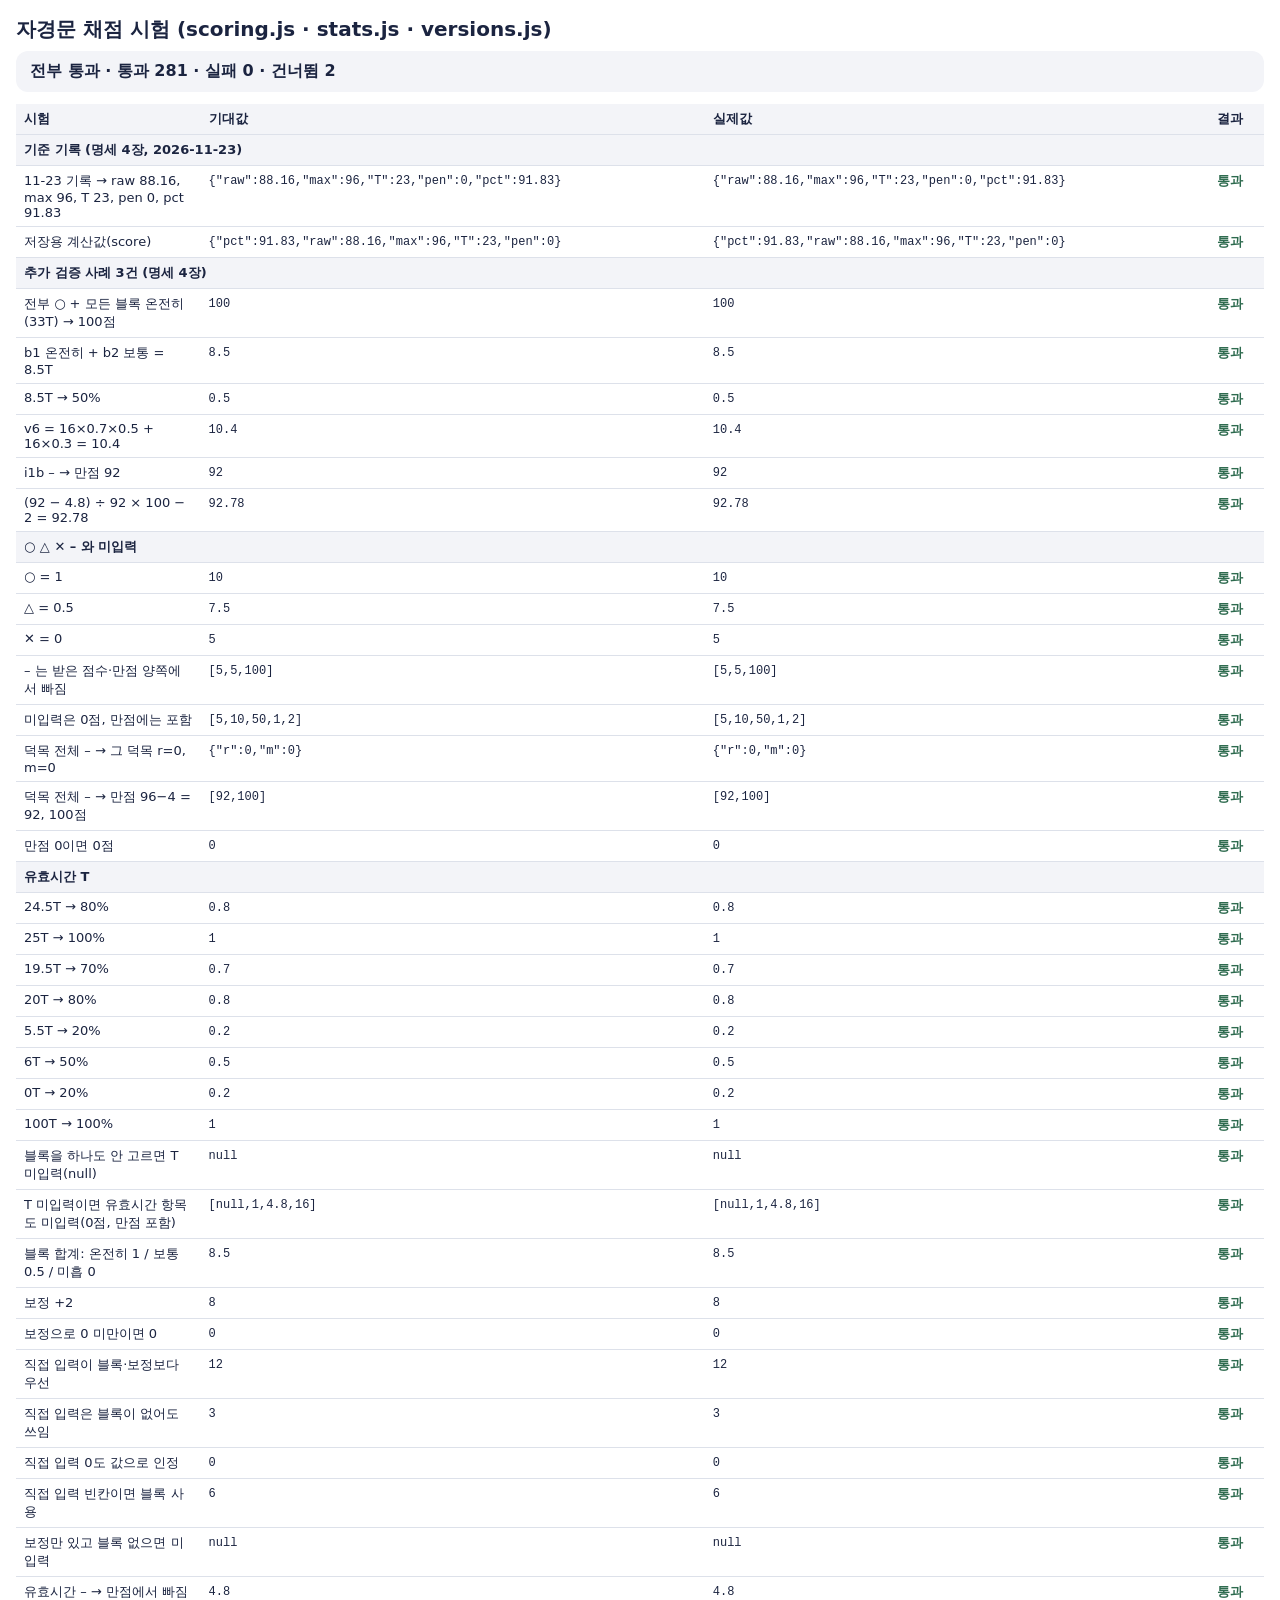
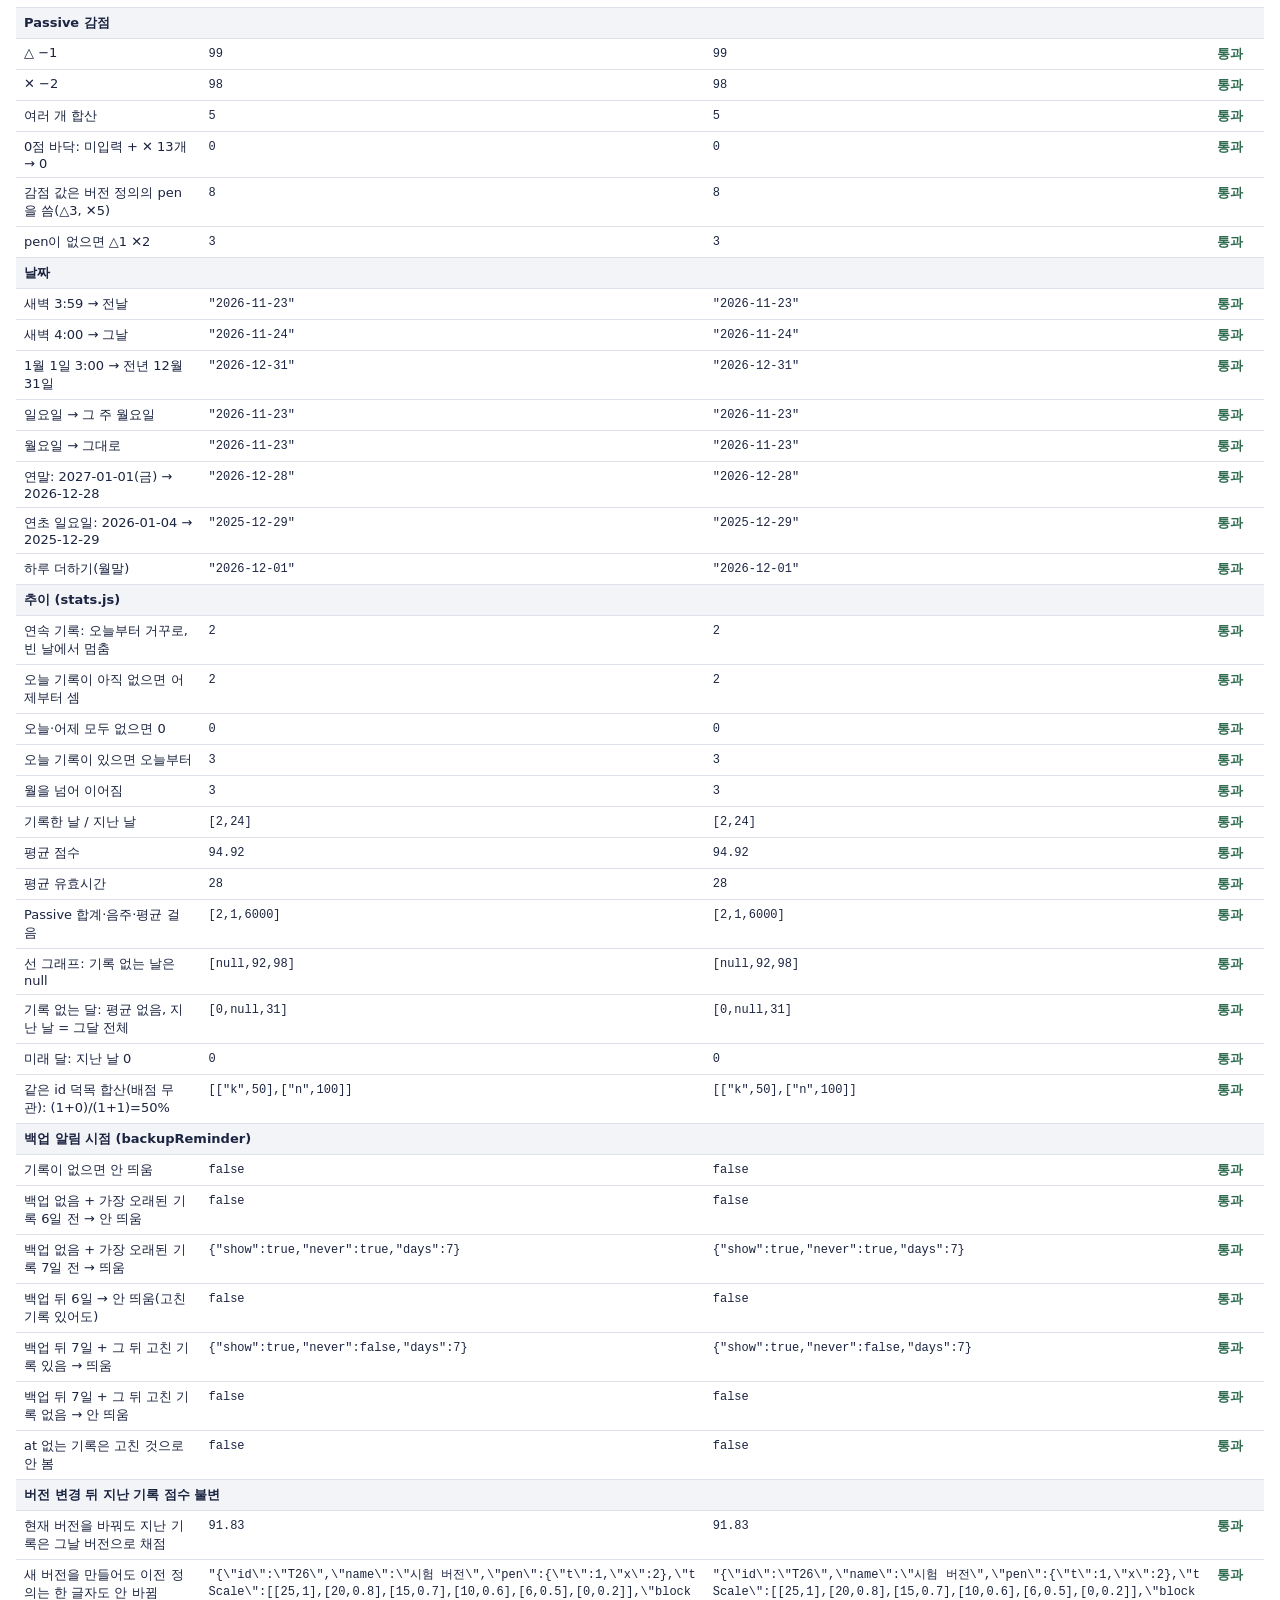
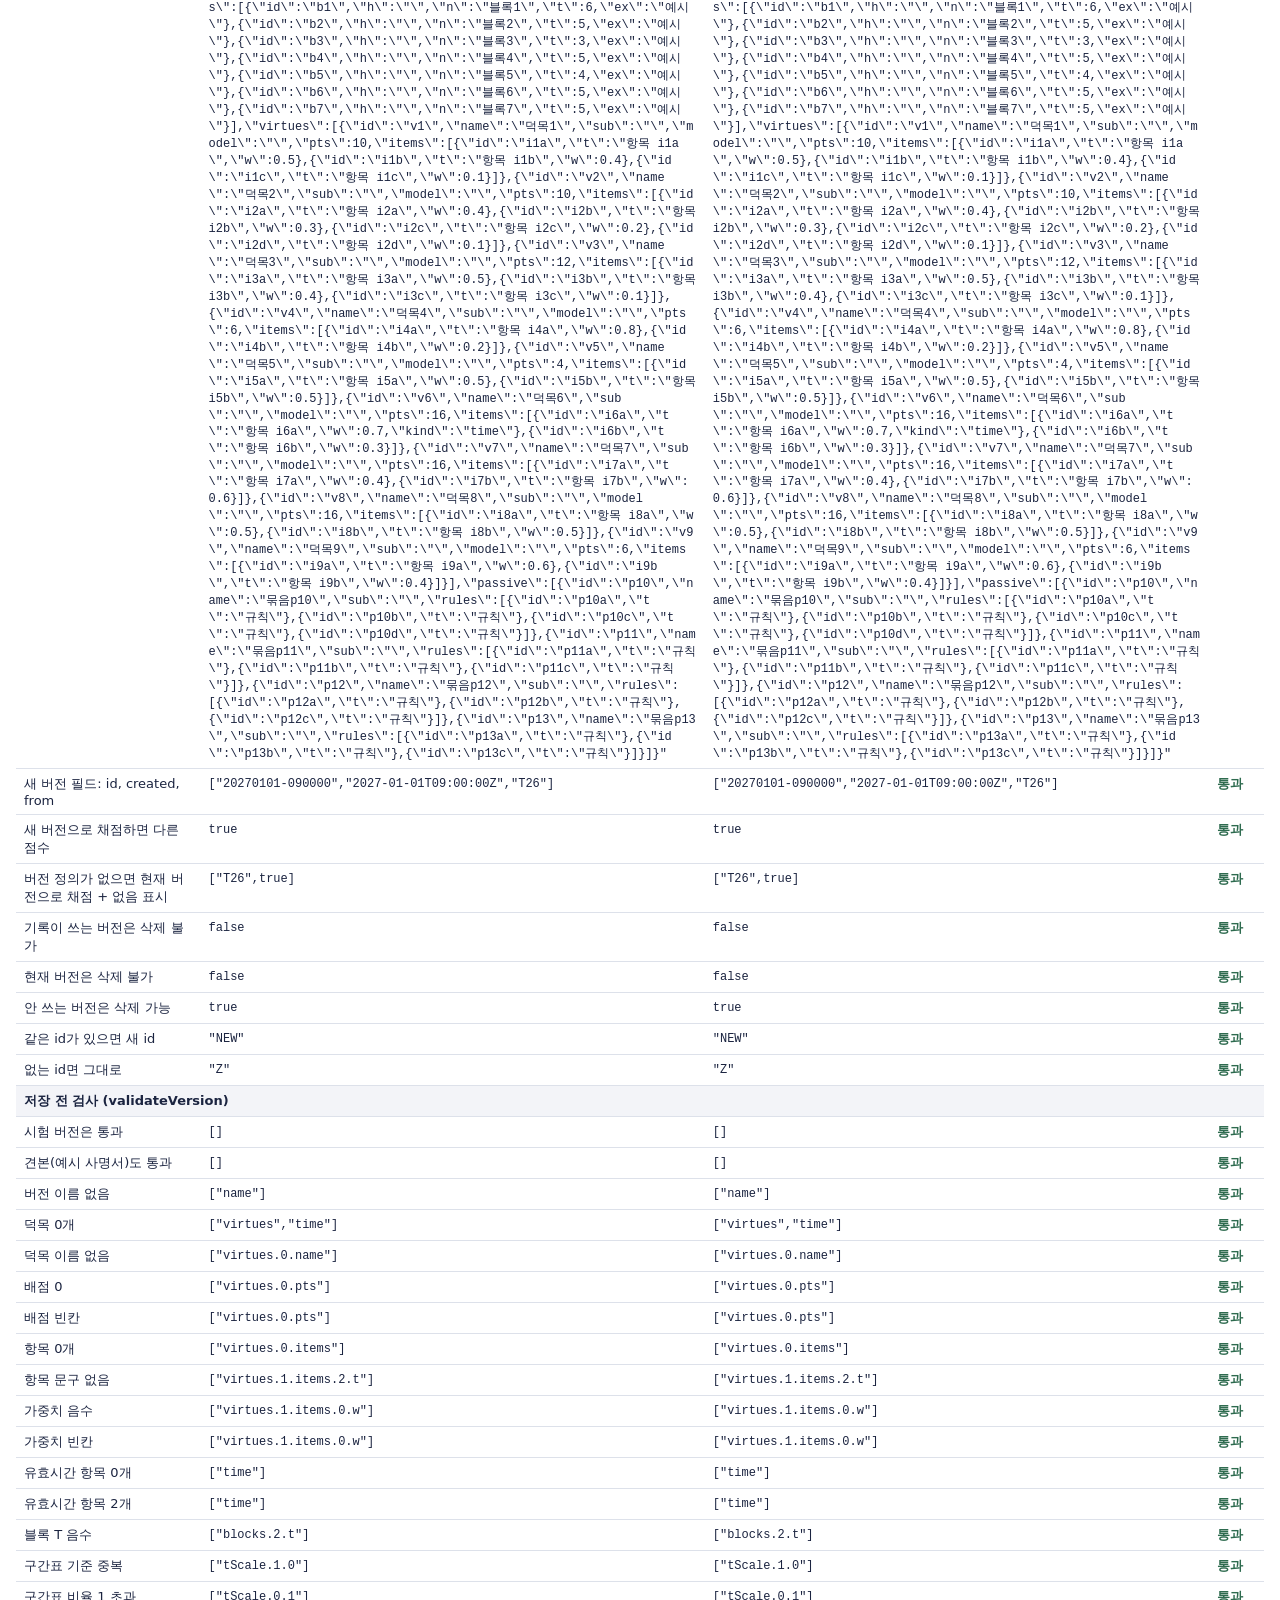
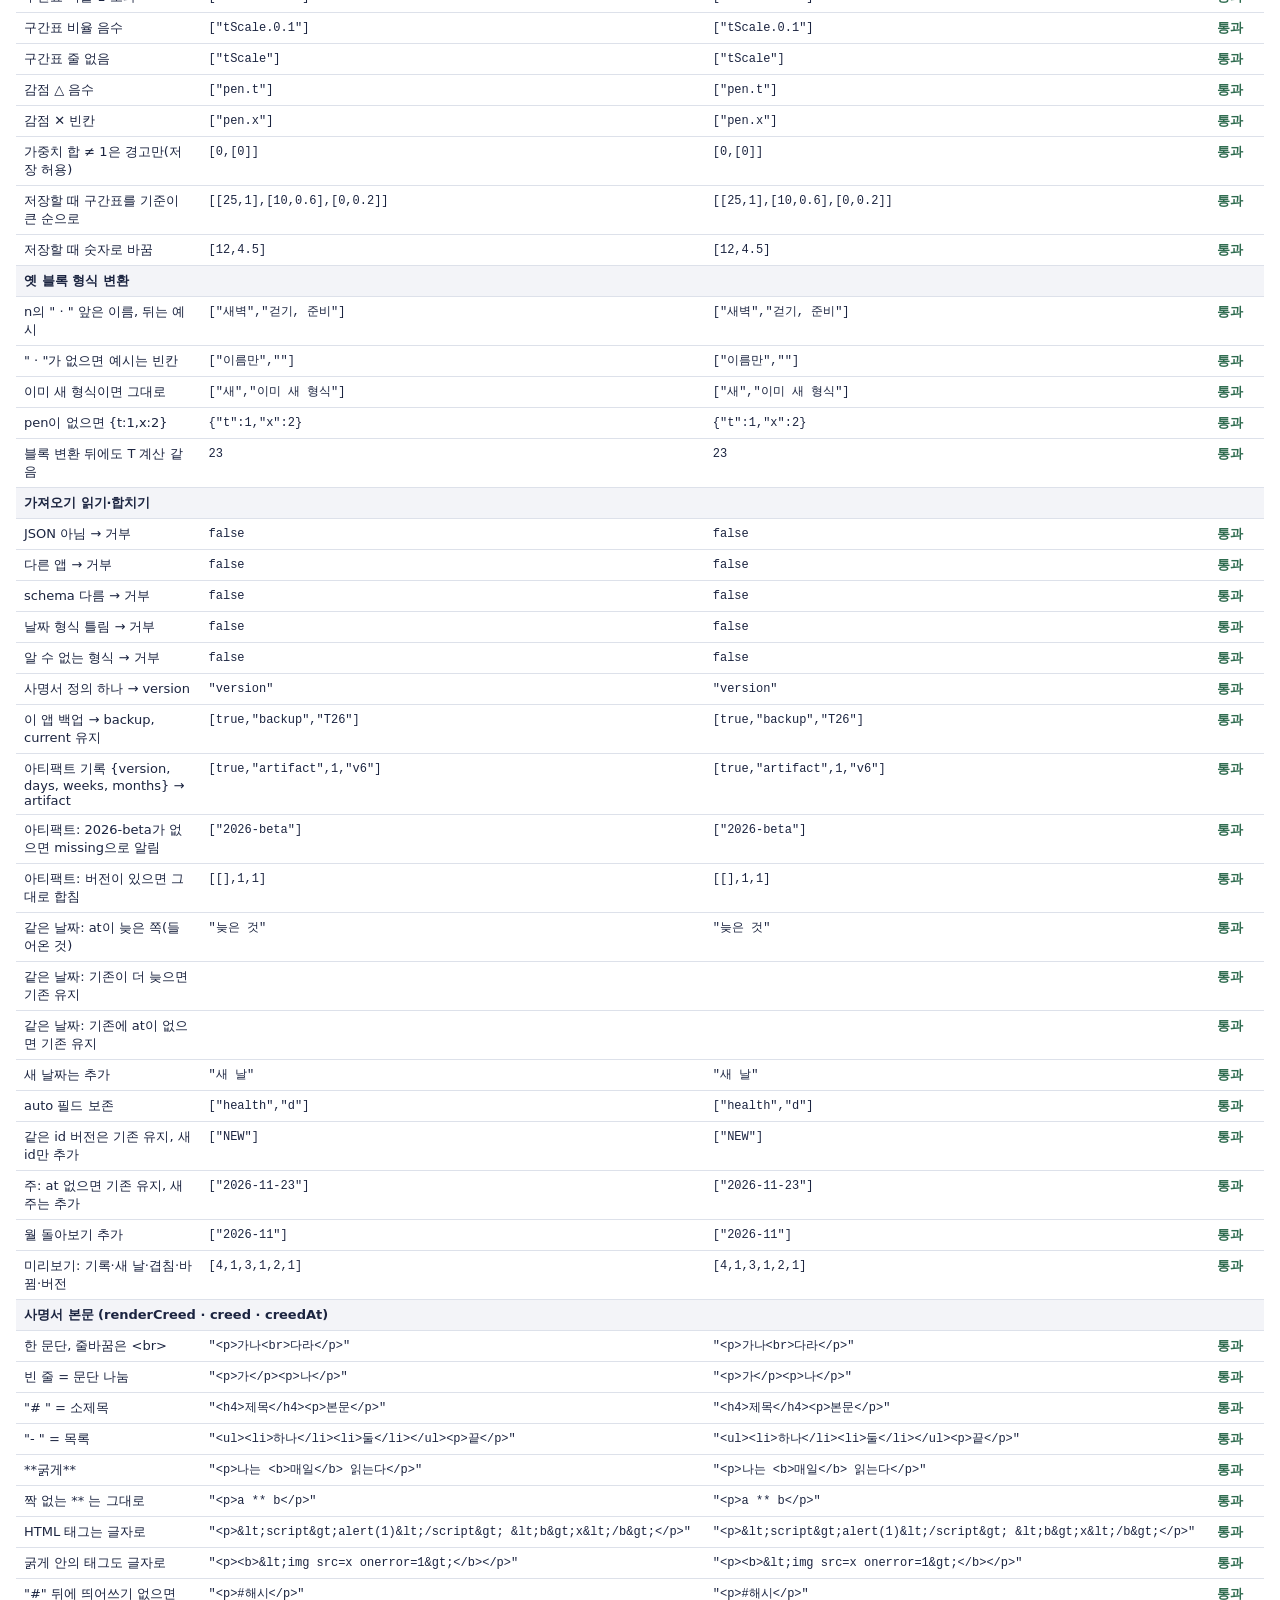
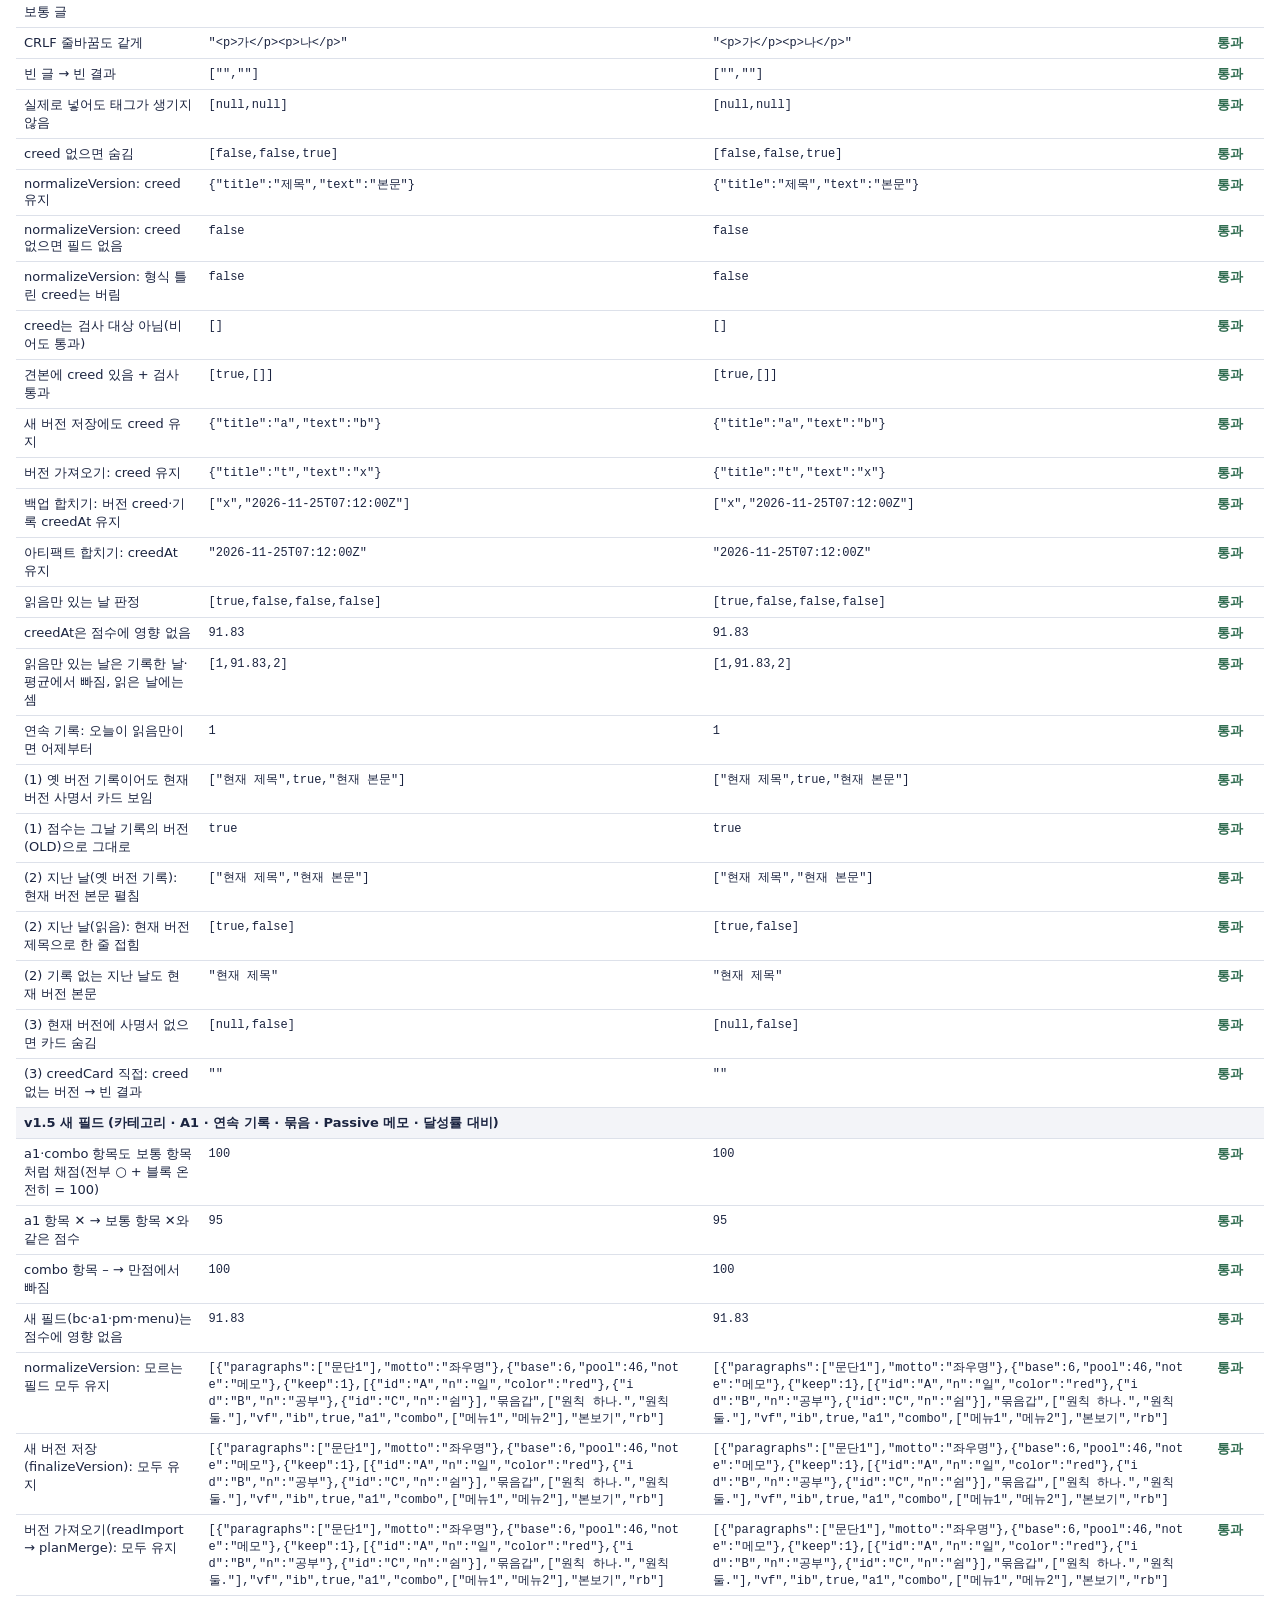
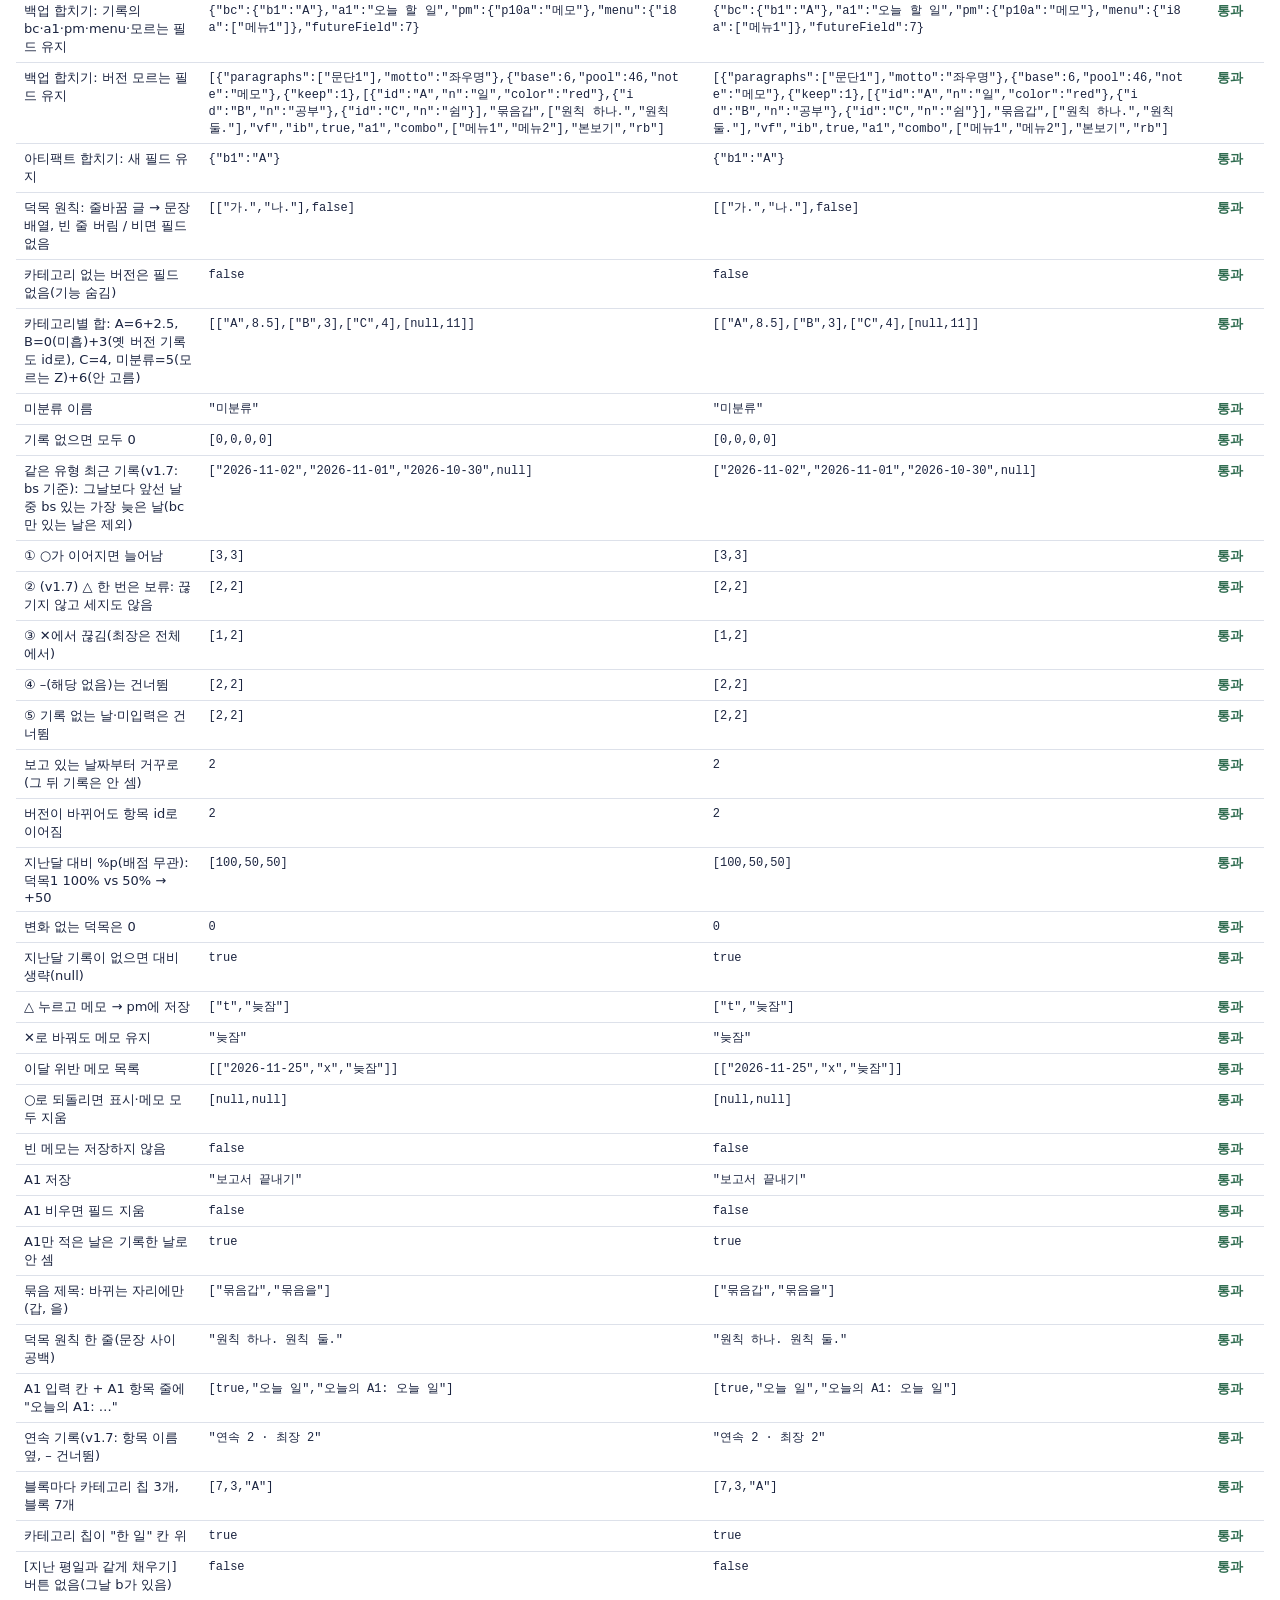
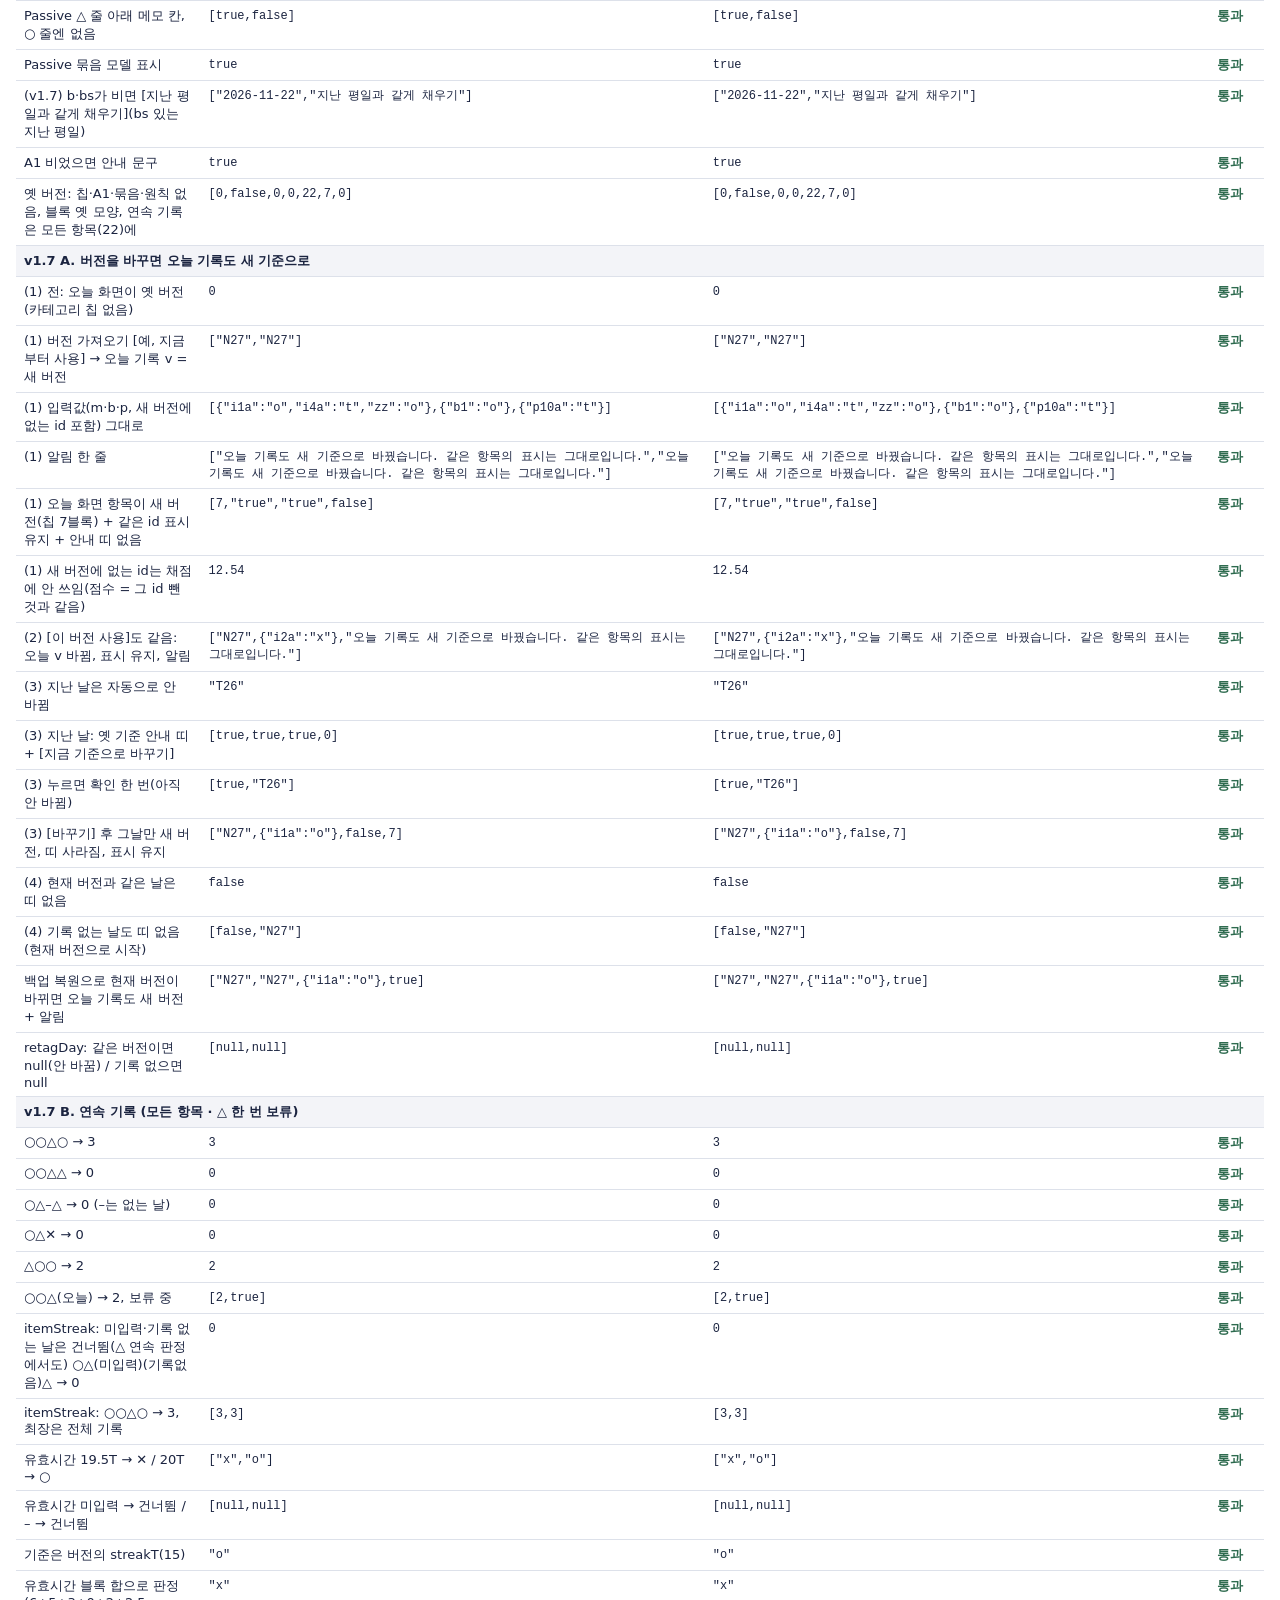
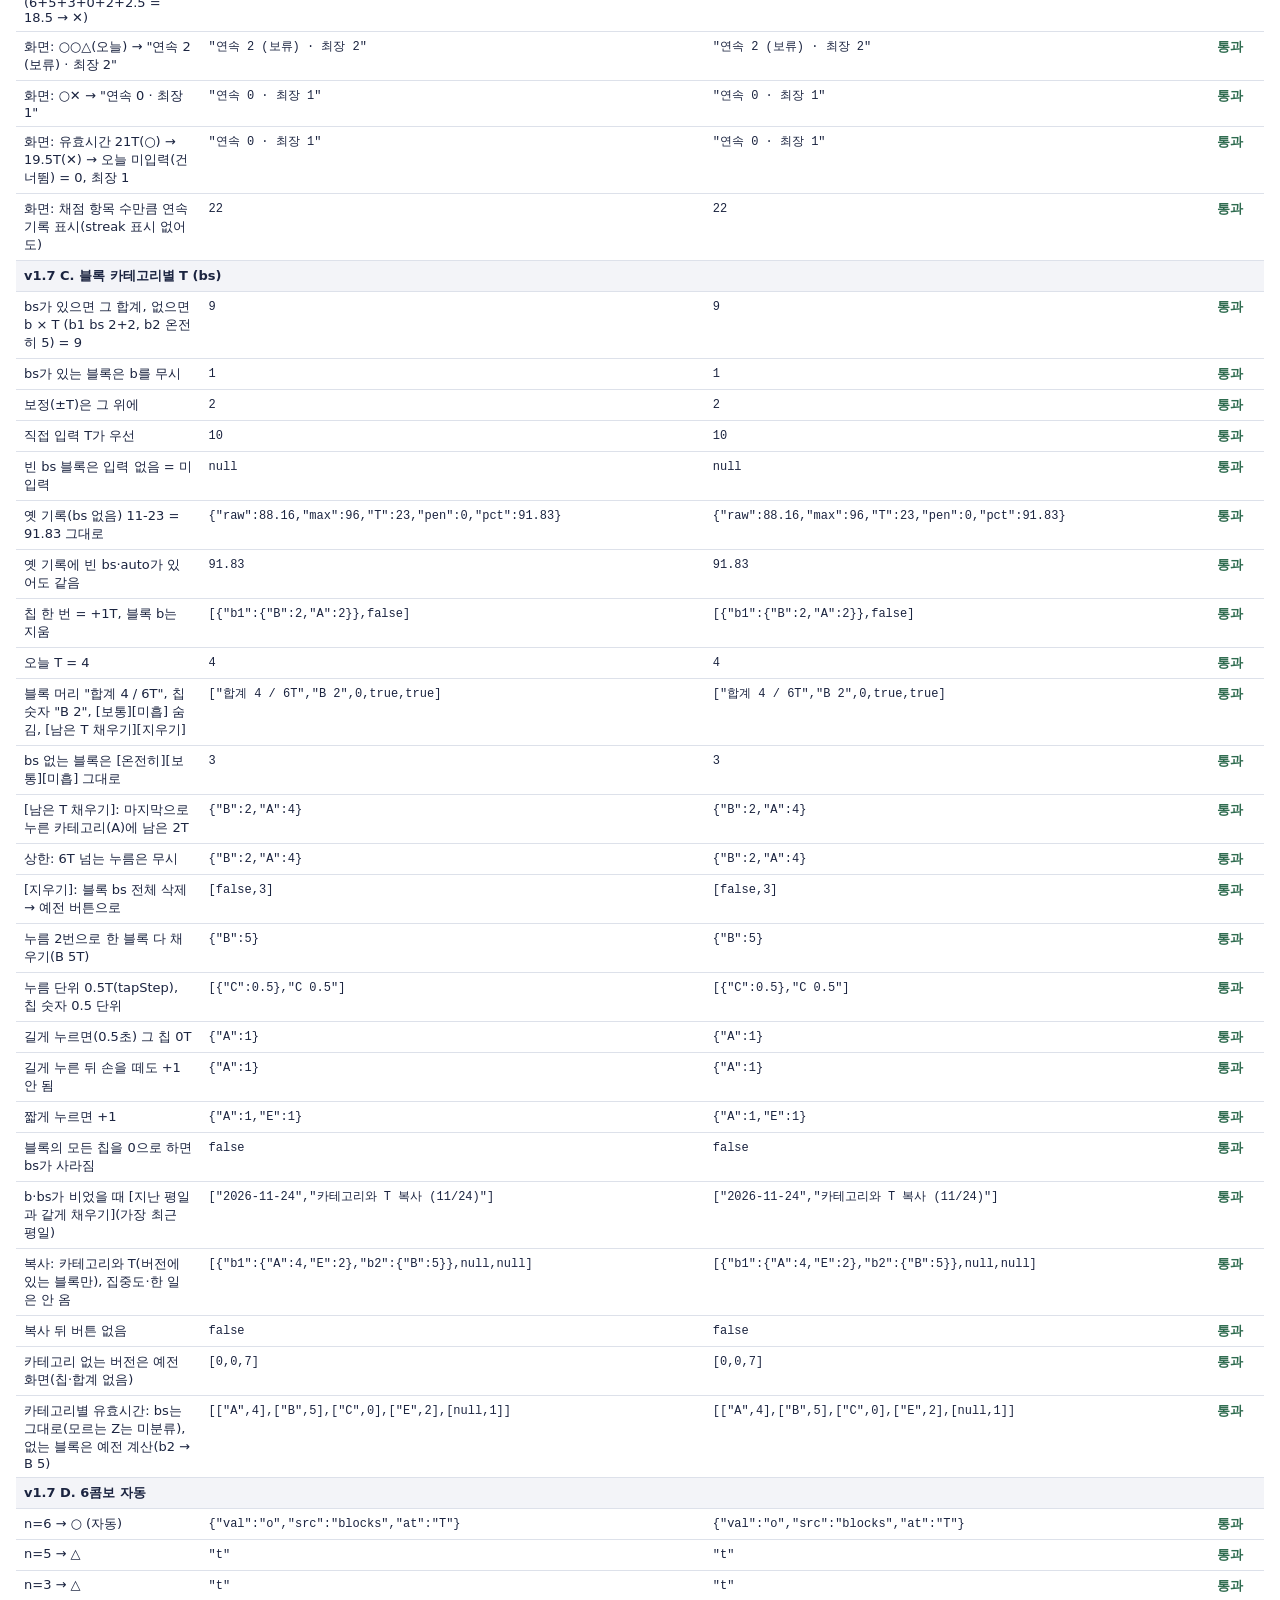
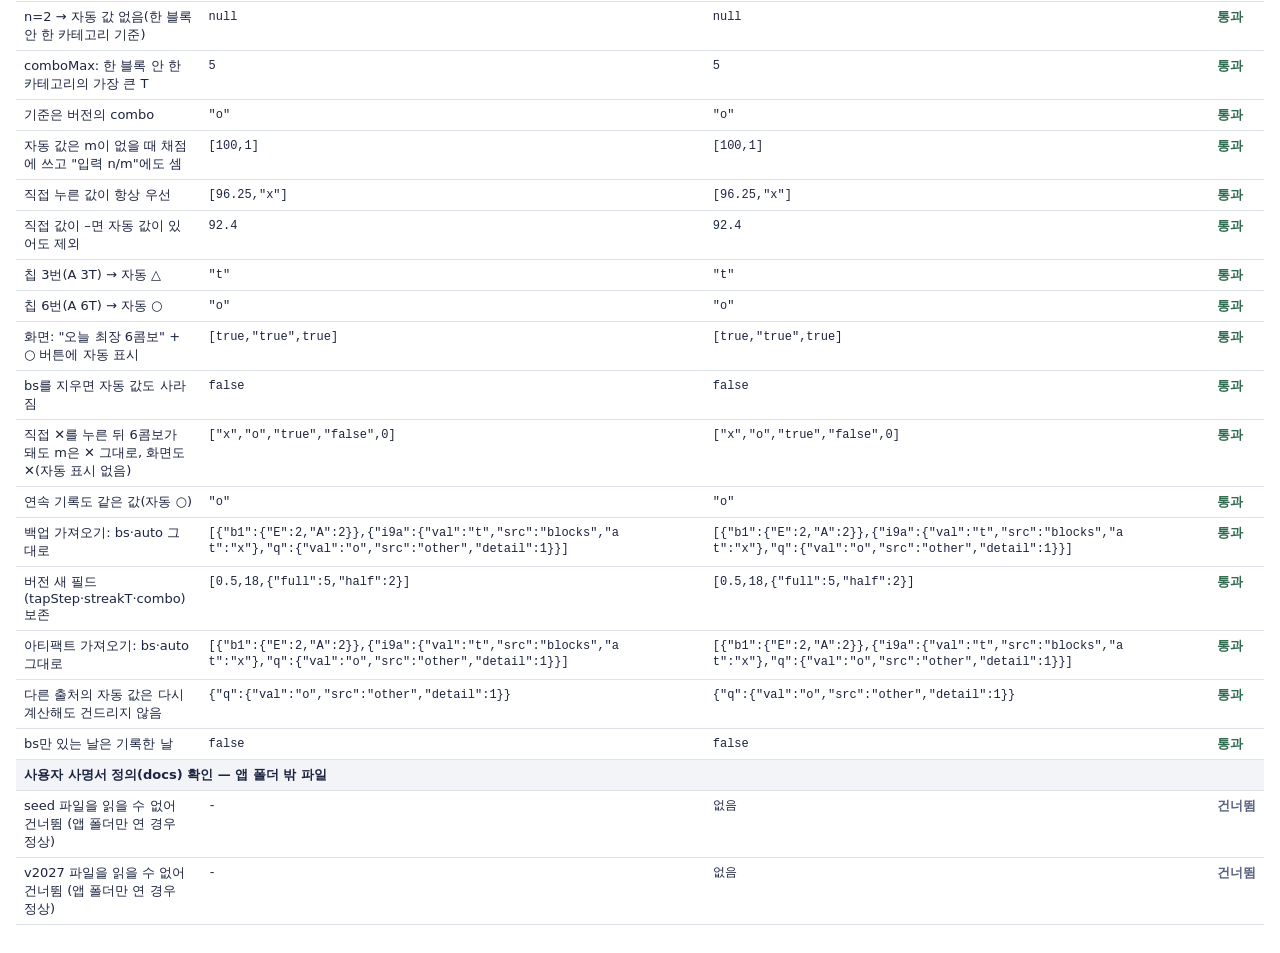
==== commit 04220468: "Deploy v1.4.0" ====
--- a/tests.html
+++ b/tests.html
@@ -30,13 +30,15 @@
   <tbody id="rows"></tbody>
 </table>
 <script type="module">
-import { scoreDay, tFromDay, tMark, scoreSnapshot } from './js/scoring.js';
+import { scoreDay, tFromDay, tMark, scoreSnapshot, applyAuto, itemMark, comboMax, markOf } from './js/scoring.js';
 import { logicalToday, monday, addDays } from './js/format.js';
-import { streak, monthStats, virtueRates, verOf, backupReminder, isCreedOnly, virtueRatesCompare, categoryTime, lastSameType, itemStreak, passiveNotes } from './js/stats.js';
-import { click as todayClick, input as todayInput } from './js/screens/today.js';
+import { streak, monthStats, virtueRates, verOf, backupReminder, isCreedOnly, virtueRatesCompare, categoryTime, lastSameType, itemStreak, passiveNotes, streakRun } from './js/stats.js';
+import { click as todayClick, input as todayInput, pointerdown as todayDown, pointerup as todayUp, LONG_MS } from './js/screens/today.js';
+import { click as impClick } from './js/screens/importer.js';
+import { click as setupClick } from './js/screens/setup.js';
 import { renderCreed, hasCreed } from './js/creed.js';
 import { render as renderToday, creedCard } from './js/screens/today.js';
-import { normalizeVersion, validateVersion, weightWarnings, finalizeVersion, readImport, planMerge, canDeleteVersion, uniqueId, SAMPLE_VERSION } from './js/versions.js';
+import { normalizeVersion, validateVersion, weightWarnings, finalizeVersion, readImport, planMerge, canDeleteVersion, uniqueId, SAMPLE_VERSION, retagDay, RETAG_MSG } from './js/versions.js';
 
 const rows = document.getElementById('rows');
 let pass = 0, fail = 0, skip = 0;
@@ -59,6 +61,8 @@
 const clone = (o) => JSON.parse(JSON.stringify(o));
 const r2 = (x) => Math.round(x * 100) / 100;
 function run(name, fn) { try { fn(); } catch (err) { eq(`${name} (예외)`, String(err && err.stack || err), '예외 없음'); } }
+async function runA(name, fn) { try { await fn(); } catch (err) { eq(`${name} (예외)`, String(err && err.stack || err), '예외 없음'); } }
+const wait = (ms) => new Promise((r) => setTimeout(r, ms));
 
 // 중립 시험용 버전: 2026-beta와 id·배점·가중치·블록 T·구간표·규칙 수가 같고 문구는 중립(사명서 문구 없음)
 const PTS = [10, 10, 12, 6, 4, 16, 16, 16, 6];
@@ -459,16 +463,18 @@
   eq('미분류 이름', ct[3].n, '미분류');
   eq('기록 없으면 모두 0', categoryTime([], N27).map((c) => c.t), [0, 0, 0, 0]);
   // lastSameType
-  const D = { '2026-11-02': { type: 'weekday', bc: { b1: 'A' } }, '2026-11-03': { type: 'weekday', bc: {} }, '2026-11-01': { type: 'weekend', bc: { b1: 'B' } }, '2026-10-30': { type: 'weekday', bc: { b2: 'C' } }, '2026-11-06': { type: 'weekday', bc: { b1: 'C' } } };
-  eq('같은 유형 최근 기록: 그날보다 앞선 날 중 bc 있는 가장 늦은 날', [lastSameType(D, '2026-11-05', 'weekday'), lastSameType(D, '2026-11-05', 'weekend'), lastSameType(D, '2026-11-02', 'weekday'), lastSameType(D, '2026-11-05', 'trip')], ['2026-11-02', '2026-11-01', '2026-10-30', null]);
+  const D = { '2026-11-02': { type: 'weekday', bs: { b1: { A: 2 } } }, '2026-11-03': { type: 'weekday', bs: {}, bc: { b1: 'A' } }, '2026-11-01': { type: 'weekend', bs: { b1: { B: 1 } } }, '2026-10-30': { type: 'weekday', bs: { b2: { C: 3 } } }, '2026-11-06': { type: 'weekday', bs: { b1: { C: 1 } } } };
+  eq('같은 유형 최근 기록(v1.7: bs 기준): 그날보다 앞선 날 중 bs 있는 가장 늦은 날(bc만 있는 날은 제외)', [lastSameType(D, '2026-11-05', 'weekday'), lastSameType(D, '2026-11-05', 'weekend'), lastSameType(D, '2026-11-02', 'weekday'), lastSameType(D, '2026-11-05', 'trip')], ['2026-11-02', '2026-11-01', '2026-10-30', null]);
 });
 run('v15-streak', () => {
+  // v1.7에서 규칙이 바뀌었다(△ 한 번 = 보류). 자세한 시험은 v1.7 묶음.
   const S = (marks) => Object.fromEntries(Object.entries(marks).map(([k, v]) => [k, { m: v === null ? {} : { i4a: v } }]));
-  eq('① ○가 이어지면 늘어남', itemStreak(S({ '2026-11-01': 'o', '2026-11-02': 'o', '2026-11-03': 'o' }), 'i4a', '2026-11-03'), { current: 3, longest: 3 });
-  eq('② △에서 끊김', itemStreak(S({ '2026-11-01': 'o', '2026-11-02': 't', '2026-11-03': 'o' }), 'i4a', '2026-11-03'), { current: 1, longest: 1 });
-  eq('③ ✕에서 끊김(최장은 전체에서)', itemStreak(S({ '2026-11-01': 'o', '2026-11-02': 'o', '2026-11-03': 'x', '2026-11-04': 'o' }), 'i4a', '2026-11-04'), { current: 1, longest: 2 });
-  eq('④ –(해당 없음)는 건너뜀', itemStreak(S({ '2026-11-01': 'o', '2026-11-02': 'na', '2026-11-03': 'o' }), 'i4a', '2026-11-03'), { current: 2, longest: 2 });
-  eq('⑤ 기록 없는 날·미입력은 건너뜀', itemStreak({ ...S({ '2026-11-01': 'o', '2026-11-02': null, '2026-11-05': 'o' }) }, 'i4a', '2026-11-06'), { current: 2, longest: 2 });
+  const cl = (r) => [r.current, r.longest];
+  eq('① ○가 이어지면 늘어남', cl(itemStreak(S({ '2026-11-01': 'o', '2026-11-02': 'o', '2026-11-03': 'o' }), 'i4a', '2026-11-03')), [3, 3]);
+  eq('② (v1.7) △ 한 번은 보류: 끊기지 않고 세지도 않음', cl(itemStreak(S({ '2026-11-01': 'o', '2026-11-02': 't', '2026-11-03': 'o' }), 'i4a', '2026-11-03')), [2, 2]);
+  eq('③ ✕에서 끊김(최장은 전체에서)', cl(itemStreak(S({ '2026-11-01': 'o', '2026-11-02': 'o', '2026-11-03': 'x', '2026-11-04': 'o' }), 'i4a', '2026-11-04')), [1, 2]);
+  eq('④ –(해당 없음)는 건너뜀', cl(itemStreak(S({ '2026-11-01': 'o', '2026-11-02': 'na', '2026-11-03': 'o' }), 'i4a', '2026-11-03')), [2, 2]);
+  eq('⑤ 기록 없는 날·미입력은 건너뜀', cl(itemStreak({ ...S({ '2026-11-01': 'o', '2026-11-02': null, '2026-11-05': 'o' }) }, 'i4a', '2026-11-06')), [2, 2]);
   eq('보고 있는 날짜부터 거꾸로(그 뒤 기록은 안 셈)', itemStreak(S({ '2026-11-01': 'o', '2026-11-02': 'o', '2026-11-03': 'x', '2026-11-04': 'o' }), 'i4a', '2026-11-02').current, 2);
   const mixed = { '2026-11-01': { v: 'T26', m: { i4a: 'o' } }, '2026-11-02': { v: 'N27', m: { i4a: 'o' } } };
   eq('버전이 바뀌어도 항목 id로 이어짐', itemStreak(mixed, 'i4a', '2026-11-02').current, 2);
@@ -501,15 +507,7 @@
   eq('○로 되돌리면 표시·메모 모두 지움', [S.data.days[S.cur].p.p10a, (S.data.days[S.cur].pm || {}).p10a], [undefined, undefined]);
   todayInput({ dataset: { pm: 'p10b' }, value: '  ' }, ctx);
   eq('빈 메모는 저장하지 않음', 'p10b' in (S.data.days[S.cur].pm || {}), false);
-  // 카테고리 칩: 하나만, 다시 누르면 해제 / 지난 같은 유형 채우기(카테고리만)
-  todayClick(btn({ bc: 'b1', cat: 'A' }), ctx); todayClick(btn({ bc: 'b1', cat: 'B' }), ctx);
-  eq('칩: 하나만 고름(B로 바뀜)', S.data.days[S.cur].bc, { b1: 'B' });
-  todayClick(btn({ bc: 'b1', cat: 'B' }), ctx);
-  eq('칩: 다시 누르면 해제', S.data.days[S.cur].bc, {});
-  S.data.days['2026-11-24'] = { date: '2026-11-24', v: 'N27', type: 'weekday', m: { i1a: 'o' }, b: { b1: 'o' }, bt: { b1: '어제 한 일' }, p: {}, bc: { b1: 'A', b2: 'C', old: 'B' } };
-  todayClick(btn({ bcfill: '2026-11-24' }), ctx);
-  const t = S.data.days[S.cur];
-  eq('채우기: 카테고리만 복사(집중도·한 일·없는 블록은 안 옴)', [t.bc, t.b.b1, (t.bt || {}).b1], [{ b1: 'A', b2: 'C' }, undefined, undefined]);
+  // (v1.5의 bc 칩·채우기 시험은 v1.7에서 bs로 바뀌어 v1.7 묶음으로 옮김)
   // A1 저장·지우기
   todayInput({ dataset: { a1: '1' }, value: '보고서 끝내기' }, ctx);
   eq('A1 저장', S.data.days[S.cur].a1, '보고서 끝내기');
@@ -523,7 +521,7 @@
     getDay: (k) => S.data.days[k] || { date: k, v: V.id, type: 'weekday', m: {}, b: {}, bt: {}, p: {}, tAdj: 0, tOverride: null, memo: '', line: '' },
     verOfDay: (d) => ({ V: S.data.versions[d.v] || V, missing: false }) });
   S.data.days = {
-    '2026-11-22': { date: '2026-11-22', v: 'N27', type: 'weekday', m: { i4a: 'o' }, b: {}, p: {}, bc: { b1: 'A' } },
+    '2026-11-22': { date: '2026-11-22', v: 'N27', type: 'weekday', m: { i4a: 'o' }, b: {}, p: {}, bs: { b1: { A: 2 } } },
     '2026-11-23': { date: '2026-11-23', v: 'N27', type: 'weekday', m: { i4a: 'na' }, b: {}, p: {} },
     '2026-11-24': { date: '2026-11-24', v: 'N27', type: 'weekday', m: { i4a: 'o' }, b: {}, p: {} },
     '2026-11-25': { date: '2026-11-25', v: 'N27', type: 'weekday', m: {}, b: { b1: 'o' }, bt: {}, p: { p11a: 't' }, a1: '오늘 일' },
@@ -534,22 +532,236 @@
   eq('묶음 제목: 바뀌는 자리에만(갑, 을)', qa('.grp').map((e) => e.textContent), ['묶음갑', '묶음을']);
   eq('덕목 원칙 한 줄(문장 사이 공백)', q('.vcreed').textContent, '원칙 하나. 원칙 둘.');
   eq('A1 입력 칸 + A1 항목 줄에 "오늘의 A1: …"', [!!q('[data-a1]'), q('[data-a1]').value, q('#a1Line').textContent], [true, '오늘 일', '오늘의 A1: 오늘 일']);
-  eq('연속 기록 줄(– 건너뜀)', q('.stk').textContent, '연속 2일 · 최장 2일');
+  eq('연속 기록(v1.7: 항목 이름 옆, – 건너뜀)', q('[data-mark="i4a"]').closest('.item').querySelector('.stk').textContent, '연속 2 · 최장 2');
   eq('블록마다 카테고리 칩 3개, 블록 7개', [qa('.blk.wc').length, qa('.blk.wc')[0].querySelectorAll('.cat').length, qa('.blk.wc')[0].querySelector('.cat b').textContent], [7, 3, 'A']);
   eq('카테고리 칩이 "한 일" 칸 위', qa('.blk.wc')[0].querySelector('.cats').compareDocumentPosition(qa('.blk.wc')[0].querySelector('input')) === Node.DOCUMENT_POSITION_FOLLOWING, true);
-  eq('[지난 평일과 같게 채우기] 버튼(bc 비었고 지난 평일에 있음)', q('[data-bcfill]') && [q('[data-bcfill]').dataset.bcfill, q('[data-bcfill]').textContent], ['2026-11-22', '지난 평일과 같게 채우기']);
+  eq('[지난 평일과 같게 채우기] 버튼 없음(그날 b가 있음)', !!q('[data-bsfill]'), false);
   eq('Passive △ 줄 아래 메모 칸, ○ 줄엔 없음', [!!q('[data-pm="p11a"]'), !!q('[data-pm="p10a"]')], [true, false]);
   eq('Passive 묶음 모델 표시', box.querySelectorAll('details.pass .vh .meta')[0].textContent.includes('본보기'), true);
-  S.data.days['2026-11-25'].bc = { b2: 'B' };
+  S.data.days['2026-11-25'].b = {};
   box.innerHTML = renderToday(mk(N27));
-  eq('그날 bc가 있으면 채우기 버튼 없음 + 고른 칩 표시', [!!q('[data-bcfill]'), q('[data-bc="b2"][data-cat="B"]').getAttribute('aria-pressed')], [false, 'true']);
+  eq('(v1.7) b·bs가 비면 [지난 평일과 같게 채우기](bs 있는 지난 평일)', q('[data-bsfill]') && [q('[data-bsfill]').dataset.bsfill, q('[data-bsfill]').textContent], ['2026-11-22', '지난 평일과 같게 채우기']);
   S.data.days['2026-11-25'].a1 = '';
   box.innerHTML = renderToday(mk(N27));
   eq('A1 비었으면 안내 문구', q('#a1Line').textContent.startsWith('아침에 A1을 적지 않았습니다'), true);
   // 옛 버전(새 필드 없음): 모두 숨김, 화면 그대로
   S.data.days = { '2026-11-25': { date: '2026-11-25', v: 'T26', type: 'weekday', m: {}, b: {}, bt: {}, p: { p10a: 't' } } };
   box.innerHTML = renderToday(mk(T26));
-  eq('옛 버전: 칩·A1·묶음·원칙·연속 기록 없음, 블록 옛 모양', [qa('.cat').length, !!q('[data-a1]'), qa('.grp').length, qa('.vcreed').length, qa('.stk').length, qa('.blk').length, qa('.blk.wc').length], [0, false, 0, 0, 0, 7, 0]);
+  eq('옛 버전: 칩·A1·묶음·원칙 없음, 블록 옛 모양, 연속 기록은 모든 항목(22)에', [qa('.cat').length, !!q('[data-a1]'), qa('.grp').length, qa('.vcreed').length, qa('.stk').length, qa('.blk').length, qa('.blk.wc').length], [0, false, 0, 0, 22, 7, 0]);
+});
+
+// ---------- v1.7: 버전 전환 보정 · 전 항목 연속 기록 · 블록 카테고리별 T · 6콤보 자동 (중립 견본) ----------
+group('v1.7 A. 버전을 바꾸면 오늘 기록도 새 기준으로');
+// 가짜 화면 도구: 실제 화면 처리기(가져오기·버전 기록·오늘 화면)를 그대로 부른다
+function fakeCtx(today, cur, days) {
+  const S = { cur: today, creedOpen: null, tab: 'setup', mode: 'run', imp: null, vmsg: '', dmsg: '',
+    data: { versions: { T26, N27 }, days, weeks: {}, months: {}, settings: { cur } } };
+  const ctx = { S, today: () => today, curId: () => S.data.settings.cur, curV: () => S.data.versions[S.data.settings.cur],
+    getDay: (k) => S.data.days[k] || { date: k, v: S.data.settings.cur, type: 'weekday', m: {}, b: {}, bt: {}, p: {}, tAdj: 0, tOverride: null, memo: '', line: '' },
+    verOfDay: (d) => ({ V: S.data.versions[d.v] || S.data.versions[S.data.settings.cur], missing: false }),
+    editDay(fn) { const d = clone(this.getDay(S.cur)); fn(d); S.data.days[S.cur] = d; },
+    render() {}, flushAll() {}, go() {}, setStatus(t) { S.status = t; }, queue() {},
+    reload: async () => {},
+    async retagToday() { const nd = retagDay(S.data.days[today], ctx.curV()); if (!nd) return ''; S.data.days[today] = nd; return RETAG_MSG; },
+    repo: { setCurrent: async (id) => { S.data.settings.cur = id; }, applyImport: async (plan, setCur) => { for (const d of plan.put.days) S.data.days[d.date] = d; for (const v of plan.put.versions) S.data.versions[v.id] = v; if (setCur) S.data.settings.cur = setCur; } } };
+  return ctx;
+}
+const box17 = document.createElement('div');
+const view = (ctx) => { box17.innerHTML = renderToday(ctx); return box17; };
+const TD = '2026-11-25', PAST = '2026-11-20';
+await runA('v17-A1', async () => {
+  const ctx = fakeCtx(TD, 'T26', { [TD]: { date: TD, v: 'T26', type: 'weekday', m: { i1a: 'o', i4a: 't', zz: 'o' }, b: { b1: 'o' }, bt: {}, p: { p10a: 't' }, tAdj: 0, tOverride: null } });
+  eq('(1) 전: 오늘 화면이 옛 버전(카테고리 칩 없음)', view(ctx).querySelectorAll('.blk.wc').length, 0);
+  ctx.S.imp = { where: 'version', ask: { id: 'N27', text: '' } };
+  await impClick({ dataset: { imp: 'useyes' } }, ctx);
+  const d = ctx.S.data.days[TD];
+  eq('(1) 버전 가져오기 [예, 지금부터 사용] → 오늘 기록 v = 새 버전', [ctx.S.data.settings.cur, d.v], ['N27', 'N27']);
+  eq('(1) 입력값(m·b·p, 새 버전에 없는 id 포함) 그대로', [d.m, d.b, d.p], [{ i1a: 'o', i4a: 't', zz: 'o' }, { b1: 'o' }, { p10a: 't' }]);
+  eq('(1) 알림 한 줄', [ctx.S.vmsg, ctx.S.status], [RETAG_MSG, RETAG_MSG]);
+  const bx = view(ctx);
+  eq('(1) 오늘 화면 항목이 새 버전(칩 7블록) + 같은 id 표시 유지 + 안내 띠 없음', [bx.querySelectorAll('.blk.wc').length, bx.querySelector('[data-mark="i1a"][data-val="o"]').getAttribute('aria-pressed'), bx.querySelector('[data-mark="i4a"][data-val="t"]').getAttribute('aria-pressed'), !!bx.querySelector('.banner.retag')], [7, 'true', 'true', false]);
+  eq('(1) 새 버전에 없는 id는 채점에 안 쓰임(점수 = 그 id 뺀 것과 같음)', r2(scoreDay(d, N27).pct), r2(scoreDay({ ...d, m: { i1a: 'o', i4a: 't' } }, N27).pct));
+});
+await runA('v17-A2', async () => {
+  const ctx = fakeCtx(TD, 'T26', { [TD]: { date: TD, v: 'T26', type: 'weekday', m: { i2a: 'x' }, b: {}, bt: {}, p: {}, tAdj: 0, tOverride: null }, [PAST]: { date: PAST, v: 'T26', type: 'weekday', m: { i1a: 'o' }, b: {}, bt: {}, p: {} } });
+  await setupClick({ dataset: { usever: 'N27' } }, ctx);
+  eq('(2) [이 버전 사용]도 같음: 오늘 v 바뀜, 표시 유지, 알림', [ctx.S.data.days[TD].v, ctx.S.data.days[TD].m, ctx.S.vmsg], ['N27', { i2a: 'x' }, RETAG_MSG]);
+  eq('(3) 지난 날은 자동으로 안 바뀜', ctx.S.data.days[PAST].v, 'T26');
+  ctx.S.cur = PAST;
+  let bx = view(ctx);
+  eq('(3) 지난 날: 옛 기준 안내 띠 + [지금 기준으로 바꾸기]', [!!bx.querySelector('.banner.retag'), bx.querySelector('.banner.retag').textContent.includes('예전 기준(시험 버전)'), !!bx.querySelector('[data-retag="ask"]'), bx.querySelectorAll('.blk.wc').length], [true, true, true, 0]);
+  todayClick({ dataset: { retag: 'ask' } }, ctx);
+  bx = view(ctx);
+  eq('(3) 누르면 확인 한 번(아직 안 바뀜)', [bx.querySelector('.banner.retag').textContent.includes('다시 계산됩니다'), ctx.S.data.days[PAST].v], [true, 'T26']);
+  todayClick({ dataset: { retag: 'yes' } }, ctx);
+  bx = view(ctx);
+  eq('(3) [바꾸기] 후 그날만 새 버전, 띠 사라짐, 표시 유지', [ctx.S.data.days[PAST].v, ctx.S.data.days[PAST].m, !!bx.querySelector('.banner.retag'), bx.querySelectorAll('.blk.wc').length], ['N27', { i1a: 'o' }, false, 7]);
+  ctx.S.cur = TD;
+  eq('(4) 현재 버전과 같은 날은 띠 없음', !!view(ctx).querySelector('.banner.retag'), false);
+  ctx.S.cur = '2026-11-21';
+  eq('(4) 기록 없는 날도 띠 없음(현재 버전으로 시작)', [!!view(ctx).querySelector('.banner.retag'), ctx.getDay('2026-11-21').v], [false, 'N27']);
+});
+await runA('v17-A3', async () => {
+  // 백업 복원으로 현재 버전이 바뀌는 경우(첫 화면 가져오기)
+  const ctx = fakeCtx(TD, 'T26', { [TD]: { date: TD, v: 'T26', type: 'weekday', m: { i1a: 'o' }, b: {}, bt: {}, p: {}, at: '2026-11-25T01:00:00Z' } });
+  const r = readImport(JSON.stringify({ app: 'jagyeongmun', schema: 1, current: 'N27', versions: { N27: clone(N27) }, days: {}, weeks: {}, months: {} }));
+  const plan = planMerge({ versions: { T26 }, days: ctx.S.data.days, weeks: {}, months: {} }, r);
+  ctx.S.imp = { where: 'welcome', read: r, plan };
+  await impClick({ dataset: { imp: 'apply' } }, ctx);
+  eq('백업 복원으로 현재 버전이 바뀌면 오늘 기록도 새 버전 + 알림', [ctx.S.data.settings.cur, ctx.S.data.days[TD].v, ctx.S.data.days[TD].m, ctx.S.status.includes(RETAG_MSG)], ['N27', 'N27', { i1a: 'o' }, true]);
+  eq('retagDay: 같은 버전이면 null(안 바꿈) / 기록 없으면 null', [retagDay({ v: 'N27' }, N27), retagDay(undefined, N27)], [null, null]);
+});
+
+group('v1.7 B. 연속 기록 (모든 항목 · △ 한 번 보류)');
+run('v17-B', () => {
+  const sr = (str) => streakRun([...str].map((c) => ({ '○': 'o', '△': 't', '✕': 'x', '–': null }[c]))).run;
+  eq('○○△○ → 3', sr('○○△○'), 3);
+  eq('○○△△ → 0', sr('○○△△'), 0);
+  eq('○△–△ → 0 (–는 없는 날)', sr('○△–△'), 0);
+  eq('○△✕ → 0', sr('○△✕'), 0);
+  eq('△○○ → 2', sr('△○○'), 2);
+  eq('○○△(오늘) → 2, 보류 중', (({ run, pending }) => [run, pending])(streakRun(['o', 'o', 't'])), [2, true]);
+  const D = (arr) => Object.fromEntries(arr.map((m, i) => [`2026-11-${String(i + 1).padStart(2, '0')}`, m === undefined ? null : { v: 'T26', m: m ? { i4a: m } : {} }]).filter(([, v]) => v));
+  eq('itemStreak: 미입력·기록 없는 날은 건너뜀(△ 연속 판정에서도) ○△(미입력)(기록없음)△ → 0', itemStreak(D(['o', 't', null, undefined, 't']), 'i4a', '2026-11-05').current, 0);
+  const r6 = itemStreak(D(['o', 'o', 't', 'o', 'x', 'o']), 'i4a', '2026-11-04');
+  eq('itemStreak: ○○△○ → 3, 최장은 전체 기록', [r6.current, r6.longest], [3, 3]);
+  // 유효시간 항목: T ≥ 20 → ○, 미만 → ✕, 미입력·– 건너뜀
+  const it = T26.virtues[5].items[0];
+  eq('유효시간 19.5T → ✕ / 20T → ○', [itemMark(day({ tOverride: 19.5 }), it, T26), itemMark(day({ tOverride: 20 }), it, T26)], ['x', 'o']);
+  eq('유효시간 미입력 → 건너뜀 / – → 건너뜀', [itemMark(day({}), it, T26), itemMark(day({ tOverride: 25, m: { i6a: 'na' } }), it, T26)], [null, null]);
+  eq('기준은 버전의 streakT(15)', itemMark(day({ tOverride: 15 }), it, { ...T26, streakT: 15 }), 'o');
+  eq('유효시간 블록 합으로 판정(6+5+3+0+2+2.5 = 18.5 → ✕)', itemMark(day({ b: { b1: 'o', b2: 'o', b3: 'o', b4: 'x', b5: 't', b6: 't' } }), it, T26), 'x');
+  // 화면: 모든 채점 항목 이름 옆, 보류 표시
+  const S = { cur: '2026-11-25', creedOpen: null, data: { versions: { N27 }, days: {
+    '2026-11-23': { date: '2026-11-23', v: 'N27', type: 'weekday', m: { i1a: 'o', i3a: 'o' }, b: {}, p: {}, tOverride: 21 },
+    '2026-11-24': { date: '2026-11-24', v: 'N27', type: 'weekday', m: { i1a: 'o', i3a: 'x' }, b: {}, p: {}, tOverride: 19.5 },
+    '2026-11-25': { date: '2026-11-25', v: 'N27', type: 'weekday', m: { i1a: 't' }, b: {}, bt: {}, p: {} } }, weeks: {}, months: {}, settings: { cur: 'N27' } } };
+  const ctx = { S, curId: () => 'N27', curV: () => N27, today: () => S.cur, getDay: (k) => S.data.days[k], verOfDay: () => ({ V: N27, missing: false }) };
+  const bx = view(ctx);
+  const stkOf = (id) => bx.querySelector(`[data-mark="${id}"]`).closest('.item').querySelector('.stk').textContent;
+  eq('화면: ○○△(오늘) → "연속 2 (보류) · 최장 2"', stkOf('i1a'), '연속 2 (보류) · 최장 2');
+  eq('화면: ○✕ → "연속 0 · 최장 1"', stkOf('i3a'), '연속 0 · 최장 1');
+  eq('화면: 유효시간 21T(○) → 19.5T(✕) → 오늘 미입력(건너뜀) = 0, 최장 1', stkOf('i6a'), '연속 0 · 최장 1');
+  eq('화면: 채점 항목 수만큼 연속 기록 표시(streak 표시 없어도)', bx.querySelectorAll('.stk').length, N27.virtues.reduce((a, v) => a + v.items.length, 0));
+});
+
+group('v1.7 C. 블록 카테고리별 T (bs)');
+const B = (o) => day({ v: 'N27', ...o });
+run('v17-C-calc', () => {
+  eq('bs가 있으면 그 합계, 없으면 b × T (b1 bs 2+2, b2 온전히 5) = 9', tFromDay(B({ bs: { b1: { E: 2, A: 2 } }, b: { b2: 'o' } }), N27), 9);
+  eq('bs가 있는 블록은 b를 무시', tFromDay(B({ bs: { b1: { A: 1 } }, b: { b1: 'o' } }), N27), 1);
+  eq('보정(±T)은 그 위에', tFromDay(B({ bs: { b1: { A: 3 } }, tAdj: -1 }), N27), 2);
+  eq('직접 입력 T가 우선', tFromDay(B({ bs: { b1: { A: 3 } }, tOverride: 10 }), N27), 10);
+  eq('빈 bs 블록은 입력 없음 = 미입력', tFromDay(B({ bs: { b1: {} } }), N27), null);
+  eq('옛 기록(bs 없음) 11-23 = 91.83 그대로', snap(scoreDay({ ...REF, v: 'T26' }, T26)), { raw: 88.16, max: 96, T: 23, pen: 0, pct: 91.83 });
+  eq('옛 기록에 빈 bs·auto가 있어도 같음', r2(scoreDay({ ...REF, v: 'T26', bs: {}, auto: {} }, T26).pct), 91.83);
+});
+run('v17-C-ui', () => {
+  const ctx = fakeCtx(TD, 'N27', {});
+  const tap = (b, c) => todayClick({ dataset: { bs: b, cat: c } }, ctx);
+  const d = () => ctx.S.data.days[TD];
+  todayClick({ dataset: { mark: 'blk:b1', val: 'o' } }, ctx);
+  tap('b1', 'B'); tap('b1', 'B'); tap('b1', 'A'); tap('b1', 'A');
+  eq('칩 한 번 = +1T, 블록 b는 지움', [d().bs, 'b1' in d().b], [{ b1: { B: 2, A: 2 } }, false]);
+  eq('오늘 T = 4', tFromDay(d(), N27), 4);
+  const bx = view(ctx);
+  const blk = bx.querySelectorAll('.blk.wc')[0];
+  eq('블록 머리 "합계 4 / 6T", 칩 숫자 "B 2", [보통][미흡] 숨김, [남은 T 채우기][지우기]', [blk.querySelector('.bsum').textContent, blk.querySelector('[data-cat="B"] b').textContent, blk.querySelectorAll('.lv-t, .lv-x').length, !!blk.querySelector('[data-bsrest="b1"]'), !!blk.querySelector('[data-bsclr="b1"]')], ['합계 4 / 6T', 'B 2', 0, true, true]);
+  eq('bs 없는 블록은 [온전히][보통][미흡] 그대로', bx.querySelectorAll('.blk.wc')[1].querySelectorAll('.lv-o, .lv-t, .lv-x').length, 3);
+  todayClick({ dataset: { bsrest: 'b1' } }, ctx);
+  eq('[남은 T 채우기]: 마지막으로 누른 카테고리(A)에 남은 2T', d().bs.b1, { B: 2, A: 4 });
+  tap('b1', 'B');
+  eq('상한: 6T 넘는 누름은 무시', d().bs.b1, { B: 2, A: 4 });
+  todayClick({ dataset: { bsclr: 'b1' } }, ctx);
+  eq('[지우기]: 블록 bs 전체 삭제 → 예전 버튼으로', ['bs' in d(), view(ctx).querySelectorAll('.blk.wc')[0].querySelectorAll('.lv-o, .lv-t, .lv-x').length], [false, 3]);
+  tap('b2', 'B'); todayClick({ dataset: { bsrest: 'b2' } }, ctx);
+  eq('누름 2번으로 한 블록 다 채우기(B 5T)', d().bs.b2, { B: 5 });
+  ctx.S.data.versions.N27 = { ...N27, tapStep: 0.5 }; tap('b3', 'C');
+  const half = [d().bs.b3, view(ctx).querySelector('[data-bs="b3"][data-cat="C"] b').textContent];
+  ctx.S.data.versions.N27 = N27;
+  eq('누름 단위 0.5T(tapStep), 칩 숫자 0.5 단위', half, [{ C: 0.5 }, 'C 0.5']);
+});
+await runA('v17-C-long', async () => {
+  const ctx = fakeCtx(TD, 'N27', { [TD]: { date: TD, v: 'N27', type: 'weekday', m: {}, b: {}, bt: {}, p: {}, bs: { b1: { E: 2, A: 1 } } } });
+  const el = document.createElement('button'); el.dataset.bs = 'b1'; el.dataset.cat = 'E';
+  todayDown({ target: el, clientX: 5, clientY: 5, button: 0 }, ctx);
+  await wait(LONG_MS + 150);
+  eq('길게 누르면(0.5초) 그 칩 0T', ctx.S.data.days[TD].bs.b1, { A: 1 });
+  todayUp({}, ctx);
+  todayClick({ dataset: { bs: 'b1', cat: 'E' } }, ctx);
+  eq('길게 누른 뒤 손을 떼도 +1 안 됨', ctx.S.data.days[TD].bs.b1, { A: 1 });
+  todayDown({ target: el, clientX: 5, clientY: 5, button: 0 }, ctx);
+  await wait(100); todayUp({}, ctx);
+  todayClick({ dataset: { bs: 'b1', cat: 'E' } }, ctx);
+  eq('짧게 누르면 +1', ctx.S.data.days[TD].bs.b1, { A: 1, E: 1 });
+  el.dataset.cat = 'A'; todayDown({ target: el, clientX: 5, clientY: 5, button: 0 }, ctx); await wait(LONG_MS + 150); todayUp({}, ctx);
+  el.dataset.cat = 'E'; todayDown({ target: el, clientX: 5, clientY: 5, button: 0 }, ctx); await wait(LONG_MS + 150); todayUp({}, ctx);
+  eq('블록의 모든 칩을 0으로 하면 bs가 사라짐', 'bs' in ctx.S.data.days[TD], false);
+});
+run('v17-C-fill', () => {
+  const days = {
+    '2026-11-24': { date: '2026-11-24', v: 'N27', type: 'weekday', m: { i1a: 'o' }, b: { b3: 'o' }, bt: { b1: '한 일' }, p: {}, bs: { b1: { A: 4, E: 2 }, b2: { B: 5 }, old: { C: 1 } } },
+    '2026-11-23': { date: '2026-11-23', v: 'N27', type: 'weekend', m: {}, b: {}, p: {}, bs: { b1: { C: 6 } } },
+  };
+  const ctx = fakeCtx(TD, 'N27', days);
+  const bx = view(ctx);
+  eq('b·bs가 비었을 때 [지난 평일과 같게 채우기](가장 최근 평일)', [bx.querySelector('[data-bsfill]').dataset.bsfill, bx.querySelector('[data-bsfill]').nextElementSibling.textContent], ['2026-11-24', '카테고리와 T 복사 (11/24)']);
+  todayClick({ dataset: { bsfill: '2026-11-24' } }, ctx);
+  const d = ctx.S.data.days[TD];
+  eq('복사: 카테고리와 T(버전에 있는 블록만), 집중도·한 일은 안 옴', [d.bs, d.b.b3, (d.bt || {}).b1], [{ b1: { A: 4, E: 2 }, b2: { B: 5 } }, undefined, undefined]);
+  eq('복사 뒤 버튼 없음', !!view(ctx).querySelector('[data-bsfill]'), false);
+  const c2 = fakeCtx(TD, 'T26', {}); const b2 = view(c2);
+  eq('카테고리 없는 버전은 예전 화면(칩·합계 없음)', [b2.querySelectorAll('.cat').length, b2.querySelectorAll('.bsum').length, b2.querySelectorAll('.blk').length], [0, 0, 7]);
+  // 추이: 카테고리별 유효시간
+  const ct = categoryTime([{ d: { bs: { b1: { A: 4, E: 2, Z: 1 } }, b: { b1: 'o', b2: 'o' }, bc: { b2: 'B' } }, V: { ...N27, categories: [...N27.categories, { id: 'E', n: '운동' }] } }], N27);
+  eq('카테고리별 유효시간: bs는 그대로(모르는 Z는 미분류), 없는 블록은 예전 계산(b2 → B 5)', ct.map((c) => [c.id, c.t]), [['A', 4], ['B', 5], ['C', 0], ['E', 2], [null, 1]]);
+});
+
+group('v1.7 D. 6콤보 자동');
+run('v17-D', () => {
+  const auto = (bs) => { const d = B({ bs }); applyAuto(d, N27, 'T'); return d.auto ? d.auto.i9a : null; };
+  eq('n=6 → ○ (자동)', auto({ b1: { A: 6 } }), { val: 'o', src: 'blocks', at: 'T' });
+  eq('n=5 → △', auto({ b1: { A: 5, B: 1 } }).val, 't');
+  eq('n=3 → △', auto({ b1: { A: 3 }, b2: { A: 3 } }).val, 't');
+  eq('n=2 → 자동 값 없음(한 블록 안 한 카테고리 기준)', auto({ b1: { A: 2, B: 2 }, b2: { A: 2 } }), null);
+  eq('comboMax: 한 블록 안 한 카테고리의 가장 큰 T', comboMax({ bs: { b1: { A: 2, B: 4 }, b2: { A: 5 } } }), 5);
+  const dc = B({ bs: { b1: { A: 4 } } }); applyAuto(dc, { ...N27, combo: { full: 4, half: 2 } });
+  eq('기준은 버전의 combo', dc.auto.i9a.val, 'o');
+  const base = B({ m: allO(), b: allBlocks() }); delete base.m.i9a;
+  const sNone = scoreDay(base, N27);
+  const wAuto = { ...base, auto: { i9a: { val: 'o', src: 'blocks', at: 'T' } } };
+  eq('자동 값은 m이 없을 때 채점에 쓰고 "입력 n/m"에도 셈', [r2(scoreDay(wAuto, N27).pct), scoreDay(wAuto, N27).filled - sNone.filled], [100, 1]);
+  eq('직접 누른 값이 항상 우선', [r2(scoreDay({ ...wAuto, m: { ...wAuto.m, i9a: 'x' } }, N27).pct), markOf({ m: { i9a: 'x' }, auto: { i9a: { val: 'o' } } }, 'i9a')], [r2(scoreDay({ ...base, m: { ...base.m, i9a: 'x' } }, N27).pct), 'x']);
+  eq('직접 값이 –면 자동 값이 있어도 제외', r2(scoreDay({ ...wAuto, m: { ...wAuto.m, i9a: 'na' } }, N27).max), r2(scoreDay({ ...base, m: { ...base.m, i9a: 'na' } }, N27).max));
+  // 화면 처리기로: bs 바뀌면 다시 계산, 직접 값은 덮어쓰지 않음
+  const ctx = fakeCtx(TD, 'N27', {});
+  const tap = (b, c, n = 1) => { for (let i = 0; i < n; i++) todayClick({ dataset: { bs: b, cat: c } }, ctx); };
+  const d = () => ctx.S.data.days[TD];
+  tap('b1', 'A', 3);
+  eq('칩 3번(A 3T) → 자동 △', d().auto.i9a.val, 't');
+  tap('b1', 'A', 3);
+  eq('칩 6번(A 6T) → 자동 ○', d().auto.i9a.val, 'o');
+  let bx = view(ctx);
+  eq('화면: "오늘 최장 6콤보" + ○ 버튼에 자동 표시', [bx.querySelector('[data-mark="i9a"]').closest('.item').querySelector('.combo').textContent.startsWith('오늘 최장 6콤보'), bx.querySelector('[data-mark="i9a"][data-val="o"]').getAttribute('aria-pressed'), bx.querySelector('[data-mark="i9a"][data-val="o"]').classList.contains('auto')], [true, 'true', true]);
+  todayClick({ dataset: { bsclr: 'b1' } }, ctx);
+  eq('bs를 지우면 자동 값도 사라짐', 'auto' in d(), false);
+  todayClick({ dataset: { mark: 'i9a', val: 'x' } }, ctx); tap('b2', 'B', 5); tap('b1', 'C', 6);
+  bx = view(ctx);
+  eq('직접 ✕를 누른 뒤 6콤보가 돼도 m은 ✕ 그대로, 화면도 ✕(자동 표시 없음)', [d().m.i9a, d().auto.i9a.val, bx.querySelector('[data-mark="i9a"][data-val="x"]').getAttribute('aria-pressed'), bx.querySelector('[data-mark="i9a"][data-val="o"]').getAttribute('aria-pressed'), bx.querySelectorAll('.mk.auto').length], ['x', 'o', 'true', 'false', 0]);
+  eq('연속 기록도 같은 값(자동 ○)', itemMark({ m: {}, auto: { i9a: { val: 'o' } } }, { id: 'i9a', kind: 'combo' }, N27), 'o');
+});
+run('v17-keep', () => {
+  const dayX = { date: '2026-11-25', v: 'N27', m: {}, b: {}, p: {}, bs: { b1: { E: 2, A: 2 } }, auto: { i9a: { val: 't', src: 'blocks', at: 'x' }, q: { val: 'o', src: 'other', detail: 1 } }, at: '2026-11-25T10:00:00Z' };
+  const bk = readImport(JSON.stringify({ app: 'jagyeongmun', schema: 1, current: 'N27', versions: { N27: { ...clone(N27), tapStep: 0.5, streakT: 18, combo: { full: 5, half: 2 } } }, days: { '2026-11-25': dayX }, weeks: {}, months: {} }));
+  const pb = planMerge({ versions: {}, days: {}, weeks: {}, months: {} }, bk);
+  eq('백업 가져오기: bs·auto 그대로', [pb.put.days[0].bs, pb.put.days[0].auto], [dayX.bs, dayX.auto]);
+  eq('버전 새 필드(tapStep·streakT·combo) 보존', (({ tapStep, streakT, combo }) => [tapStep, streakT, combo])(pb.put.versions[0]), [0.5, 18, { full: 5, half: 2 }]);
+  const art = readImport({ version: 'N27', days: { '2026-11-25': dayX }, weeks: {}, months: {} });
+  const pa = planMerge({ versions: { N27 }, days: {}, weeks: {}, months: {} }, art).put.days[0];
+  eq('아티팩트 가져오기: bs·auto 그대로', [pa.bs, pa.auto], [dayX.bs, dayX.auto]);
+  const dd = clone(dayX); dd.bs = {}; applyAuto(dd, N27);
+  eq('다른 출처의 자동 값은 다시 계산해도 건드리지 않음', dd.auto, { q: { val: 'o', src: 'other', detail: 1 } });
+  eq('bs만 있는 날은 기록한 날', isCreedOnly({ creedAt: 'x', m: {}, b: {}, p: {}, bs: { b1: { A: 1 } } }), false);
 });
 
 // 사용자 사명서(docs\seed-2026-beta.json)로 확인: 프로젝트 폴더 전체를 열었을 때만(앱 폴더만 열면 건너뜀)
